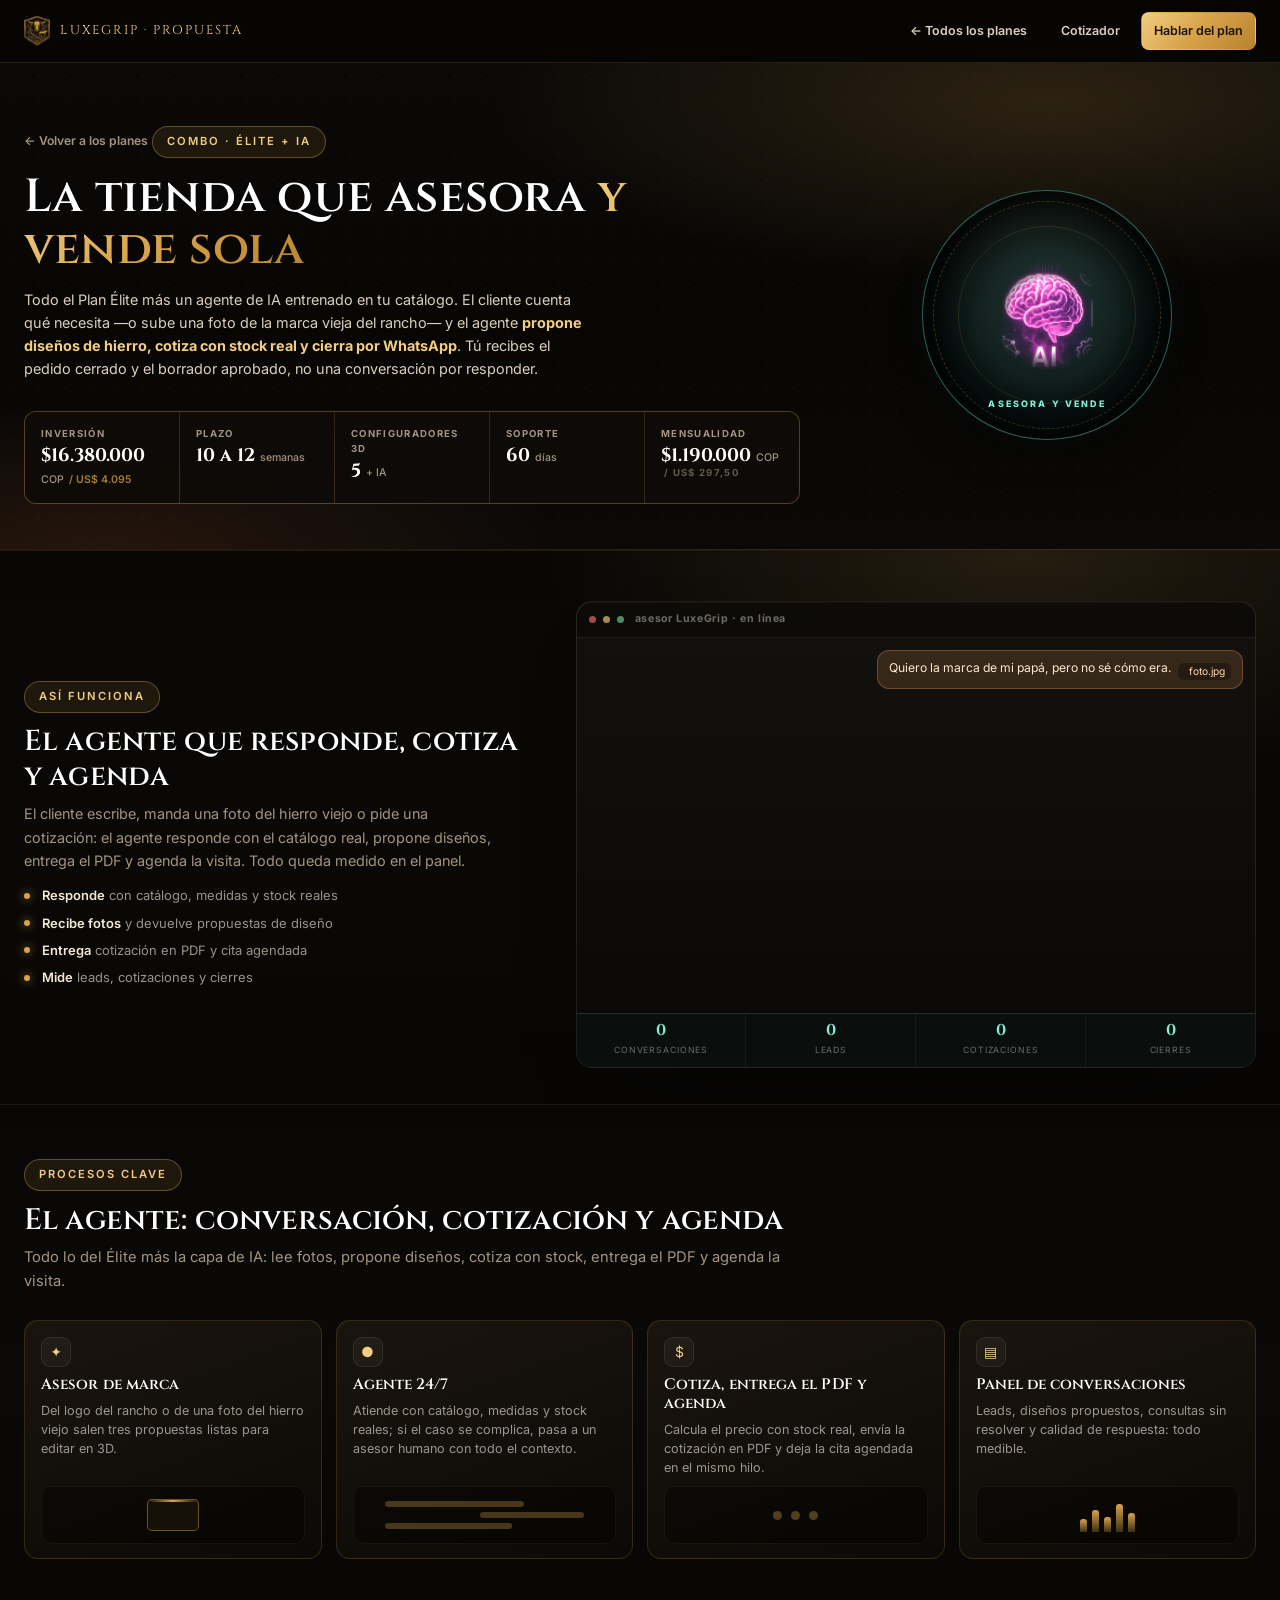
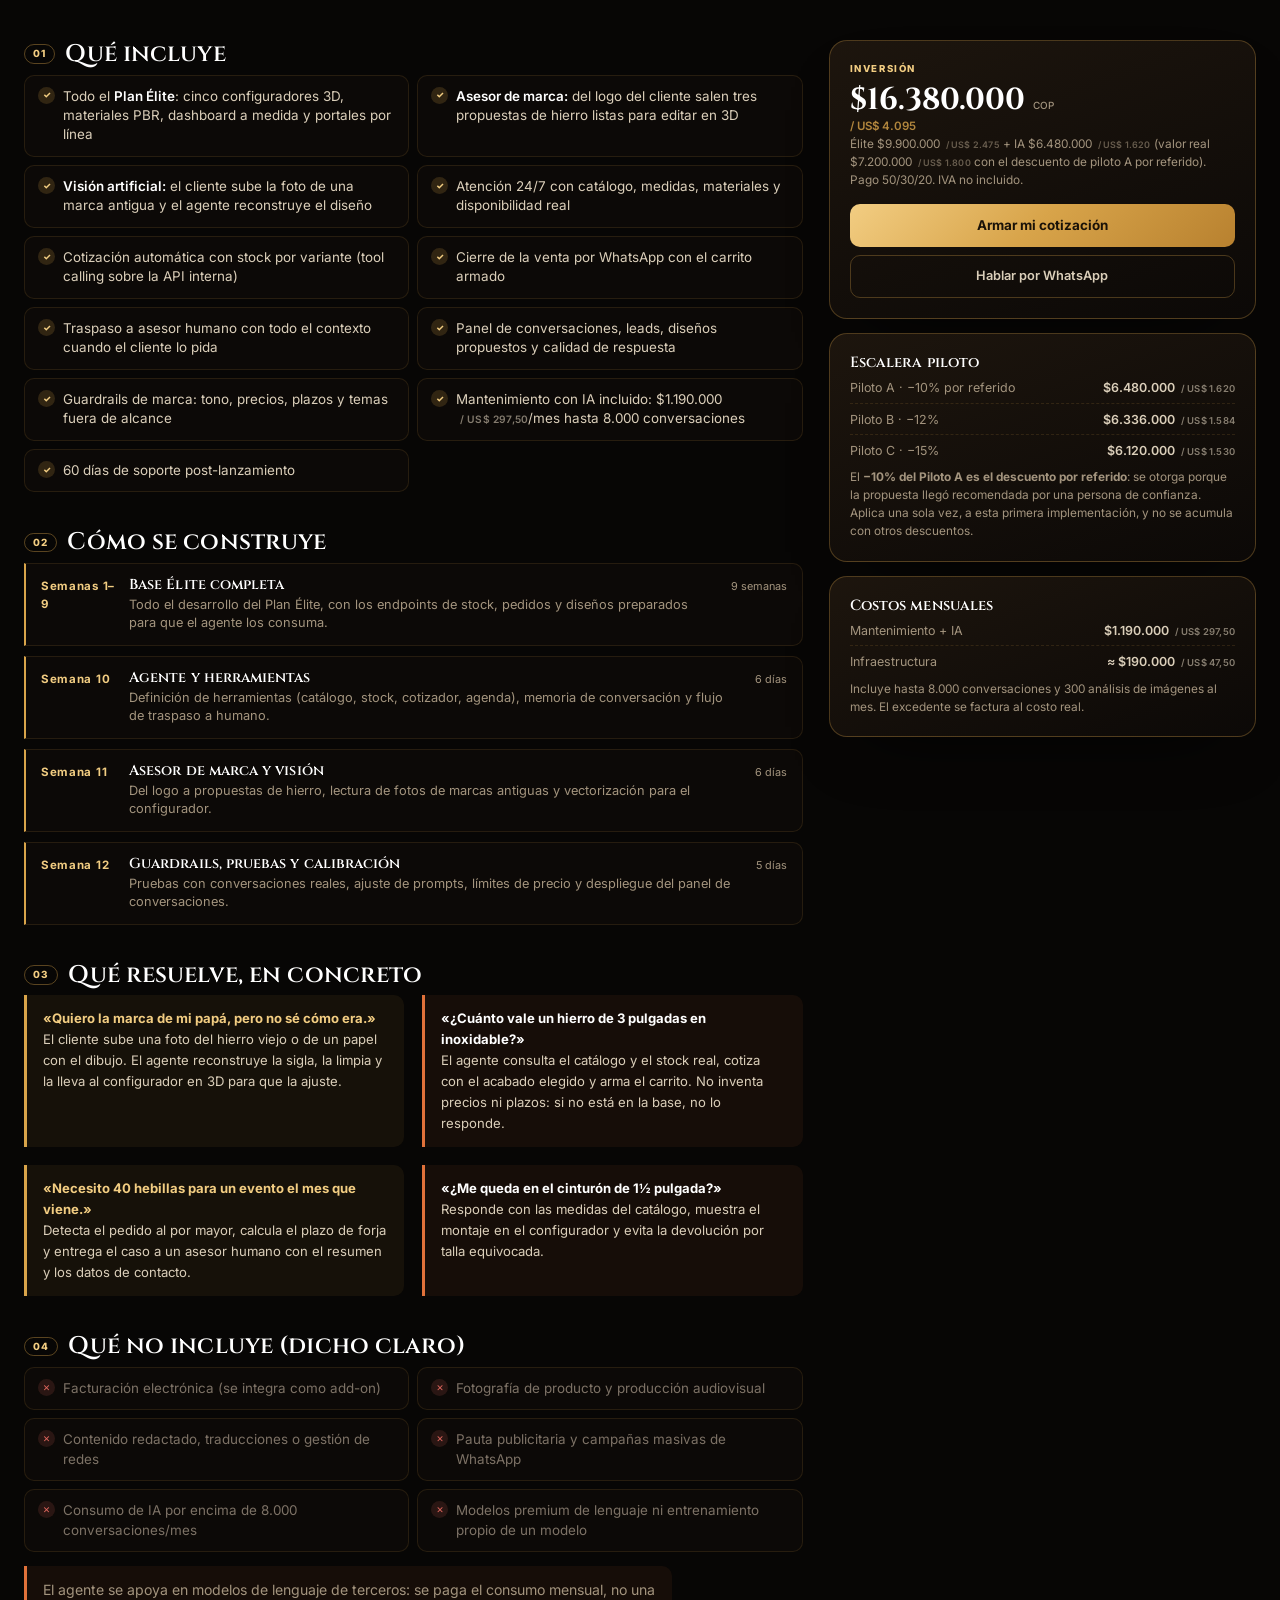
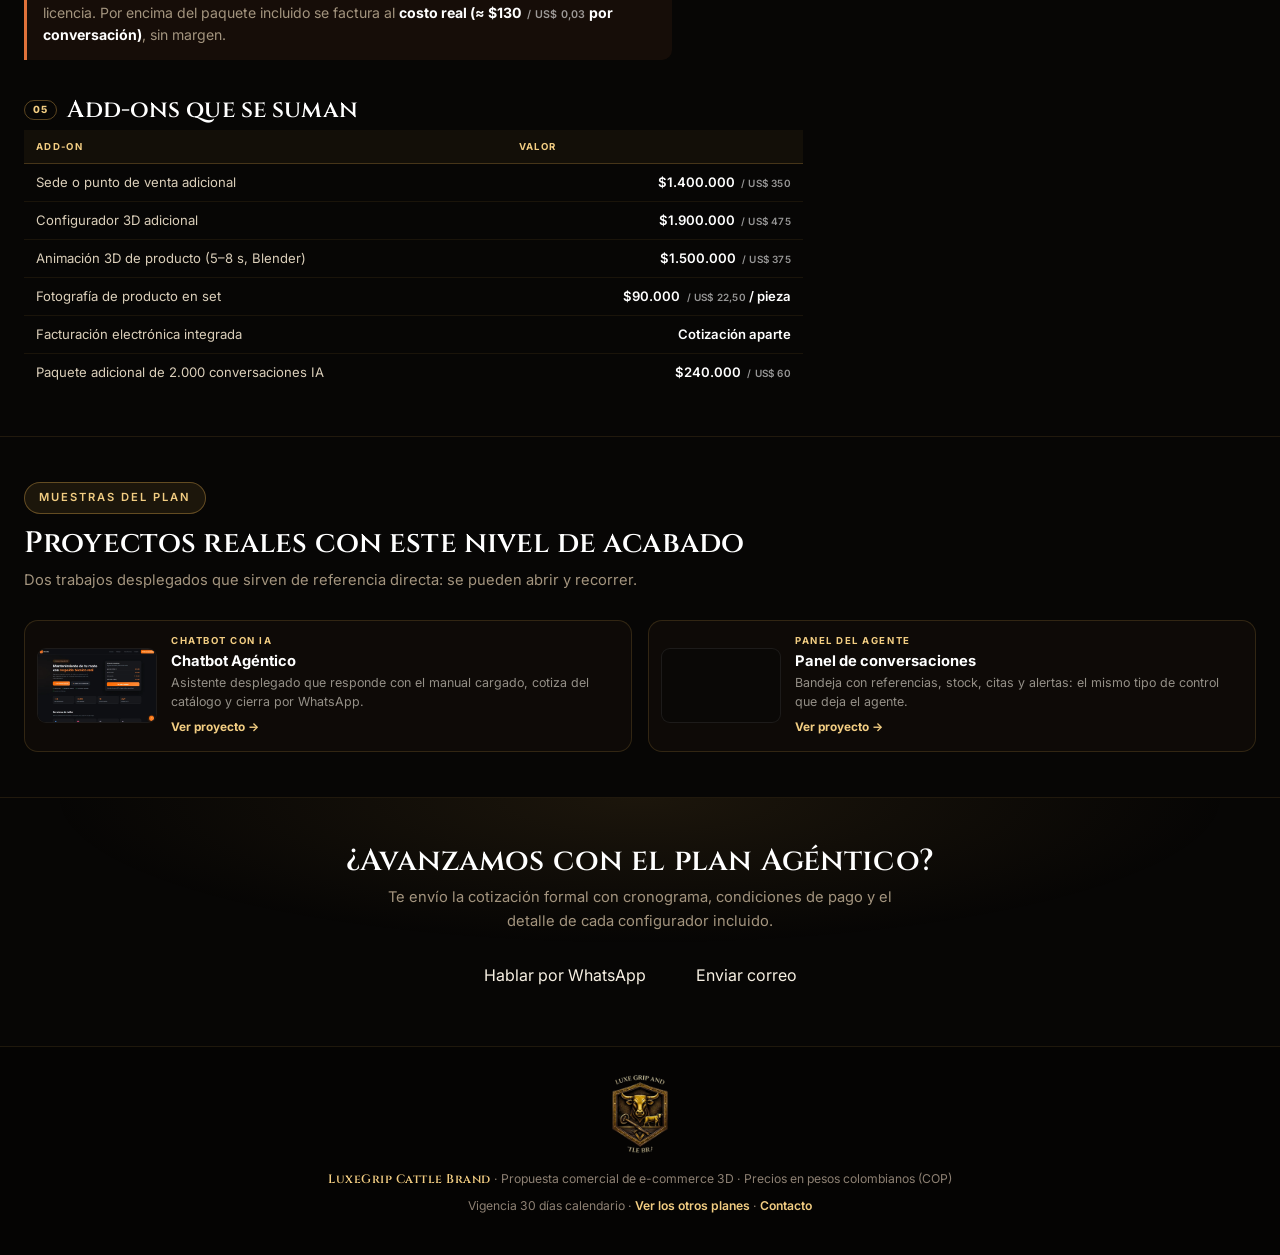
==== planes/agentico.html @ 64ffcd72 "Add files via upload" ====
<!DOCTYPE html>
<html lang="es">
<head>
<meta charset="UTF-8">
<meta name="viewport" content="width=device-width, initial-scale=1.0">
<meta name="theme-color" content="#070605">
<meta name="description" content="Plan Agéntico de la propuesta de e-commerce 3D para LuxeGrip Cattle Brand: Plan Élite más agente de IA que asesora diseños, atiende 24/7, cotiza con stock real y cierra por WhatsApp. $16.380.000 COP.">
<link rel="icon" href="../assets/img/brand/favicon.ico" sizes="any">
<link rel="icon" type="image/png" sizes="32x32" href="../assets/img/brand/favicon-32.png">
<link rel="apple-touch-icon" href="../assets/img/brand/apple-touch-icon.png">
<title>Plan Agéntico · E-commerce 3D + IA | LuxeGrip Cattle Brand</title>
<link rel="preconnect" href="https://fonts.googleapis.com">
<link rel="preconnect" href="https://fonts.gstatic.com" crossorigin>
<link href="https://fonts.googleapis.com/css2?family=Cinzel:wght@500;600;700&family=Inter:wght@300;400;500;600;700;800&display=swap" rel="stylesheet">
<link rel="stylesheet" href="../css/styles.css?v=usd01">
<link rel="stylesheet" href="../css/plan.css?v=logo01">
<link rel="stylesheet" href="../css/plan-detalle.css?v=155307">
<link rel="stylesheet" href="../css/plan-demo.css?v=160756">
</head>
<body class="plan-page">

<canvas id="embers" class="embers" data-tint="126,240,216" aria-hidden="true"></canvas>

<header class="plan-top">
  <div class="wrap">
    <a class="plan-brand" href="../index.html#inicio">
      <img src="../assets/img/brand/escudo-luxegrip.png" alt="" width="113" height="128" decoding="async">
      LuxeGrip · Propuesta
    </a>
    <nav>
      <a href="../index.html#planes">← Todos los planes</a>
      <a href="../index.html#cotizador">Cotizador</a>
      <a class="solid" href="https://wa.me/573177366474?text=Hola%2C%20quiero%20hablar%20del%20Plan%20Ag%C3%A9ntico%20para%20LuxeGrip">Hablar del plan</a>
    </nav>
  </div>
</header>

<section class="plan-hero" style="--accent:#7ef0d8;--accent-soft:rgba(95,216,196,.28);--accent-line:rgba(95,216,196,.45)">
  <div class="wrap">
    <div class="hero-grid">
      <div class="hero-copy">

    <a class="back" href="../index.html#planes">← Volver a los planes</a>
    <span class="sec-tag">Combo · Élite + IA</span>
    <h1>La tienda que asesora <span class="grad">y vende sola</span></h1>
    <p class="sub">Todo el Plan Élite más un agente de IA entrenado en tu catálogo. El cliente cuenta qué necesita —o sube una foto de la marca vieja del rancho— y el agente <strong>propone diseños de hierro, cotiza con stock real y cierra por WhatsApp</strong>. Tú recibes el pedido cerrado y el borrador aprobado, no una conversación por responder.</p>

    <div class="plan-facts">
      <div><span>Inversión</span><b>$16.380.000 <small>COP</small> <em class="usd">/ US$ 4.095</em></b></div>
      <div><span>Plazo</span><b>10 a 12 <small>semanas</small></b></div>
      <div><span>Configuradores 3D</span><b>5 <small>+ IA</small></b></div>
      <div><span>Soporte</span><b>60 <small>días</small></b></div>
      <div><span>Mensualidad</span><b>$1.190.000 <small>COP</small> <span class="usd-inline">/ US$ 297,50</span></b></div>
    </div>
      </div>
      <div class="hero-visual reveal">
        <div class="seal">
          <span class="seal-ring"></span><span class="seal-ring two"></span>
          <span class="seal-icon"><img src="../assets/img/planes/icon-agentico.png" alt="" width="256" height="256" decoding="async"></span>
          <span class="seal-tag">Asesora y vende</span>
          <i class="spark s1"></i><i class="spark s2"></i><i class="spark s3"></i><i class="spark s4"></i>
        </div>
      </div>
    </div>
  </div>
</section>

<section class="demo-band">
  <div class="wrap demo-grid">
    <div class="demo-copy">
      <span class="sec-tag">Así funciona</span>
      <h2 class="reveal">El agente que responde, cotiza y agenda</h2>
      <p class="reveal">El cliente escribe, manda una foto del hierro viejo o pide una cotización: el agente responde con el catálogo real, propone diseños, entrega el PDF y agenda la visita. Todo queda medido en el panel.</p>
      <ul class="demo-list reveal">
          <li><b>Responde</b> con catálogo, medidas y stock reales</li>
          <li><b>Recibe fotos</b> y devuelve propuestas de diseño</li>
          <li><b>Entrega</b> cotización en PDF y cita agendada</li>
          <li><b>Mide</b> leads, cotizaciones y cierres</li>
      </ul>
    </div>
    <div class="demo-visual reveal">
      <div class="mock mock-chat" id="chatDemo">
        <div class="mock-top"><i></i><i></i><i></i><em>asesor LuxeGrip · en línea</em></div>
        <div class="mc-flow">
          <div class="bubble user">Quiero la marca de mi papá, pero no sé cómo era.<span class="mc-att"><svg viewBox="0 0 24 24" aria-hidden="true" fill="none" stroke="currentColor" stroke-width="1.8" stroke-linecap="round"><path d="M17 8.5V15a5 5 0 0 1-10 0V7.5a3 3 0 0 1 6 0V15a1.5 1.5 0 0 1-3 0V9"/></svg> foto.jpg</span></div>
          <div class="bubble bot">Leí la foto: es una «A» abierta con herradura. Te armo tres propuestas para verlas en 3D.</div>
          <div class="bubble bot"><span class="mc-thumbs"><i></i><i></i><i></i></span>3 propuestas listas · toca una para editarla</div>
          <div class="bubble bot"><span class="mc-file"><svg viewBox="0 0 24 24" aria-hidden="true" fill="none" stroke="currentColor" stroke-width="1.7" stroke-linejoin="round"><path d="M14 3H7a2 2 0 0 0-2 2v14a2 2 0 0 0 2 2h10a2 2 0 0 0 2-2V8z"/><path d="M14 3v5h5"/><path d="M9 13h6M9 16h4"/></svg><span><b>Cotización-JR.pdf</b><em>PDF · 240 KB</em></span></span></div>
          <div class="bubble user">¿Me lo muestra el viernes?</div>
          <div class="bubble bot">Agendado para el viernes 10:30. Te llega el recordatorio al WhatsApp.</div>
          <div class="mc-agenda"><b>Viernes · 10:30</b><span>Visita al taller</span></div>
        </div>
        <div class="mc-metrics">
          <div><b data-count="128">0</b><span>conversaciones</span></div>
          <div><b data-count="34">0</b><span>leads</span></div>
          <div><b data-count="21">0</b><span>cotizaciones</span></div>
          <div><b data-count="9">0</b><span>cierres</span></div>
        </div>
      </div>
    </div>
  </div>
</section>


<section class="proc-band">
  <div class="wrap">
    <div class="proc-head">
      <span class="sec-tag">Procesos clave</span>
      <h2 class="reveal">El agente: conversación, cotización y agenda</h2>
      <p class="reveal">Todo lo del Élite más la capa de IA: lee fotos, propone diseños, cotiza con stock, entrega el PDF y agenda la visita.</p>
    </div>
    <div class="proc-grid">
      <article class="proc-card reveal">
        <div class="proc-ico">✦</div>
        <h3>Asesor de marca</h3>
        <p>Del logo del rancho o de una foto del hierro viejo salen tres propuestas listas para editar en 3D.</p>
        <div class="mini"><div class="mini-scan"></div></div>
      </article>
      <article class="proc-card reveal">
        <div class="proc-ico">●</div>
        <h3>Agente 24/7</h3>
        <p>Atiende con catálogo, medidas y stock reales; si el caso se complica, pasa a un asesor humano con todo el contexto.</p>
        <div class="mini"><div class="mini-chat"><i></i><i></i><i></i></div></div>
      </article>
      <article class="proc-card reveal">
        <div class="proc-ico">$</div>
        <h3>Cotiza, entrega el PDF y agenda</h3>
        <p>Calcula el precio con stock real, envía la cotización en PDF y deja la cita agendada en el mismo hilo.</p>
        <div class="mini"><div class="mini-pay"><i></i><i></i><i></i></div></div>
      </article>
      <article class="proc-card reveal">
        <div class="proc-ico">▤</div>
        <h3>Panel de conversaciones</h3>
        <p>Leads, diseños propuestos, consultas sin resolver y calidad de respuesta: todo medible.</p>
        <div class="mini"><div class="mini-bars"><span></span><span></span><span></span><span></span><span></span></div></div>
      </article>
    </div>
  </div>
</section>


<section class="plan-main">
  <div class="wrap">
    <div class="plan-grid">
      <div>

        <div class="blk reveal">
          <h2><span class="n">01</span>Qué incluye</h2>
          <ul class="chk">
            <li>Todo el <strong>Plan Élite</strong>: cinco configuradores 3D, materiales PBR, dashboard a medida y portales por línea</li>
            <li><strong>Asesor de marca:</strong> del logo del cliente salen tres propuestas de hierro listas para editar en 3D</li>
            <li><strong>Visión artificial:</strong> el cliente sube la foto de una marca antigua y el agente reconstruye el diseño</li>
            <li>Atención 24/7 con catálogo, medidas, materiales y disponibilidad real</li>
            <li>Cotización automática con stock por variante (tool calling sobre la API interna)</li>
            <li>Cierre de la venta por WhatsApp con el carrito armado</li>
            <li>Traspaso a asesor humano con todo el contexto cuando el cliente lo pida</li>
            <li>Panel de conversaciones, leads, diseños propuestos y calidad de respuesta</li>
            <li>Guardrails de marca: tono, precios, plazos y temas fuera de alcance</li>
            <li>Mantenimiento con IA incluido: $1.190.000 <span class="usd-inline">/ US$ 297,50</span>/mes hasta 8.000 conversaciones</li>
            <li>60 días de soporte post-lanzamiento</li>
          </ul>
        </div>

        <div class="blk reveal">
          <h2><span class="n">02</span>Cómo se construye</h2>
          <ol class="phases">
            <li>
              <span class="w">Semanas 1–9</span>
              <div>
                <h4>Base Élite completa</h4>
                <p>Todo el desarrollo del Plan Élite, con los endpoints de stock, pedidos y diseños preparados para que el agente los consuma.</p>
              </div>
              <span class="d">9 semanas</span>
            </li>
            <li>
              <span class="w">Semana 10</span>
              <div>
                <h4>Agente y herramientas</h4>
                <p>Definición de herramientas (catálogo, stock, cotizador, agenda), memoria de conversación y flujo de traspaso a humano.</p>
              </div>
              <span class="d">6 días</span>
            </li>
            <li>
              <span class="w">Semana 11</span>
              <div>
                <h4>Asesor de marca y visión</h4>
                <p>Del logo a propuestas de hierro, lectura de fotos de marcas antiguas y vectorización para el configurador.</p>
              </div>
              <span class="d">6 días</span>
            </li>
            <li>
              <span class="w">Semana 12</span>
              <div>
                <h4>Guardrails, pruebas y calibración</h4>
                <p>Pruebas con conversaciones reales, ajuste de prompts, límites de precio y despliegue del panel de conversaciones.</p>
              </div>
              <span class="d">5 días</span>
            </li>
          </ol>
        </div>

        <div class="blk reveal">
          <h2><span class="n">03</span>Qué resuelve, en concreto</h2>
          <div class="row2">
            <div class="note gold">
              <strong>«Quiero la marca de mi papá, pero no sé cómo era.»</strong><br>
              El cliente sube una foto del hierro viejo o de un papel con el dibujo. El agente reconstruye la sigla, la limpia y la lleva al configurador en 3D para que la ajuste.
            </div>
            <div class="note">
              <strong>«¿Cuánto vale un hierro de 3 pulgadas en inoxidable?»</strong><br>
              El agente consulta el catálogo y el stock real, cotiza con el acabado elegido y arma el carrito. No inventa precios ni plazos: si no está en la base, no lo responde.
            </div>
            <div class="note gold">
              <strong>«Necesito 40 hebillas para un evento el mes que viene.»</strong><br>
              Detecta el pedido al por mayor, calcula el plazo de forja y entrega el caso a un asesor humano con el resumen y los datos de contacto.
            </div>
            <div class="note">
              <strong>«¿Me queda en el cinturón de 1½ pulgada?»</strong><br>
              Responde con las medidas del catálogo, muestra el montaje en el configurador y evita la devolución por talla equivocada.
            </div>
          </div>
        </div>

        <div class="blk reveal">
          <h2><span class="n">04</span>Qué no incluye (dicho claro)</h2>
          <ul class="chk">
            <li class="no">Facturación electrónica (se integra como add-on)</li>
            <li class="no">Fotografía de producto y producción audiovisual</li>
            <li class="no">Contenido redactado, traducciones o gestión de redes</li>
            <li class="no">Pauta publicitaria y campañas masivas de WhatsApp</li>
            <li class="no">Consumo de IA por encima de 8.000 conversaciones/mes</li>
            <li class="no">Modelos premium de lenguaje ni entrenamiento propio de un modelo</li>
          </ul>
          <p class="note" style="margin-top:14px">El agente se apoya en modelos de lenguaje de terceros: se paga el consumo mensual, no una licencia. Por encima del paquete incluido se factura al <strong>costo real (≈ $130 <span class="usd-inline">/ US$ 0,03</span> por conversación)</strong>, sin margen.</p>
        </div>

        <div class="blk reveal">
          <h2><span class="n">05</span>Add-ons que se suman</h2>
          <table class="tbl">
            <thead><tr><th>Add-on</th><th>Valor</th></tr></thead>
            <tbody>
              <tr><td>Sede o punto de venta adicional</td><td>$1.400.000 <span class="usd-inline">/ US$ 350</span></td></tr>
              <tr><td>Configurador 3D adicional</td><td>$1.900.000 <span class="usd-inline">/ US$ 475</span></td></tr>
              <tr><td>Animación 3D de producto (5–8 s, Blender)</td><td>$1.500.000 <span class="usd-inline">/ US$ 375</span></td></tr>
              <tr><td>Fotografía de producto en set</td><td>$90.000 <span class="usd-inline">/ US$ 22,50</span> / pieza</td></tr>
              <tr><td>Facturación electrónica integrada</td><td>Cotización aparte</td></tr>
              <tr><td>Paquete adicional de 2.000 conversaciones IA</td><td>$240.000 <span class="usd-inline">/ US$ 60</span></td></tr>
            </tbody>
          </table>
        </div>

      </div>

      <aside class="side">
        <div class="side-card reveal">
          <span class="lab">Inversión</span>
          <div class="big">$16.380.000 <small>COP</small> <em class="usd">/ US$ 4.095</em></div>
          <p class="fine">Élite $9.900.000 <span class="usd-inline">/ US$ 2.475</span> + IA $6.480.000 <span class="usd-inline">/ US$ 1.620</span> (valor real $7.200.000 <span class="usd-inline">/ US$ 1.800</span> con el descuento de piloto A por referido). Pago 50/30/20. IVA no incluido.</p>
          <a class="cta" href="../index.html#cotizador">Armar mi cotización</a>
          <a class="ghost" href="https://wa.me/573177366474?text=Hola%2C%20quiero%20el%20Plan%20Ag%C3%A9ntico%20para%20LuxeGrip">Hablar por WhatsApp</a>
        </div>

        <div class="side-card reveal">
          <h4>Escalera piloto</h4>
          <ul class="side-list">
            <li>Piloto A · −10% por referido <b>$6.480.000 <span class="usd-inline">/ US$ 1.620</span></b></li>
            <li>Piloto B · −12% <b>$6.336.000 <span class="usd-inline">/ US$ 1.584</span></b></li>
            <li>Piloto C · −15% <b>$6.120.000 <span class="usd-inline">/ US$ 1.530</span></b></li>
          </ul>
          <p class="fine" style="margin:10px 0 0">El <strong>−10% del Piloto A es el descuento por referido</strong>: se otorga porque la propuesta llegó recomendada por una persona de confianza. Aplica una sola vez, a esta primera implementación, y no se acumula con otros descuentos.</p>
        </div>

        <div class="side-card reveal">
          <h4>Costos mensuales</h4>
          <ul class="side-list">
            <li>Mantenimiento + IA <b>$1.190.000 <span class="usd-inline">/ US$ 297,50</span></b></li>
            <li>Infraestructura <b>≈ $190.000 <span class="usd-inline">/ US$ 47,50</span></b></li>
          </ul>
          <p class="fine" style="margin:10px 0 0">Incluye hasta 8.000 conversaciones y 300 análisis de imágenes al mes. El excedente se factura al costo real.</p>
        </div>
      </aside>
    </div>
  </div>
</section>


<section class="smp-band">
  <div class="wrap">
    <div class="proc-head">
      <span class="sec-tag">Muestras del plan</span>
      <h2 class="reveal">Proyectos reales con este nivel de acabado</h2>
      <p class="reveal">Dos trabajos desplegados que sirven de referencia directa: se pueden abrir y recorrer.</p>
    </div>
    <div class="smp-grid">
      <a class="smp-card reveal" href="https://shoyosb-maker.github.io/chatbot-agentico-/" target="_blank" rel="noopener">
        <span class="smp-img"><img src="../assets/img/portfolio/chatbot-home.webp" alt="" loading="lazy" decoding="async" width="320" height="200"></span>
        <span class="smp-body">
          <span class="smp-cat">Chatbot con IA</span>
          <strong>Chatbot Agéntico</strong>
          <p>Asistente desplegado que responde con el manual cargado, cotiza del catálogo y cierra por WhatsApp.</p>
          <span class="smp-more">Ver proyecto →</span>
        </span>
      </a>
      <a class="smp-card reveal" href="https://shoyosb-maker.github.io/chatbot-agentico-/admin.html" target="_blank" rel="noopener">
        <span class="smp-img"><img src="../assets/img/portfolio/chatbot-dashboard.webp" alt="" loading="lazy" decoding="async" width="320" height="200"></span>
        <span class="smp-body">
          <span class="smp-cat">Panel del agente</span>
          <strong>Panel de conversaciones</strong>
          <p>Bandeja con referencias, stock, citas y alertas: el mismo tipo de control que deja el agente.</p>
          <span class="smp-more">Ver proyecto →</span>
        </span>
      </a>
    </div>
  </div>
</section>

<section class="plan-cta-band">
  <div class="wrap">
    <h2 class="reveal">¿Avanzamos con el plan Agéntico?</h2>
    <p class="reveal">Te envío la cotización formal con cronograma, condiciones de pago y el detalle de cada configurador incluido.</p>
    <div class="cta-btns reveal">
      <a class="cta" href="https://wa.me/573177366474?text=Hola%2C%20quiero%20el%20Plan%20Ag%C3%A9ntico%20para%20LuxeGrip" target="_blank" rel="noopener">Hablar por WhatsApp</a>
      <a class="ghost" href="mailto:shoyosb@gmail.com?subject=Inter%C3%A9s%20Plan%20Agentico">Enviar correo</a>
    </div>
  </div>
</section>

<footer class="plan-foot">
  <div class="wrap">
    <img class="plan-foot-logo" src="../assets/img/brand/logo-luxegrip.png" alt="LuxeGrip Cattle Brand" width="144" height="200" decoding="async">
    <p><strong>LuxeGrip Cattle Brand</strong> · Propuesta comercial de e-commerce 3D · Precios en pesos colombianos (COP)</p>
    <p style="margin-top:6px">Vigencia 30 días calendario · <a href="../index.html#planes">Ver los otros planes</a> · <a href="../index.html#contacto">Contacto</a></p>
  </div>
</footer>

<script src="../js/plan-demo.js?v=160756" defer></script>
<script src="../js/plan-detalle.js?v=153135" defer></script>
</body>
</html>
---- css/styles.css ----
@charset "UTF-8";
/**
 * Propuesta Comercial · LuxeGrip Cattle Brand
 * E-commerce 3D, configuradores de marca, dashboard y pasarela de pagos.
 * Hoja de estilos principal — orden: tokens -> base -> carga -> escenas ->
 * componentes -> secciones comerciales -> portafolio -> contacto -> deck ->
 * responsive -> accesibilidad.
 */

:root{
  --bg:#070605;
  --bg-2:#0b0908;
  --panel:rgba(20,16,12,.86);
  --panel-solid:#141009;
  --panel-2:#191410;
  --ink:#f7f0e3;
  --ink-2:#dbcfba;
  --muted:#a3947e;
  --line:rgba(216,164,74,.16);
  --line-2:rgba(216,164,74,.30);
  --gold:#d8a44a;
  --gold-2:#f2cd82;
  --gold-3:#b8812f;
  --ember:#e0713a;
  --ember-2:#f0a35e;
  --ok:#6fc08f;
  --danger:#e2685f;
  --radius:18px;
  --radius-sm:12px;
  --shadow:0 30px 70px -40px rgba(0,0,0,.95);
  --shadow-lg:0 50px 110px -60px rgba(0,0,0,1);
  --grad-gold:linear-gradient(135deg,#f2cd82,#d8a44a 48%,#b8812f);
  --grad-ember:linear-gradient(135deg,#e0713a,#f0a35e);
  --grad-elite:linear-gradient(160deg,#1b1409,#2a1d0d 45%,#0d0a06);
  --grad-inter:linear-gradient(160deg,#241a12,#3a2616 50%,#160f0a);
  --grad-ess:linear-gradient(160deg,#1a1714,#2a2420 55%,#100e0c);
  --grad-agentic:linear-gradient(160deg,#1a0f08,#3a1a0c 45%,#120a06);
  --display:'Cinzel','Times New Roman',serif;
  --body:'Inter',system-ui,-apple-system,sans-serif;
}

*{margin:0;padding:0;box-sizing:border-box}
html{-webkit-text-size-adjust:100%;font-size:clamp(13px,1.85vh,16px);scroll-behavior:auto;overflow-x:clip}
body{
  font-family:var(--body);
  background:var(--bg);color:var(--ink);
  line-height:1.6;-webkit-font-smoothing:antialiased;
  overflow-x:hidden;
  overflow-x:clip;
}
h1,h2,h3,h4{font-family:var(--display);font-weight:600;letter-spacing:.005em;line-height:1.18}
a{color:inherit;text-decoration:none}
img{max-width:100%;display:block}
button{font:inherit;color:inherit}
::selection{background:rgba(216,164,74,.32);color:#fff}
.wrap{max-width:1280px;margin:0 auto;padding:0 24px}
@media (min-width:861px){
  /* deja libre la columna de puntos y la de flechas del deck */
  html.deck-mode .wrap{padding-left:58px;padding-right:58px}
}

/* ================= PANTALLA DE CARGA ================= */
html.is-loading{overscroll-behavior:none;overflow:hidden}
.page-loader{
  --pl-pad:clamp(12px,2.6vmin,28px);
  --pl-max:1500px;         /* la marca no se estira sin límite en 21:9 ni en 4K */
  --pl-h:100vh;
  position:fixed;inset:0;z-index:9999;
  display:flex;align-items:center;justify-content:center;
  padding:var(--pl-pad);
  padding-top:calc(var(--pl-pad) + env(safe-area-inset-top,0px));
  padding-bottom:calc(var(--pl-pad) + env(safe-area-inset-bottom,0px));
  background:#050403;
  overflow:hidden;
  transition:opacity .6s ease,visibility .6s;
}
@supports (height:100svh){.page-loader{--pl-h:100svh}}
.page-loader.is-done{opacity:0;visibility:hidden;pointer-events:none}
/* el arte ampliado y desenfocado rellena el encuadre: sin bandas negras en vertical, 4:3 o 21:9 */
.pl-bg{
  position:absolute;inset:0;
  background:url("../assets/img/posters/loading-blur.jpg") center/cover no-repeat;
  transform:scale(1.16);
  opacity:.92;
}
.pl-glow{
  position:absolute;inset:0;pointer-events:none;
  background:
    radial-gradient(52% 42% at 50% 50%,rgba(216,164,74,.10),transparent 74%),
    radial-gradient(120% 120% at 50% 50%,transparent 28%,rgba(5,4,3,.94) 100%);
}
/* el vídeo de la marca se ve completo (16:9) en cualquier formato: nunca se recorta */
.pl-stage{
  position:relative;
  width:min(100%,var(--pl-max),max(120px,calc((var(--pl-h) - (2 * var(--pl-pad))) * 16 / 9)));
  aspect-ratio:16 / 9;
  border-radius:clamp(8px,1.3vmin,16px);
  overflow:hidden;
  box-shadow:0 0 0 1px rgba(216,164,74,.22),
             0 40px 90px -44px #000,
             0 0 70px 6px rgba(5,4,3,.55);
  animation:plStageIn .9s cubic-bezier(.22,.61,.36,1) both;
}
@keyframes plStageIn{from{opacity:0;transform:scale(.965)}to{opacity:1;transform:none}}
.page-loader-video{
  display:block;width:100%;height:100%;
  object-fit:contain;
}

/* ================= HERO · ESCENA 1 ================= */
.scene{
  position:relative;
  height:100vh;height:100svh;
  background:#050403;padding:0;
}
.scene-stage{
  position:sticky;top:0;
  height:100vh;height:100svh;
  display:grid;place-items:center;
  overflow:hidden;
}
.scene-media{position:absolute;inset:0;z-index:0;background:#050403}
.scene-video{
  position:absolute;inset:0;width:100%;height:100%;
  object-fit:cover;object-position:center;
  opacity:0;transition:opacity .3s ease;
}
.scene-video[data-scene-forward]{opacity:1}
.scene-video.is-active{opacity:1}
.scene-scrim{
  position:absolute;inset:0;
  background:
    radial-gradient(80% 60% at 50% 45%,rgba(5,4,3,0) 0%,rgba(5,4,3,.62) 100%),
    linear-gradient(180deg,rgba(5,4,3,.80) 0%,rgba(5,4,3,.35) 30%,rgba(5,4,3,.72) 68%,rgba(5,4,3,.96) 100%);
  transition:background .6s ease;
}
.scene.is-revealed .scene-scrim{
  background:
    radial-gradient(92% 72% at 50% 42%,rgba(5,4,3,.55) 0%,rgba(5,4,3,.90) 100%),
    linear-gradient(180deg,rgba(5,4,3,.90) 0%,rgba(5,4,3,.72) 42%,rgba(5,4,3,.97) 100%);
}
.scene-content{
  position:relative;z-index:2;
  max-width:1020px;
  text-align:center;
  opacity:0;visibility:hidden;transform:translateY(26px);
  transition:opacity .7s ease,transform .7s ease,visibility .7s;
}
.scene-content.is-revealed{opacity:1;visibility:visible;transform:none}
.scene h1{
  font-size:clamp(2rem,4.6vw,3.7rem);
  font-weight:700;color:#fff;
  max-width:960px;margin:0 auto 18px;
  text-shadow:0 24px 70px rgba(0,0,0,.85);
  letter-spacing:-.01em;
}
.scene h1 .grad{
  background:linear-gradient(115deg,#f8e7bf,#f2cd82 32%,#d8a44a 62%,#e0713a);
  -webkit-background-clip:text;background-clip:text;color:transparent;
}
.scene p.lead{
  color:#d9d0c2;font-size:clamp(.92rem,1.15vw,1.08rem);
  max-width:760px;margin:0 auto 26px;line-height:1.65;
}
.scene p.lead strong{color:#f2cd82;font-weight:600}
.scene-hint{
  position:absolute;left:50%;bottom:22px;transform:translateX(-50%);
  z-index:2;display:flex;align-items:center;gap:10px;
  font-size:.72rem;text-transform:uppercase;letter-spacing:.16em;
  color:rgba(247,240,227,.55);
  transition:opacity .4s ease;
}
.scene-hint.is-hidden{opacity:0}
.scene-hint-line{
  width:54px;height:1px;background:linear-gradient(90deg,transparent,rgba(216,164,74,.85));
  position:relative;overflow:hidden;
}
.scene-hint-line::after{
  content:"";position:absolute;inset:0;
  background:linear-gradient(90deg,transparent,var(--gold),transparent);
  animation:hintScan 2.4s ease-in-out infinite;
}
@keyframes hintScan{0%{transform:translateX(-100%)}60%,100%{transform:translateX(100%)}}
.scene.is-static{height:auto}
.scene.is-static .scene-stage{position:relative;height:auto;min-height:88svh;padding:120px 0 90px}
.scene.is-static .scene-content{opacity:1;visibility:visible;transform:none}
.scene.is-static .scene-hint{display:none}

.eyebrow{
  display:inline-flex;align-items:center;gap:10px;
  padding:8px 18px;border-radius:999px;
  border:1px solid rgba(216,164,74,.42);
  background:rgba(216,164,74,.10);
  -webkit-backdrop-filter:blur(12px);backdrop-filter:blur(12px);
  font-size:.7rem;font-weight:600;letter-spacing:.2em;text-transform:uppercase;
  color:#f2cd82;margin-bottom:22px;
}
.eyebrow .dot{width:6px;height:6px;border-radius:50%;background:var(--gold-2);box-shadow:0 0 14px var(--gold-2)}

.hero-stats{
  display:flex;justify-content:center;flex-wrap:wrap;gap:clamp(18px,4vw,58px);
}
.hstat{
  padding:0 6px;text-align:center;
  border-left:1px solid rgba(216,164,74,.20);
  padding-left:clamp(14px,2.4vw,30px);
}
.hstat:first-child{border-left:none;padding-left:0}
.hstat .num{
  font-family:var(--display);font-size:clamp(1.35rem,2.2vw,1.85rem);
  font-weight:700;color:#fff;font-variant-numeric:tabular-nums;line-height:1.1;
}
.hstat .num .cur{font-size:.8em;color:var(--gold);margin-right:1px}
.hstat .lbl{font-size:.74rem;color:#b3a691;margin-top:6px;letter-spacing:.04em}

/* botón flotante de contacto */
.hero-cta{
  position:fixed;right:26px;bottom:26px;z-index:60;
  width:58px;height:58px;border-radius:50%;
  display:grid;place-items:center;
  color:#1a1208;
  background:var(--grad-gold);
  box-shadow:0 20px 40px -18px rgba(216,164,74,.9),0 0 0 1px rgba(255,255,255,.16) inset;
  transition:transform .25s ease,filter .25s ease,opacity .3s ease;
}
.hero-cta svg{width:26px;height:26px;fill:none;stroke:currentColor;stroke-width:1.9;stroke-linecap:round;stroke-linejoin:round}
.hero-cta:hover{transform:translateY(-3px);filter:brightness(1.07)}
.hero-cta:focus-visible{outline:2px solid var(--gold-2);outline-offset:4px}
.hero-cta.is-hidden,
.hero-cta.is-at-contact{opacity:0;pointer-events:none;transform:translateY(8px)}

/* ================= SECCIONES CON VIDEO (data-seq) ================= */
html.seq-locked{overscroll-behavior:none;touch-action:none}
.has-cover{position:relative;padding:0;min-height:100vh;min-height:100svh}
.seq-stage{
  position:sticky;top:0;z-index:0;
  height:100vh;height:100svh;
  display:flex;align-items:center;justify-content:center;
  overflow:hidden;background:#050403;
}
.seq-media{position:absolute;inset:0;z-index:0;background:#050403}
.seq-video{
  position:absolute;inset:0;width:100%;height:100%;
  object-fit:cover;object-position:center;
  opacity:0;transition:opacity .22s ease;
}
.seq-video[data-seq-forward]{opacity:1}
.seq-video.is-active{opacity:1}
.seq-media::after{
  content:"";position:absolute;inset:0;z-index:1;pointer-events:none;
  background:radial-gradient(80% 66% at 50% 42%,rgba(5,4,3,0) 0%,rgba(5,4,3,.34) 100%);
}
.seq-scrim{
  position:absolute;inset:0;z-index:2;pointer-events:none;
  background:linear-gradient(180deg,rgba(5,4,3,.84) 0%,rgba(5,4,3,.58) 38%,rgba(5,4,3,.62) 64%,rgba(5,4,3,.92) 100%);
  opacity:0;transition:opacity .8s cubic-bezier(.22,.8,.3,1);
}
.has-cover.is-revealed .seq-scrim,
.has-cover.is-cards .seq-scrim{opacity:1}

/* portada de texto de cada sección */
.sec-head-wrap{
  position:relative;z-index:1;
  margin-top:-84vh;
  transition:opacity .55s ease,transform .55s cubic-bezier(.22,.8,.3,1),visibility .55s;
}
.has-cover.is-armed:not(.is-revealed) .sec-head-wrap{opacity:0;visibility:hidden;transform:translateY(22px)}
.sec-head-card{
  background:linear-gradient(150deg,rgba(26,20,14,.94) 0%,rgba(13,10,8,.96) 55%,rgba(19,14,10,.97) 100%);
  border:1px solid var(--line-2);
  border-radius:20px;
  padding:clamp(16px,2vw,26px) clamp(18px,2.4vw,32px);
  box-shadow:0 40px 90px -50px #000,inset 0 1px 0 rgba(255,255,255,.06);
  -webkit-backdrop-filter:blur(10px);backdrop-filter:blur(10px);
}
.sec-tag{
  display:inline-block;
  color:var(--gold-2);
  background:rgba(216,164,74,.10);
  border:1px solid rgba(216,164,74,.38);
  padding:6px 14px;border-radius:999px;
  font-size:.7rem;font-weight:600;letter-spacing:.18em;text-transform:uppercase;
  margin-bottom:14px;
}
.sec-head-card h2{
  font-size:clamp(1.25rem,2.5vw,1.85rem);color:#fff;
  margin:0 0 8px;max-width:36ch;letter-spacing:-.01em;
}
.sec-head-card p{
  color:#cfc3b1;font-size:clamp(.86rem,.98vw,.98rem);
  line-height:1.55;margin:0;max-width:94ch;
}
.sec-head-card p strong{color:var(--gold-2);font-weight:600}
.sec-body{
  position:relative;z-index:1;
  padding-top:12px;
  display:flex;flex-direction:column;
  transition:opacity .6s ease,transform .6s cubic-bezier(.22,.8,.3,1),visibility .6s;
}
.has-cover.is-armed:not(.is-cards) .sec-body{opacity:0;visibility:hidden;transform:translateY(28px)}

/* fallback sin movimiento */
.has-cover.is-static .seq-stage{position:relative;height:auto;min-height:64svh}
.has-cover.is-static .sec-head-wrap{margin-top:-56vh}
.has-cover.is-static .sec-head-card{opacity:1;visibility:visible}

/* ================= TARJETAS DE MÓDULO ================= */
.mod-grid{display:grid;gap:14px}
.mod-grid.c2{grid-template-columns:repeat(2,1fr)}
.mod-grid.c3{grid-template-columns:repeat(3,1fr)}
.mod-grid.c4{grid-template-columns:repeat(4,1fr)}
.mod-card{
  position:relative;
  background:linear-gradient(155deg,rgba(28,22,16,.90),rgba(14,11,8,.94));
  border:1px solid var(--line);
  border-radius:var(--radius-sm);
  padding:clamp(13px,1.5vw,19px);
  display:flex;flex-direction:column;
  transition:border-color .3s ease,transform .3s ease,background .3s ease;
  overflow-wrap:break-word;min-width:0;
}
.mod-card:hover{border-color:rgba(216,164,74,.42);transform:translateY(-3px)}
.mod-ico{
  width:34px;height:34px;border-radius:10px;
  display:grid;place-items:center;
  font-size:17px;line-height:1;
  background:linear-gradient(140deg,rgba(216,164,74,.20),rgba(224,113,58,.14));
  border:1px solid rgba(216,164,74,.30);
  color:var(--gold-2);
  margin-bottom:10px;
}
.mod-card h3{font-size:clamp(.95rem,1.15vw,1.05rem);color:#fff;margin-bottom:5px}
.mod-card p{font-size:.82rem;color:var(--muted);line-height:1.5}
.mod-card ul{list-style:none;margin-top:9px;display:flex;flex-direction:column;gap:5px}
.mod-card li{
  font-size:.78rem;color:var(--ink-2);line-height:1.42;
  padding-left:16px;position:relative;
}
.mod-card li::before{
  content:"";position:absolute;left:0;top:.5em;
  width:6px;height:6px;border-radius:50%;
  background:var(--gold);box-shadow:0 0 10px rgba(216,164,74,.7);
}
.mod-badge{
  align-self:flex-start;margin-top:auto;padding-top:9px;
  font-size:.62rem;font-weight:700;letter-spacing:.12em;text-transform:uppercase;
  color:var(--gold-2);opacity:.85;
}
.mod-badge.ess{color:#b9ac97}
.mod-badge.inter{color:#e8bf7d}
.mod-badge.elite{color:#f2cd82}
.mod-badge.agentic{color:var(--ember-2)}

/* franja de "esto incluye" dentro de las secciones de módulo */
.mod-strip{
  margin-top:14px;
  display:grid;grid-template-columns:repeat(auto-fit,minmax(180px,1fr));
  gap:1px;background:rgba(216,164,74,.20);
  border:1px solid rgba(216,164,74,.20);border-radius:var(--radius-sm);
  overflow:hidden;
}
.mod-strip div{
  background:rgba(11,9,7,.92);
  padding:11px 14px;
  font-size:.76rem;color:var(--ink-2);line-height:1.45;
}
.mod-strip b{display:block;color:#fff;font-size:.86rem;margin-bottom:2px;font-family:var(--display)}

/* ================= PLANES ? CARDS CARTEL =================
   Cada plan se lee como un cartel de subasta: papel envejecido (Esencial),
   cuero con remaches (Intermedio), negro y oro con fuego (Elite) y marco
   tech-agro con lineas de circuito (Agentico). Todos llevan ventana de arte,
   placa de precio y humo que sube por los lados al pasar el cursor.
   ========================================================= */
.plans{display:grid;grid-template-columns:repeat(3,1fr);gap:20px;align-items:stretch}

.plan{
  --tone:#d8a44a;
  --tone-2:#f2d79a;
  --tone-soft:rgba(216,164,74,.16);
  --tone-line:rgba(216,164,74,.30);
  --smoke:rgba(255,206,140,.55);
  position:relative;
  display:flex;flex-direction:column;min-width:0;
  border-radius:16px;
  border:1px solid var(--tone-line);
  background:linear-gradient(180deg,#13100b,#0a0806 72%);
  box-shadow:var(--shadow);
  overflow:hidden;
  isolation:isolate;
  transition:transform .4s cubic-bezier(.22,.8,.3,1),box-shadow .4s ease,border-color .4s ease;
}
.plan:hover{transform:translateY(-6px);box-shadow:var(--shadow-lg);border-color:var(--tone)}
/* grano de pelicula sobre todo el cartel: unifica foto, papel y cuero */
.plan::after{
  content:"";position:absolute;inset:0;z-index:6;pointer-events:none;
  background:url(../assets/img/planes/tex-grain.png) center/170px repeat;
  opacity:.06;mix-blend-mode:overlay;
}

/* ---------- materiales ---------- */
.plan-ess{
  --ink:#2b2114;--ink-2:#4a3a26;--muted:#78674d;
  --tone:#8a6032;--tone-2:#a9783f;
  --tone-soft:rgba(74,52,28,.10);--tone-line:rgba(74,52,28,.45);
  --smoke:rgba(168,136,92,.42);
  color:var(--ink);
  background:#e7dabb url(../assets/img/planes/tex-paper.jpg) center/cover no-repeat;
  border-color:rgba(74,52,28,.42);
  box-shadow:0 24px 46px -30px rgba(0,0,0,.85),inset 0 0 42px rgba(120,88,48,.22);
}
.plan-inter{
  --tone:#d99362;--tone-2:#f0b98a;
  --tone-soft:rgba(217,147,98,.16);--tone-line:rgba(226,160,110,.30);
  --smoke:rgba(255,186,124,.72);
  background:#1b130d url(../assets/img/planes/tex-leather.jpg) center/cover no-repeat;
  border-color:rgba(226,160,110,.34);
  box-shadow:inset 0 0 0 1px rgba(255,214,170,.08),inset 0 0 70px rgba(0,0,0,.8),0 26px 50px -34px #000;
}
.plan-elite{
  --tone:#e8c169;--tone-2:#f7e3ac;
  --tone-soft:rgba(232,193,105,.16);--tone-line:rgba(232,193,105,.38);
  --smoke:rgba(255,214,152,.82);
  background:
    radial-gradient(120% 68% at 50% -6%,rgba(232,193,105,.18),transparent 62%),
    radial-gradient(100% 60% at 50% 104%,rgba(236,140,70,.16),transparent 62%),
    linear-gradient(180deg,#0e0a06,#080604 70%);
  border-color:rgba(232,193,105,.42);
  box-shadow:inset 0 0 0 1px rgba(232,193,105,.14),0 30px 70px -44px rgba(232,193,105,.55),0 22px 44px -32px #000;
}
.plan-agentic{
  --tone:#f0a35e;--tone-2:#ffd7ac;--ia:#5fd8c4;
  --tone-soft:rgba(240,163,94,.20);--tone-line:rgba(240,163,94,.38);
  --smoke:rgba(126,240,216,.62);
  background:
    radial-gradient(70% 60% at 10% -4%,rgba(95,216,196,.16),transparent 60%),
    radial-gradient(60% 60% at 94% 104%,rgba(232,193,105,.12),transparent 62%),
    linear-gradient(180deg,#0a100e,#060806 70%);
  border-color:rgba(95,216,196,.34);
  box-shadow:inset 0 0 0 1px rgba(95,216,196,.10),0 34px 80px -46px rgba(95,216,196,.45),var(--shadow);
}

/* ---------- marco de cartel: entra al pasar el cursor ----------
   Doble filete metalico, esquinas que vuelan a su sitio (los .fil) y detalles
   de la referencia: soga atada arriba en Intermedio, tachuela en Elite y
   esquinas de circuito en Agentico. */
.plan-frame{
  position:absolute;inset:6px;z-index:4;border-radius:12px;pointer-events:none;
  opacity:0;transform:scale(1.014);
  transition:opacity .45s ease,transform .6s cubic-bezier(.22,.8,.3,1);
}
.plan:hover .plan-frame,
.plan:focus-within .plan-frame{opacity:1;transform:none}

/* Esencial: doble filete de tinta */
.plan-ess .plan-frame{
  border:1.5px solid rgba(64,44,22,.8);
  box-shadow:inset 0 0 0 2px rgba(252,246,232,.62),inset 0 0 0 3.5px rgba(64,44,22,.45),inset 0 0 30px rgba(110,80,42,.22);
}

/* Intermedio: cuero remachado con la soga atada arriba */
.plan-inter .plan-frame{
  border:2px solid rgba(226,160,110,.5);
  box-shadow:inset 0 0 0 1px rgba(255,214,170,.22),inset 0 0 26px rgba(0,0,0,.6),0 0 26px -12px rgba(226,160,110,.9);
  background:
    radial-gradient(circle at 6px 6px,#ffe6c6 0 2px,#8a5f38 2.4px 3.4px,transparent 3.9px) left top/13px 13px no-repeat,
    radial-gradient(circle at 6px 6px,#ffe6c6 0 2px,#8a5f38 2.4px 3.4px,transparent 3.9px) right top/13px 13px no-repeat,
    radial-gradient(circle at 6px 6px,#ffe6c6 0 2px,#8a5f38 2.4px 3.4px,transparent 3.9px) left bottom/13px 13px no-repeat,
    radial-gradient(circle at 6px 6px,#ffe6c6 0 2px,#8a5f38 2.4px 3.4px,transparent 3.9px) right bottom/13px 13px no-repeat;
}
.plan-inter .plan-frame::before{
  content:"";position:absolute;left:20px;right:20px;top:-7px;height:10px;border-radius:6px;
  background:repeating-linear-gradient(115deg,#241708 0 4px,#9a6b40 4px 7px,#33220f 7px 12px);
  box-shadow:0 2px 7px rgba(0,0,0,.55),inset 0 1px 0 rgba(255,220,180,.3);
}

/* Elite: doble filete de oro con tachuela al centro */
.plan-elite .plan-frame{
  border:1px solid rgba(232,193,105,.66);
  box-shadow:inset 0 0 0 2px rgba(232,193,105,.18),inset 0 0 30px rgba(232,193,105,.12),0 0 30px -10px rgba(232,193,105,.8);
}
.plan-elite .plan-frame::before{
  content:"";position:absolute;left:50%;top:-6px;width:11px;height:11px;
  transform:translateX(-50%) rotate(45deg);
  background:linear-gradient(135deg,#fff2d2,#c99a34 70%);
  box-shadow:0 0 12px rgba(255,226,160,.75),inset 0 0 0 1px rgba(120,86,26,.5);
  border-radius:2px;
}

/* Agentico: esquinas de circuito, turquesa arriba y oro abajo */
.plan-agentic .plan-frame{
  border:1px solid rgba(95,216,196,.45);
  box-shadow:inset 0 0 0 1px rgba(95,216,196,.14),inset 0 0 30px rgba(95,216,196,.14),0 0 28px -10px rgba(95,216,196,.85);
  background:
    linear-gradient(90deg,rgba(95,216,196,.9),rgba(95,216,196,0)) left top/44px 1px no-repeat,
    linear-gradient(180deg,rgba(95,216,196,.9),rgba(95,216,196,0)) left top/1px 44px no-repeat,
    linear-gradient(270deg,rgba(95,216,196,.9),rgba(95,216,196,0)) right top/44px 1px no-repeat,
    linear-gradient(180deg,rgba(95,216,196,.9),rgba(95,216,196,0)) right top/1px 44px no-repeat,
    linear-gradient(90deg,rgba(232,193,105,.9),rgba(232,193,105,0)) left bottom/44px 1px no-repeat,
    linear-gradient(0deg,rgba(232,193,105,.9),rgba(232,193,105,0)) left bottom/1px 44px no-repeat,
    linear-gradient(270deg,rgba(232,193,105,.9),rgba(232,193,105,0)) right bottom/44px 1px no-repeat,
    linear-gradient(0deg,rgba(232,193,105,.9),rgba(232,193,105,0)) right bottom/1px 44px no-repeat;
}

/* capa de ornamentos */
.plan-orn{position:absolute;inset:0;z-index:1;pointer-events:none;overflow:hidden;border-radius:inherit}
.plan-orn svg{position:absolute;display:block;overflow:visible}

/* ---------- ventana de arte ---------- */
/* banda de arte a sangre, arriba del cartel */
.plan-art{
  position:relative;z-index:3;
  margin:0;overflow:hidden;isolation:isolate;background:#000;
  box-shadow:0 16px 30px -22px #000;
}
.plan-art img{
  display:block;width:100%;height:clamp(108px,11.6vw,138px);
  object-fit:cover;transform:scale(1.01);
  transition:transform .9s cubic-bezier(.22,.8,.3,1),filter .6s ease;
}
.plan:hover .plan-art img{transform:scale(1.055)}
.plan-art::after{
  content:"";position:absolute;inset:0;pointer-events:none;
  background:linear-gradient(180deg,rgba(0,0,0,.30),transparent 44%,rgba(0,0,0,.56));
}
.art-frame{
  position:absolute;inset:0;border-radius:inherit;border:1px solid rgba(255,255,255,.10);
  box-shadow:inset 0 0 26px rgba(0,0,0,.55);
}
.plan-ess .plan-art{border-bottom:1px solid rgba(74,52,28,.45);box-shadow:0 12px 24px -20px rgba(60,42,20,.9)}
.plan-ess .plan-art img{filter:sepia(.12) contrast(1.02)}
.plan-ess .plan-art::after{background:linear-gradient(180deg,rgba(70,50,26,.26),transparent 46%,rgba(60,42,20,.40))}
.plan-ess .art-frame{border-color:rgba(74,52,28,.55);box-shadow:inset 0 0 0 3px rgba(243,230,205,.55)}
.plan-inter .plan-art{border-bottom:1px solid rgba(226,160,110,.28)}
.plan-elite .plan-art{border-bottom:1px solid rgba(232,193,105,.32);box-shadow:0 16px 30px -22px rgba(232,193,105,.55)}
.plan-agentic .plan-art{grid-column:1 / -1;border-bottom:1px solid rgba(95,216,196,.24);box-shadow:0 16px 30px -22px rgba(95,216,196,.55)}
.plan-agentic .plan-art::after{
  background:
    linear-gradient(180deg,rgba(0,0,0,.34),transparent 46%,rgba(2,12,10,.60)),
    repeating-linear-gradient(0deg,rgba(150,240,224,.07) 0 1px,transparent 1px 3px);
}

/* ---------- ESENCIAL ? alambre de puas + hierro ---------- */
.plan-ess .orn-wire{top:0;left:0;width:100%;height:34px;color:var(--tone)}
.plan-ess .orn-wire .wire{
  fill:none;stroke:currentColor;stroke-width:1.3;
  stroke-dasharray:560;stroke-dashoffset:560;
  transition:stroke-dashoffset 1.15s cubic-bezier(.4,0,.2,1);
}
.plan-ess .orn-wire .barbs path{
  fill:none;stroke:currentColor;stroke-width:1.1;
  opacity:0;transition:opacity .35s ease .55s;
}
.plan-ess:hover .orn-wire .wire{stroke-dashoffset:0}
.plan-ess:hover .orn-wire .barbs path{opacity:.85}
.plan-ess .orn-iron{
  right:-26px;top:44px;width:158px;height:158px;color:var(--tone);
  opacity:0;transform:rotate(-14deg) scale(.88);
  transition:opacity .5s ease,transform .7s cubic-bezier(.22,.8,.3,1);
}
.plan-ess:hover .orn-iron{opacity:.16;transform:rotate(0) scale(1)}

/* ---------- INTERMEDIO ? lazo + espigas ---------- */
.plan-inter .orn-lasso{
  left:-40px;top:-34px;width:142px;height:142px;color:var(--tone);
  opacity:0;transform:rotate(-12deg) scale(.9);
  transition:opacity .45s ease,transform .7s cubic-bezier(.22,.8,.3,1);
}
.plan-inter:hover .orn-lasso{opacity:.72;transform:none}
.plan-inter .orn-lasso .loop{
  fill:none;stroke:currentColor;stroke-width:1.7;
  stroke-dasharray:260;stroke-dashoffset:260;
  transition:stroke-dashoffset 1.25s cubic-bezier(.4,0,.2,1);
}
.plan-inter .orn-lasso .tail{
  fill:none;stroke:currentColor;stroke-width:1.4;
  stroke-dasharray:70;stroke-dashoffset:70;
  transition:stroke-dashoffset .9s ease .35s;
}
.plan-inter:hover .orn-lasso .loop,
.plan-inter:hover .orn-lasso .tail{stroke-dashoffset:0}
.plan-inter .orn-wheat{
  right:10px;bottom:84px;width:40px;height:96px;color:var(--tone);
  opacity:0;transform:translateY(12px) rotate(6deg);
  transition:opacity .5s ease .1s,transform .7s cubic-bezier(.22,.8,.3,1) .1s;
}
.plan-inter .orn-wheat .stem,
.plan-inter .orn-wheat .grains ellipse{fill:currentColor;stroke:none}
.plan-inter .orn-wheat .stem{fill:none;stroke:currentColor;stroke-width:1.2}
.plan-inter:hover .orn-wheat{opacity:.26;transform:none}

/* ---------- ELITE ? filigrana + laurel + destello ---------- */
.plan-elite::before{
  content:"";position:absolute;top:0;left:-70%;width:45%;height:100%;z-index:4;
  background:linear-gradient(105deg,transparent,rgba(255,240,205,.13),transparent);
  transform:skewX(-14deg);opacity:0;pointer-events:none;
}
.plan-elite:hover::before{animation:planSheen 1.05s ease .05s}
@keyframes planSheen{
  0%{opacity:0;left:-70%}
  35%{opacity:1}
  100%{opacity:0;left:115%}
}
/* marco que se dibuja y esquinas que entran al pasar el cursor */
.frame-draw{
  position:absolute;inset:0;width:100%;height:100%;
  overflow:visible;pointer-events:none;
}
.frame-draw .fd-line{
  fill:none;stroke:var(--tone);stroke-width:1;vector-effect:non-scaling-stroke;
  stroke-dasharray:100;stroke-dashoffset:100;
  transition:stroke-dashoffset 1.15s cubic-bezier(.4,0,.2,1);
}
.plan:hover .frame-draw .fd-line,
.plan:focus-within .frame-draw .fd-line{stroke-dashoffset:0}

.fil{
  position:absolute;width:32px;height:32px;
  border:2px solid var(--tone);opacity:0;
  transition:opacity .4s ease .2s,transform .55s cubic-bezier(.22,.8,.3,1) .1s;
}
.fil-tl{top:-1px;left:-1px;border-right:0;border-bottom:0;border-radius:10px 0 0 0;transform:translate(-6px,-6px)}
.fil-tr{top:-1px;right:-1px;border-left:0;border-bottom:0;border-radius:0 10px 0 0;transform:translate(6px,-6px)}
.fil-bl{bottom:-1px;left:-1px;border-right:0;border-top:0;border-radius:0 0 0 10px;transform:translate(-6px,6px)}
.fil-br{bottom:-1px;right:-1px;border-left:0;border-top:0;border-radius:0 0 10px 0;transform:translate(6px,6px)}
.plan:hover .fil,
.plan:focus-within .fil{opacity:.7;transform:none}
.plan-ess:hover .fil{opacity:.55}
.plan-agentic .fil{border-color:rgba(95,216,196,.85)}
.plan-agentic:hover .fil{opacity:.8}
.plan-inter .fil{border-color:rgba(226,160,110,.85)}
.plan-elite .orn-laurel{
  left:50%;top:4px;transform:translateX(-50%);width:124px;height:62px;
  color:var(--tone);opacity:0;transition:opacity .55s ease .1s;
}
.plan-elite .orn-laurel .branch{fill:none;stroke:currentColor;stroke-width:1.2}
.plan-elite .orn-laurel .leaves ellipse{fill:currentColor;opacity:.85}
.plan-elite:hover .orn-laurel{opacity:.32}
.plan-elite .spark{
  position:absolute;width:3px;height:3px;border-radius:50%;
  background:var(--tone);box-shadow:0 0 10px var(--tone);opacity:0;
}
.plan-elite:hover .spark{animation:planSpark 1.7s ease-in-out infinite}
.plan-elite .spark.s1{top:26%;left:14%}
.plan-elite .spark.s2{top:56%;right:12%;animation-delay:.5s}
.plan-elite .spark.s3{top:78%;left:26%;animation-delay:.95s}
@keyframes planSpark{
  0%,100%{opacity:0;transform:scale(.5)}
  45%{opacity:.9;transform:scale(1.25)}
}

/* ---------- AGENTICO ? red neuronal + brasas ---------- */
.plan-agentic .orn-net{
  left:-12px;top:-8px;width:280px;height:156px;
  opacity:.45;transition:opacity .4s ease;
}
.plan-agentic .net-links line{
  stroke:var(--ia);stroke-width:.9;opacity:.30;
  transition:opacity .4s ease;
}
.plan-agentic .net-nodes circle{
  fill:var(--ia);opacity:.55;transform-box:fill-box;transform-origin:center;
  animation:netPulse 3.4s ease-in-out infinite;
}
.plan-agentic .net-nodes circle:nth-child(2){animation-delay:.5s}
.plan-agentic .net-nodes circle:nth-child(3){animation-delay:1.1s}
.plan-agentic .net-nodes circle:nth-child(4){animation-delay:.8s}
.plan-agentic .net-nodes circle:nth-child(5){animation-delay:1.5s}
.plan-agentic .net-nodes circle:nth-child(6){animation-delay:.25s}
.plan-agentic:hover .orn-net{opacity:.85}
.plan-agentic:hover .net-links line{opacity:.7}
@keyframes netPulse{
  0%,100%{opacity:.35;transform:scale(.85)}
  50%{opacity:.95;transform:scale(1.18)}
}
.plan-agentic .ember{
  position:absolute;width:3px;height:3px;border-radius:50%;
  background:#ffcf9a;box-shadow:0 0 9px rgba(255,180,110,.9);
  opacity:0;animation:emberRise 7s linear infinite;
}
.plan-agentic .ember.e1{left:22%;bottom:6%;animation-delay:0s}
.plan-agentic .ember.e2{left:48%;bottom:2%;animation-delay:2.2s}
.plan-agentic .ember.e3{left:72%;bottom:8%;animation-delay:3.8s}
.plan-agentic .ember.e4{left:88%;bottom:18%;animation-delay:5.4s}
@keyframes emberRise{
  0%{opacity:0;transform:translate3d(0,10px,0) scale(.7)}
  12%{opacity:.9}
  70%{opacity:.5}
  100%{opacity:0;transform:translate3d(-14px,-150px,0) scale(1.1)}
}

/* ---------- humo de pantalla en el capitulo de planes ----------
   No vive dentro de la tarjeta: es una capa fija al pie de la pantalla que se
   enciende cuando el cursor entra en cualquier plan. */
.plans-fog{
  position:fixed;left:0;right:0;bottom:0;height:46vh;z-index:3;
  pointer-events:none;opacity:0;transition:opacity .7s ease;
  --fog:rgba(255,201,132,.92);
  background:linear-gradient(to top,rgba(255,198,136,.13),rgba(255,198,136,0) 62%);
}
/* dos halos fijos, uno en cada esquina inferior: el humo se ve siempre */
.plans-fog::before,
.plans-fog::after{
  content:"";position:absolute;bottom:-150px;width:660px;height:540px;border-radius:50%;
  filter:blur(58px);opacity:.5;mix-blend-mode:screen;
  background:radial-gradient(circle at 50% 50%,var(--fog),rgba(0,0,0,0) 68%);
  animation:fogPulse 4.4s ease-in-out infinite;
}
.plans-fog::before{left:-200px}
.plans-fog::after{right:-200px;animation-delay:1.5s}
@keyframes fogPulse{
  0%,100%{opacity:.42;transform:scale(.94)}
  50%{opacity:.95;transform:scale(1.1)}
}
.plans-fog.is-on{opacity:1}
.plans-fog i{
  position:absolute;bottom:-120px;width:430px;height:430px;border-radius:50%;
  filter:blur(48px);opacity:0;will-change:transform,opacity;
  mix-blend-mode:screen;
  background:radial-gradient(circle at 50% 55%,var(--fog),rgba(0,0,0,0) 68%);
}
.plans-fog i:nth-child(1){left:-120px;animation:fogA 9s ease-in-out infinite}
.plans-fog i:nth-child(2){left:8%;animation:fogB 11s ease-in-out 1.4s infinite}
.plans-fog i:nth-child(3){left:26%;animation:fogA 13s ease-in-out 3s infinite;opacity:0}
.plans-fog i:nth-child(4){right:-120px;animation:fogB 9.6s ease-in-out .6s infinite}
.plans-fog i:nth-child(5){right:8%;animation:fogA 11.5s ease-in-out 2.2s infinite}
.plans-fog i:nth-child(6){right:26%;animation:fogB 13.5s ease-in-out 3.8s infinite}
@keyframes fogA{
  0%{opacity:0;transform:translate3d(0,50px,0) scale(.7)}
  20%{opacity:.95}
  60%{opacity:.58}
  100%{opacity:0;transform:translate3d(40px,-160px,0) scale(1.5)}
}
@keyframes fogB{
  0%{opacity:0;transform:translate3d(0,56px,0) scale(.75)}
  24%{opacity:.85}
  100%{opacity:0;transform:translate3d(-36px,-180px,0) scale(1.55)}
}
/* velos de humo: textura de ruido usada como mascara y teñida con el color del plan */
.fog-smoke{
  position:absolute;bottom:-24px;width:min(58vw,780px);height:96%;pointer-events:none;
  background:var(--fog);mix-blend-mode:screen;opacity:0;
  transition:opacity .9s ease;will-change:transform,opacity;
  -webkit-mask-image:url(../assets/img/planes/smoke.png);mask-image:url(../assets/img/planes/smoke.png);
  -webkit-mask-size:100% 100%;mask-size:100% 100%;
  -webkit-mask-repeat:no-repeat;mask-repeat:no-repeat;
}
.fs-l{left:-13%;--fx:1}
.fs-r{right:-13%;--fx:-1}
.plans-fog.is-on .fog-smoke{opacity:.95}
.plans-fog.is-on .fs-l{animation:smokeLift 17s ease-in-out infinite}
.plans-fog.is-on .fs-r{animation:smokeLift 21s ease-in-out 2.5s infinite}
@keyframes smokeLift{
  0%{transform:scaleX(var(--fx,1)) translate3d(0,10px,0) scale(1);opacity:.72}
  45%{transform:scaleX(var(--fx,1)) translate3d(26px,-16px,0) scale(1.07);opacity:1}
  100%{transform:scaleX(var(--fx,1)) translate3d(-14px,4px,0) scale(1);opacity:.72}
}
/* el humo toma el color del plan que se esta mirando */
#planes:has(.plan-inter:hover) .plans-fog{--fog:rgba(255,180,116,.92)}
#planes:has(.plan-elite:hover) .plans-fog{--fog:rgba(255,214,152,.98)}
#planes:has(.plan-agentic:hover) .plans-fog{--fog:rgba(126,240,216,.9)}

/* ---------- calaveras que salen al pasar el cursor ---------- */
.orn-skull-c{
  position:absolute;top:-2px;width:96px;height:auto;z-index:4;
  opacity:0;pointer-events:none;will-change:transform,opacity;
  mix-blend-mode:screen;
  transition:opacity .55s ease,transform .8s cubic-bezier(.22,.8,.3,1);
}
.orn-skull-c.sk-l{left:-4px;transform:translateY(-16px) rotate(-8deg)}
.orn-skull-c.sk-r{right:-4px;transform:translateY(-16px) scaleX(-1) rotate(-8deg)}
.plan:hover .orn-skull-c,
.plan:focus-within .orn-skull-c{opacity:.72}
.plan:hover .orn-skull-c.sk-l,
.plan:focus-within .orn-skull-c.sk-l{transform:none}
.plan:hover .orn-skull-c.sk-r,
.plan:focus-within .orn-skull-c.sk-r{transform:scaleX(-1)}
.plan-inter .orn-skull-c{filter:sepia(.45) saturate(1.35) brightness(.92)}
.plan-inter:hover .orn-skull-c,
.plan-inter:focus-within .orn-skull-c{opacity:.45}
.plan-elite .orn-skull-c{filter:drop-shadow(0 0 12px rgba(232,193,105,.45)) brightness(1.08)}
.plan-agentic .orn-skull-c{filter:drop-shadow(0 0 14px rgba(95,216,196,.5)) brightness(1.05)}

/* ---------- cabecera, placa de precio y cuerpo ---------- */
.plan-head{position:relative;z-index:3;padding:14px 20px 15px}
.plan-ribbon{display:flex;align-items:center;gap:10px;margin-bottom:10px;position:relative}
.plan-emblem{
  width:40px;height:40px;flex:none;border-radius:50%;
  display:grid;place-items:center;color:var(--tone);
  border:1px solid var(--tone-line);
  background:radial-gradient(circle at 34% 28%,rgba(255,255,255,.12),rgba(0,0,0,.42));
  box-shadow:inset 0 1px 0 rgba(255,255,255,.10);
  transition:transform .4s ease,box-shadow .4s ease;
}
.plan:hover .plan-emblem{transform:rotate(-6deg) scale(1.05);box-shadow:inset 0 1px 0 rgba(255,255,255,.16),0 0 18px -4px var(--tone)}
.plan-elite .plan-emblem{background:radial-gradient(circle at 34% 28%,rgba(60,44,20,.95),rgba(10,7,4,.98))}
.plan-agentic .plan-emblem{background:radial-gradient(circle at 34% 28%,rgba(18,48,44,.95),rgba(6,10,9,.98))}
.plan-ess .plan-emblem{
  background:radial-gradient(circle at 34% 28%,rgba(255,252,244,.9),rgba(120,90,50,.18));
  box-shadow:inset 0 1px 0 rgba(255,255,255,.7);
}
.plan-emblem{overflow:visible}
.plan-emblem svg{width:23px;height:23px;display:block;overflow:visible}
.plan-emblem img{width:30px;height:30px;display:block;object-fit:contain;filter:drop-shadow(0 1px 2px rgba(0,0,0,.45))}
.plan-agentic .plan-emblem img{width:32px;height:32px;filter:drop-shadow(0 0 8px rgba(200,120,255,.45))}
.plan-ess .plan-emblem img{width:26px;height:26px;filter:none}
.plan .tier{
  display:inline-block;font-size:.64rem;font-weight:700;
  letter-spacing:.22em;text-transform:uppercase;color:var(--tone);
}
.plan-head h3{font-size:clamp(1.02rem,1.45vw,1.22rem);color:#fff;margin-bottom:5px;position:relative}
.plan-ess .plan-head h3{color:var(--ink)}
.plan-head .sub{
  font-size:.79rem;color:rgba(247,240,227,.62);position:relative;
  min-height:3.4em;line-height:1.45;
}
.plan-ess .plan-head .sub{color:rgba(43,33,20,.74)}

.price-plaque{
  position:relative;display:flex;align-items:center;gap:8px;
  margin-top:12px;
}
.price-plaque .price{margin-top:0}
.plan-ess .price-plaque{
  padding:7px 10px;border-radius:4px;
  background:rgba(255,252,242,.42);
  border:2px double rgba(74,52,28,.52);
}
.plan-elite .price-plaque{
  padding:8px 9px;border-radius:10px;gap:4px;
  background:linear-gradient(180deg,rgba(30,20,9,.92),rgba(10,7,4,.96));
  border:1px solid rgba(232,193,105,.42);
  box-shadow:inset 0 0 26px rgba(232,193,105,.12),0 0 26px -14px rgba(232,193,105,.65);
}
.plan-head .price{
  position:relative;line-height:1;width:100%;
  font-family:var(--display);font-weight:700;
  font-size:clamp(1.35rem,1.95vw,1.75rem);color:#fff;
  display:flex;align-items:baseline;gap:4px;
}
.plan-ess .plan-head .price{color:var(--ink)}
.plan-elite .plan-head .price{font-size:clamp(1.2rem,1.7vw,1.5rem);color:#ffe8b8;text-shadow:0 0 22px rgba(232,193,105,.45)}
.plan-head .price small{font-family:var(--body);font-size:.68rem;font-weight:600;color:rgba(247,240,227,.5);letter-spacing:.1em}
.plan-ess .plan-head .price small{color:rgba(43,33,20,.55)}
.plan-elite .plan-head .price small{color:rgba(255,224,170,.62)}
.plan-head .price .cur{font-size:.62em;color:var(--tone)}
.plan-head .price .usd{
  margin-left:auto;font-family:var(--body);
  font-size:.58em;font-weight:600;letter-spacing:.04em;
  color:rgba(247,240,227,.5);white-space:nowrap;
}
.plan-ess .plan-head .price .usd{color:rgba(43,33,20,.55)}
.plan-elite .plan-head .price .usd{color:rgba(255,224,170,.68)}

/* importe en dólares que acompaña a cada precio en pesos (hereda el color del bloque) */
.usd-inline{
  font-family:var(--body);font-size:.76em;font-weight:600;
  letter-spacing:.02em;opacity:.58;white-space:nowrap;
  margin-left:.32em;
}
.hstat .num .usd-inline{font-size:.5em;margin-left:.5em;opacity:.6}
.plan-head .price-note{font-size:.7rem;color:rgba(247,240,227,.48);margin-top:6px;position:relative}
.plan-ess .plan-head .price-note{color:rgba(43,33,20,.58)}

/* calaveras de ganado flanqueando la placa del Elite */
/* calaveras de ganado flanqueando la placa del Elite */
.plaque-skull{width:24px;height:auto;flex:none;opacity:.95;mix-blend-mode:screen}
.plaque-skull.right{transform:scaleX(-1)}

.plan-body{
  position:relative;z-index:3;
  padding:14px 20px 18px;
  display:flex;flex-direction:column;flex:1;
}
.plan-body ul{list-style:none;display:flex;flex-direction:column;gap:6px;margin-bottom:14px;flex:1}
.plan-body li{
  display:flex;gap:8px;align-items:flex-start;
  font-size:.82rem;color:var(--ink-2);line-height:1.42;
}
.plan-ess .plan-body li{color:var(--ink-2)}
.plan-body li .ico{
  flex:none;width:16px;height:16px;border-radius:50%;
  display:grid;place-items:center;margin-top:2px;
  font-size:9px;font-weight:800;
  background:var(--tone-soft);color:var(--tone);
}
.plan-ess .plan-body li .ico{background:rgba(74,52,28,.13);color:#6d4c24}
.plan-body li.no{color:#7a7064}
.plan-ess .plan-body li.no{color:#9a8666}
.plan-body li.no .ico{background:rgba(226,104,95,.13);color:var(--danger)}
.plan-ess .plan-body li.no .ico{background:rgba(150,60,40,.14);color:#8a3b28}
.plan-addons{
  display:flex;flex-wrap:wrap;gap:6px;margin-bottom:12px;
  font-size:.66rem;color:var(--muted);
}
.plan-addons span{border:1px dashed rgba(255,255,255,.14);border-radius:8px;padding:4px 8px}
.plan-ess .plan-addons span{border-color:rgba(74,52,28,.30);color:#6f5f47}
.plan-addons .pilot{color:var(--tone);border-color:var(--tone-line)}
.plan-actions{display:flex;flex-direction:column;gap:8px;margin-top:auto}
.plan-details{
  display:block;text-align:center;padding:9px;
  border:1px solid rgba(255,255,255,.14);border-radius:10px;
  font-size:.79rem;font-weight:600;color:var(--ink-2);
  transition:all .2s ease;
}
.plan-details:hover{border-color:var(--tone);color:#fff;background:rgba(255,255,255,.04)}
.plan-ess .plan-details{border-color:rgba(74,52,28,.30);color:#4a3a26}
.plan-ess .plan-details:hover{border-color:#2b2114;color:#2b2114;background:rgba(74,52,28,.06)}
.plan-cta{
  display:block;text-align:center;padding:11px;
  border-radius:10px;font-size:.84rem;font-weight:700;
  color:#1a1208;background:linear-gradient(135deg,var(--tone),var(--gold-2));
  transition:transform .2s ease,filter .2s ease;
}
.plan-cta:hover{transform:translateY(-1px);filter:brightness(1.07)}
.plan-ess .plan-cta{
  background:linear-gradient(180deg,#3a2c1a,#241a0f);
  color:#f6ecda;box-shadow:inset 0 1px 0 rgba(255,255,255,.14);
}

.badge-rec{
  position:absolute;top:10px;right:10px;z-index:5;
  font-size:.56rem;font-weight:800;letter-spacing:.14em;text-transform:uppercase;
  color:#1a1208;background:linear-gradient(135deg,var(--tone),var(--gold-2));
  padding:4px 9px;border-radius:999px;
}

/* ---------- combo agentico (dos columnas) ---------- */
.plan-agentic{grid-column:1 / -1;display:grid;grid-template-columns:1fr 1.12fr}
.plan-agentic .plan-head{padding:18px 24px;border-right:1px solid rgba(95,216,196,.18)}
.plan-agentic .plan-body{padding:18px 24px 20px}
.plan-agentic .plan-art img{height:clamp(140px,13vw,188px)}
.badge-agentic{
  position:relative;display:inline-flex;align-items:center;gap:7px;
  font-size:.56rem;font-weight:800;letter-spacing:.16em;text-transform:uppercase;
  color:#ffe2c8;background:rgba(240,163,94,.16);
  border:1px solid rgba(255,190,140,.45);
  padding:4px 10px;border-radius:999px;margin-bottom:12px;
}
.badge-agentic::before{
  content:"";width:6px;height:6px;border-radius:50%;
  background:var(--ia);box-shadow:0 0 10px var(--ia);
  animation:badgePulse 1.8s ease-in-out infinite;
}
@keyframes badgePulse{0%,100%{opacity:.5;transform:scale(.85)}50%{opacity:1;transform:scale(1.15)}}
.plan-agentic .plan-head .sub{min-height:0}
.agentic-facts{
  position:relative;margin-top:18px;display:grid;gap:1px;
  background:rgba(240,163,94,.20);
  border:1px solid rgba(240,163,94,.20);
  border-radius:10px;overflow:hidden;
}
.agentic-facts div{
  background:rgba(14,10,7,.78);
  padding:8px 11px;
  display:flex;align-items:baseline;justify-content:space-between;gap:10px;
}
.agentic-facts span{font-size:.64rem;color:var(--muted);letter-spacing:.03em}
.agentic-facts b{
  font-family:var(--display);font-size:.78rem;color:var(--tone);font-weight:700;white-space:nowrap;
}

/* ---------- secciones internas de los capítulos comerciales ---------- */
.sub-block{
  margin-top:clamp(30px,5vh,52px);
  padding-top:clamp(22px,3.4vh,34px);
  border-top:1px solid rgba(216,164,74,.14);
}
.sub-title{
  display:flex;align-items:center;gap:9px;
  font-size:clamp(1rem,1.7vw,1.25rem);color:#fff;margin-bottom:7px;
}
.sub-title .dot{width:7px;height:7px;flex:none;border-radius:50%;background:var(--gold);box-shadow:0 0 12px rgba(216,164,74,.85)}
.sub-note{
  color:var(--muted);font-size:.85rem;line-height:1.62;
  max-width:82ch;margin-bottom:18px;
}
.sub-note strong{color:var(--gold-2)}

/* ================= COTIZADOR ================= */
.calc-grid{display:grid;grid-template-columns:1.35fr .9fr;gap:16px;align-items:start}
/* el resumen se queda pegado arriba mientras se recorren los controles */
.calc-result{position:sticky;top:clamp(64px,9vh,92px);align-self:start}
.calc-controls{display:flex;flex-direction:column;gap:10px}
.calc-block{
  background:rgba(16,13,10,.88);
  border:1px solid var(--line);
  border-radius:var(--radius-sm);
  padding:13px 16px;
}
.calc-label{
  display:block;font-size:.68rem;font-weight:700;
  letter-spacing:.14em;text-transform:uppercase;color:var(--gold-2);
  margin-bottom:9px;
}
.plan-pick{display:grid;grid-template-columns:repeat(auto-fit,minmax(118px,1fr));gap:7px}
.pick{
  display:flex;flex-direction:column;gap:2px;align-items:flex-start;
  padding:9px 12px;border-radius:10px;cursor:pointer;
  background:rgba(255,255,255,.02);
  border:1px solid var(--line);
  text-align:left;transition:all .2s ease;
}
.pick strong{font-size:.82rem;color:var(--ink);font-weight:600}
.pick small{font-size:.72rem;color:var(--muted)}
.pick:hover{border-color:rgba(216,164,74,.4)}
.pick.is-on{
  background:linear-gradient(140deg,rgba(216,164,74,.20),rgba(224,113,58,.10));
  border-color:var(--gold);
  box-shadow:0 0 0 1px rgba(216,164,74,.28) inset;
}
.pick.is-on strong{color:#fff}
.pick.is-on small{color:var(--gold-2)}
.sedes-row{display:flex;align-items:center;gap:8px}
.sedes-row select{
  flex:1;padding:9px 12px;border-radius:10px;
  background:rgba(8,6,5,.9);border:1px solid var(--line);
  color:var(--ink);font-size:.85rem;cursor:pointer;
}
.sedes-row select:focus{outline:none;border-color:var(--gold)}
.step{
  width:34px;height:34px;flex:none;border-radius:9px;cursor:pointer;
  background:rgba(216,164,74,.10);border:1px solid var(--line-2);
  color:var(--gold-2);font-size:1rem;line-height:1;
  transition:all .2s ease;
}
.step:hover{background:rgba(216,164,74,.22)}
.calc-hint{font-size:.72rem;color:var(--muted);margin-top:8px;line-height:1.5}
.calc-hint strong{color:var(--gold-2)}
.was{text-decoration:line-through;color:#8a7d6f}
.ia-toggle{
  display:flex;gap:11px;align-items:flex-start;width:100%;text-align:left;
  padding:11px 13px;border-radius:10px;cursor:pointer;
  background:rgba(255,255,255,.02);border:1px solid var(--line);
  transition:all .2s ease;
}
.ia-toggle:hover{border-color:rgba(216,164,74,.4)}
.ia-toggle.is-on{
  background:linear-gradient(140deg,rgba(224,113,58,.16),rgba(216,164,74,.08));
  border-color:rgba(240,163,94,.6);
}
.ia-switch{
  flex:none;width:34px;height:19px;border-radius:999px;margin-top:3px;
  background:rgba(255,255,255,.12);position:relative;transition:background .2s ease;
}
.ia-switch::after{
  content:"";position:absolute;top:2px;left:2px;
  width:15px;height:15px;border-radius:50%;background:#e8ddcb;
  transition:transform .22s cubic-bezier(.4,0,.2,1);
}
.ia-toggle.is-on .ia-switch{background:var(--grad-ember)}
.ia-toggle.is-on .ia-switch::after{transform:translateX(15px);background:#fff7ec}
.ia-text{display:flex;flex-direction:column;gap:2px}
.ia-text strong{font-size:.84rem;color:var(--ink)}
.ia-text small{font-size:.72rem;color:var(--muted);line-height:1.45}
.ia-text small strong{color:var(--gold-2);font-size:inherit}
.plan-pick.is-muted{opacity:.45}
.calc-result{
  position:sticky;
  top:clamp(64px,9vh,92px);
  align-self:start;
  background:linear-gradient(160deg,rgba(30,22,14,.96),rgba(12,9,7,.98));
  border:1px solid rgba(216,164,74,.34);
  border-radius:var(--radius);
  padding:20px;
  box-shadow:var(--shadow);
  max-height:calc(100svh - 110px);
  overflow:auto;
}
.cr-tag{
  display:inline-block;font-size:.62rem;font-weight:700;letter-spacing:.18em;
  text-transform:uppercase;color:var(--gold-2);
  background:rgba(216,164,74,.12);border:1px solid rgba(216,164,74,.35);
  padding:4px 10px;border-radius:999px;margin-bottom:10px;
}
.calc-result h3{font-size:1.02rem;color:#fff;margin-bottom:6px}
.cr-total{
  display:flex;align-items:baseline;gap:4px;
  font-family:var(--display);font-weight:700;
  font-size:clamp(1.6rem,2.4vw,2.1rem);color:#fff;line-height:1;
  margin-bottom:12px;font-variant-numeric:tabular-nums;
}
.cr-total .cur{font-size:.62em;color:var(--gold)}
.cr-total small{font-family:var(--body);font-size:.62rem;color:var(--muted);letter-spacing:.1em}
.cr-total .cr-usd{
  margin-left:auto;font-family:var(--body);font-style:normal;
  font-size:.62rem;font-weight:600;color:rgba(216,164,74,.8);white-space:nowrap;
}
.cr-lines{list-style:none;display:flex;flex-direction:column;gap:5px;margin-bottom:12px}
.cr-lines li{
  display:flex;justify-content:space-between;gap:10px;
  font-size:.76rem;color:var(--muted);line-height:1.4;
  padding-bottom:5px;border-bottom:1px dashed rgba(216,164,74,.14);
}
.cr-lines li b{color:var(--ink);font-weight:600;white-space:nowrap;font-variant-numeric:tabular-nums}
.cr-lines li.discount b{color:var(--ok)}
.cr-row{
  display:flex;justify-content:space-between;gap:10px;
  font-size:.76rem;color:var(--muted);margin-bottom:5px;
}
.cr-row strong{color:var(--ink-2);font-weight:600;text-align:right}
.cr-market{
  margin:11px 0 14px;font-size:.74rem;color:var(--muted);line-height:1.5;
  background:rgba(216,164,74,.07);border-left:2px solid var(--gold);
  padding:9px 11px;border-radius:0 8px 8px 0;
}
.cr-market strong{color:var(--gold-2)}
.cr-market span{color:var(--ok)}
.cr-cta{
  display:block;text-align:center;padding:12px;border-radius:10px;
  font-size:.86rem;font-weight:700;color:#1a1208;
  background:var(--grad-gold);
  transition:transform .2s ease,filter .2s ease;
}
.cr-cta:hover{transform:translateY(-1px);filter:brightness(1.07)}

/* ================= DESGLOSE ================= */
.breakdown{display:grid;grid-template-columns:repeat(3,1fr);gap:14px}
.bd-card{
  background:rgba(14,11,8,.92);
  border:1px solid var(--line);
  border-radius:var(--radius-sm);
  overflow:hidden;
  display:flex;flex-direction:column;
  min-width:0;
}
.bd-card.bd-agentic{align-self:start;border-color:rgba(224,113,58,.42);background:linear-gradient(160deg,rgba(30,18,10,.96),rgba(12,9,7,.98))}
.bd-card.bd-addon{border-color:rgba(216,164,74,.30)}
.bd-head{
  display:flex;align-items:baseline;justify-content:space-between;gap:10px;
  padding:12px 15px;border-bottom:1px solid var(--line);
  background:rgba(216,164,74,.05);
}
.bd-head h4{font-size:.92rem;color:#fff;display:flex;flex-wrap:wrap;align-items:center;gap:7px}
.bd-head .total{font-family:var(--display);font-size:.92rem;color:var(--gold-2);font-weight:700;white-space:nowrap}
.bd-addon-tag{
  font-family:var(--body);font-size:.56rem;font-weight:700;letter-spacing:.12em;
  text-transform:uppercase;color:var(--gold-2);
  border:1px dashed rgba(216,164,74,.4);border-radius:999px;padding:2px 7px;
}
.bd-card table{width:100%;border-collapse:collapse;font-size:.76rem;flex:1}
.bd-card tr{border-bottom:1px solid rgba(216,164,74,.08)}
.bd-card tr:last-child{border-bottom:none}
.bd-card td{padding:6px 15px;color:var(--muted);line-height:1.35}
.bd-card td:last-child{text-align:right;font-weight:600;white-space:nowrap;color:var(--ink-2);font-variant-numeric:tabular-nums}
.bd-card tr.sum td{
  background:rgba(216,164,74,.10);color:#fff;font-weight:700;
  border-top:1px solid rgba(216,164,74,.28);
}
.bd-card tr.sum td:last-child{color:var(--gold-2)}
.bd-card tr.diff-elite td{background:rgba(216,164,74,.07)}
.bd-card tr.diff-elite td:first-child{box-shadow:inset 2px 0 0 var(--gold)}
.bd-card tr.diff-elite td:last-child{color:var(--gold-2)}
.bd-card tr.diff-inter td{background:rgba(224,113,58,.06)}
.bd-card tr.diff-inter td:first-child{box-shadow:inset 2px 0 0 var(--ember)}
.bd-card tr.diff-inter td:last-child{color:var(--ember-2)}
.bd-badge{
  display:inline-block;margin-left:6px;padding:1px 6px;border-radius:999px;
  font-size:.54rem;font-weight:800;letter-spacing:.1em;text-transform:uppercase;
  vertical-align:middle;
}
.bd-badge.elite{background:rgba(216,164,74,.18);color:var(--gold-2)}
.bd-badge.inter{background:rgba(224,113,58,.18);color:var(--ember-2)}
.bd-foot{
  font-size:.68rem;color:#8d8073;line-height:1.5;
  padding:9px 15px 12px;border-top:1px dashed rgba(216,164,74,.14);
}
/* escalera piloto */
.pl-lead{
  display:block;font-size:.62rem;font-weight:700;letter-spacing:.12em;
  text-transform:uppercase;color:var(--gold-2);
  padding:11px 15px 6px;
}
.pilot-ladder{display:flex;flex-direction:column;gap:5px;padding:0 12px 12px}
.pl-row{
  display:grid;grid-template-columns:auto auto;gap:2px 10px;
  padding:8px 10px;border-radius:9px;
  background:rgba(255,255,255,.02);border:1px solid rgba(216,164,74,.14);
}
.pl-row.is-on{background:rgba(216,164,74,.10);border-color:rgba(216,164,74,.38)}
.pl-tag{font-size:.62rem;font-weight:800;letter-spacing:.08em;color:var(--gold-2)}
.pl-row b{font-size:.78rem;color:#fff;text-align:right;font-variant-numeric:tabular-nums}
.pl-row em{
  grid-column:1 / -1;font-style:normal;font-size:.66rem;
  color:var(--muted);line-height:1.4;
}

/* ================= TABLAS (comparativa / mercado) ================= */
.table-scroll{max-width:100%;min-width:0;overflow-x:auto;-webkit-overflow-scrolling:touch;overscroll-behavior-x:contain;border:1px solid rgba(216,164,74,.22);border-radius:14px;background:rgba(10,8,6,.95)}
.market-table{width:100%;border-collapse:collapse;font-size:.84rem;min-width:640px}
.market-table thead th{
  text-align:left;padding:10px 12px;
  font-family:var(--body);font-size:.66rem;font-weight:700;
  letter-spacing:.14em;text-transform:uppercase;color:var(--gold-2);
  border-bottom:1px solid var(--line-2);
  background:rgba(216,164,74,.06);
}
.market-table tbody td{padding:9px 12px;border-bottom:1px solid rgba(216,164,74,.09);color:var(--ink-2);line-height:1.4}
.market-table tbody tr:nth-child(even){background:rgba(255,255,255,.012)}
.market-table tbody tr:hover{background:rgba(216,164,74,.055)}
.market-table td.ours{color:#fff;font-weight:600;white-space:nowrap}
.market-table td.save{color:var(--ok);font-weight:700;white-space:nowrap}
.market-note{
  margin-top:14px;font-size:.78rem;color:var(--muted);line-height:1.6;
  background:rgba(216,164,74,.05);
  border-left:3px solid var(--gold);
  border-radius:0 10px 10px 0;padding:12px 16px;
}
.market-note strong{color:var(--ink)}

/* ================= MANTENIMIENTO ================= */
.maint-grid{display:grid;grid-template-columns:repeat(3,1fr);gap:14px;flex:1 1 auto}
.maint-card{
  background:rgba(14,11,8,.92);
  border:1px solid var(--line);border-radius:var(--radius-sm);
  padding:18px;display:flex;flex-direction:column;min-width:0;
  transition:transform .25s ease,border-color .25s ease;
}
.maint-card:hover{transform:translateY(-3px);border-color:rgba(216,164,74,.4)}
.maint-card.base{border-top:3px solid #6c6157}
.maint-card.full{border-top:3px solid var(--gold)}
.maint-card.agentic{border-top:3px solid var(--ember)}
.maint-card .tag{
  font-size:.62rem;font-weight:700;letter-spacing:.14em;text-transform:uppercase;
  color:var(--muted);margin-bottom:6px;
}
.maint-card.full .tag{color:var(--gold-2)}
.maint-card.agentic .tag{color:var(--ember-2)}
.maint-card h4{font-size:1.05rem;color:#fff;margin-bottom:4px}
.maint-card .price{
  font-family:var(--display);font-size:1.45rem;font-weight:700;
  color:#fff;margin:9px 0 5px;line-height:1;
}
.maint-card .price small{font-family:var(--body);font-size:.68rem;color:var(--muted);font-weight:500}
.maint-card .desc{font-size:.8rem;color:var(--muted);margin-bottom:14px;line-height:1.5}
.maint-card ul{list-style:none;display:flex;flex-direction:column;gap:5px}
.maint-card li{font-size:.78rem;color:var(--ink-2);line-height:1.4;padding-left:16px;position:relative}
.maint-card li::before{
  content:"";position:absolute;left:0;top:.5em;width:6px;height:6px;border-radius:50%;
  background:var(--gold);
}
.maint-card li.no{color:#7d7266}
.maint-card li.no::before{background:#5c534a}
.maint-card li strong{color:var(--gold-2)}

/* ================= INFRAESTRUCTURA ================= */
.infra-grid{display:grid;grid-template-columns:repeat(4,1fr);gap:12px}
.infra-card{
  background:rgba(14,11,8,.92);
  border:1px solid var(--line);border-radius:var(--radius-sm);
  padding:16px;min-width:0;
}
.infra-card .name{
  font-size:.66rem;font-weight:700;text-transform:uppercase;letter-spacing:.12em;
  color:var(--gold-2);margin-bottom:6px;
}
.infra-card .v{font-family:var(--display);font-size:1.08rem;font-weight:700;color:#fff;line-height:1.2}
.infra-card .v small{font-family:var(--body);font-size:.66rem;font-weight:500;color:var(--muted)}
.infra-card p{font-size:.76rem;color:var(--muted);line-height:1.5;margin-top:7px}
.infra-card p strong{color:var(--ink-2)}
.infra-note{
  margin-top:14px;font-size:.78rem;color:var(--ink-2);line-height:1.6;
  background:rgba(224,113,58,.07);
  border-left:3px solid var(--ember);
  border-radius:0 10px 10px 0;padding:12px 16px;
}
.infra-note strong{color:#fff}
.infra-totals{display:grid;grid-template-columns:repeat(3,1fr);gap:12px;margin-top:14px}
.infra-totals .infra-card{background:linear-gradient(150deg,rgba(216,164,74,.10),rgba(12,9,7,.95));border-color:rgba(216,164,74,.30)}

/* ================= PORTAFOLIO ================= */
.pf-grid{display:grid;grid-template-columns:repeat(auto-fill,minmax(min(230px,100%),1fr));gap:12px}
.pf-card{
  position:relative;
  background:linear-gradient(155deg,rgba(26,20,14,.85),rgba(11,9,7,.94));
  border:1px solid var(--line);
  border-radius:var(--radius-sm);padding:16px;
  display:flex;flex-direction:column;min-width:0;
  transition:border-color .3s ease,transform .3s ease,background .3s ease;
  overflow-wrap:break-word;
}
.pf-card:hover{border-color:rgba(216,164,74,.45);transform:translateY(-3px);background:linear-gradient(155deg,rgba(34,25,16,.9),rgba(11,9,7,.96))}
.pf-icon{
  width:34px;height:34px;border-radius:9px;margin-bottom:10px;
  display:grid;place-items:center;font-size:16px;
  background:linear-gradient(140deg,rgba(216,164,74,.22),rgba(224,113,58,.14));
  border:1px solid rgba(216,164,74,.28);
}
.pf-card .cat{
  font-size:.6rem;text-transform:uppercase;letter-spacing:.14em;
  color:var(--gold-2);font-weight:700;margin-bottom:5px;
}
.pf-card h4{font-size:.94rem;color:#fff;margin-bottom:4px}
.pf-card p{font-size:.78rem;color:var(--muted);flex:1;margin-bottom:11px;line-height:1.45}
.pf-plan{
  align-self:flex-start;margin-bottom:11px;
  font-size:.54rem;font-weight:800;letter-spacing:.12em;text-transform:uppercase;
  padding:3px 8px;border-radius:999px;
  border:1px solid rgba(216,164,74,.3);color:var(--gold-2);
}
.pf-plan.elite{border-color:rgba(216,164,74,.55);background:rgba(216,164,74,.14);color:var(--gold-2)}
.pf-plan.inter{border-color:rgba(224,113,58,.45);background:rgba(224,113,58,.12);color:var(--ember-2)}
.pf-plan.ess{border-color:rgba(160,145,126,.35);background:rgba(160,145,126,.10);color:#c3b6a4}
.pf-plan.agentic{border-color:rgba(240,163,94,.6);background:rgba(224,113,58,.20);color:#ffd9b8}
.pf-btn{
  display:inline-flex;align-items:center;justify-content:center;gap:7px;
  padding:9px 14px;border-radius:9px;
  background:rgba(216,164,74,.10);
  border:1px solid rgba(216,164,74,.30);
  color:var(--ink);font-size:.78rem;font-weight:600;
  transition:all .2s ease;
}
.pf-btn:hover{background:var(--grad-gold);color:#1a1208;border-color:transparent}
.pf-cred{display:flex;flex-wrap:wrap;gap:5px;margin:0 0 10px}
.pf-cred span{
  display:inline-flex;align-items:center;gap:4px;
  font-size:.64rem;font-weight:600;color:var(--ink-2);
  background:rgba(255,255,255,.04);
  border:1px solid rgba(216,164,74,.18);
  padding:3px 8px;border-radius:7px;
}
.pf-cred b{font-family:var(--display);color:#fff;letter-spacing:.04em}
.pf-cred-how{
  flex:1 0 100%;font-size:.64rem;font-weight:600;color:var(--gold-2);
  background:transparent;border-style:dashed;border-color:rgba(216,164,74,.3);
}
.pf-cred-how::before{content:"↳";color:var(--gold);margin-right:2px}
.pf-peek{
  position:absolute;top:12px;right:12px;z-index:2;pointer-events:none;
  display:inline-flex;align-items:center;gap:4px;
  font-size:.52rem;font-weight:800;letter-spacing:.1em;text-transform:uppercase;
  color:var(--muted);background:rgba(255,255,255,.04);
  border:1px solid rgba(216,164,74,.2);
  padding:3px 8px;border-radius:999px;white-space:nowrap;
  transition:opacity .25s ease,color .25s ease;
}
.pf-peek::before{content:"◉";font-size:8px}
.pf-peek.tut{color:#ffd9b8;border-color:rgba(224,113,58,.45);background:rgba(224,113,58,.16)}
.pf-peek.tut::before{content:"▶";font-size:7px}
.pf-card:hover .pf-peek,.pf-card:focus-within .pf-peek,.pf-card.is-open .pf-peek{opacity:0}

.pf-card:hover,.pf-card:focus-within,.pf-card.is-open{z-index:40}
@media (hover:hover){
  .pf-card:hover,.pf-card:focus-within{z-index:85}
}
.pf-pop{
  position:absolute;top:0;left:100%;z-index:5;
  width:392px;padding-left:14px;
  opacity:0;visibility:hidden;pointer-events:none;
  transform:translateX(-12px);
  transition:opacity .25s ease,transform .3s ease,visibility .3s;
}
.pf-pop[data-side="left"]{
  left:auto;right:100%;padding-left:0;padding-right:14px;
  transform:translateX(12px);
}
.pf-pop::before{
  content:"";position:absolute;top:24px;left:9px;
  width:11px;height:11px;background:#120e0a;
  border-left:1px solid rgba(216,164,74,.45);
  border-bottom:1px solid rgba(216,164,74,.45);
  transform:rotate(45deg);
}
.pf-pop[data-side="left"]::before{left:auto;right:9px;transform:rotate(225deg)}
.pf-card:hover .pf-pop,
.pf-card:focus-within .pf-pop,
.pf-card.is-open .pf-pop{opacity:1;visibility:visible;pointer-events:auto;transform:none}
.pf-preview{
  display:flex;flex-direction:column;overflow:hidden;cursor:pointer;
  background:#120e0a;
  border:1px solid rgba(216,164,74,.45);
  border-radius:11px;
  box-shadow:0 32px 60px -22px #000,0 0 0 1px rgba(255,255,255,.04);
}
.pf-win-bar{
  display:flex;align-items:center;gap:5px;flex:none;
  padding:8px 11px;background:rgba(255,255,255,.06);
  border-bottom:1px solid rgba(216,164,74,.20);
}
.pf-win-bar span{width:7px;height:7px;border-radius:50%;background:#5a4f42}
.pf-win-bar span:nth-child(1){background:#e2685f}
.pf-win-bar span:nth-child(2){background:#d8a44a}
.pf-win-bar span:nth-child(3){background:#6fc08f}
.pf-win-bar em{
  margin-left:5px;font-style:normal;font-size:9.5px;letter-spacing:.02em;color:#a3947e;
  white-space:nowrap;overflow:hidden;text-overflow:ellipsis;
}
.pf-win-close{
  display:none;margin-left:auto;flex:none;
  align-items:center;justify-content:center;
  width:19px;height:19px;border-radius:50%;
  font-style:normal;font-size:10px;line-height:1;color:var(--ink-2);
  background:rgba(255,255,255,.1);border:1px solid rgba(255,255,255,.16);
  cursor:pointer;
}
.pf-win-close:hover{background:rgba(255,255,255,.2);color:#fff}
.pf-win-shot{position:relative;aspect-ratio:16/10;overflow:hidden;background:#0b0908}
.pf-win-shot img{
  position:absolute;inset:0;width:100%;height:100%;
  object-fit:cover;object-position:top center;
  transform:scale(1.02);transition:transform 6s ease-out;
}
.pf-card:hover .pf-win-shot img{transform:scale(1.1)}
.pf-win-foot{
  display:flex;align-items:flex-start;gap:6px;flex:none;
  padding:7px 10px;background:rgba(11,9,7,.96);
  border-top:1px solid rgba(216,164,74,.18);
  font-size:9px;font-weight:700;letter-spacing:.06em;text-transform:uppercase;
  color:var(--gold-2);line-height:1.35;
}
.pf-win-foot .live{
  width:5px;height:5px;flex:none;margin-top:4px;border-radius:50%;
  background:var(--gold-2);box-shadow:0 0 0 3px rgba(216,164,74,.16);
}

/* mini tutorial del chatbot */
.pf-win-tut{
  position:relative;height:306px;overflow:hidden;
  display:flex;align-items:center;justify-content:center;padding:14px;
  background:radial-gradient(120% 90% at 80% 0%,rgba(224,113,58,.16),transparent 60%),#0b0a08;
}
.tut-scroll{position:absolute;inset:0;overflow:hidden;background:#0b0a08;transition:opacity .25s ease}
.tut-pagewrap{
  position:absolute;top:0;left:0;width:100%;
  transform:translateY(0);
  transition:transform 1.5s cubic-bezier(.5,0,.2,1);
  will-change:transform;
}
.tut-zoom{
  position:relative;transform-origin:50% 50%;transform:scale(1);
  transition:transform .65s cubic-bezier(.4,0,.2,1);
}
.pf-preview-tut[data-phase="target"] .tut-zoom,
.pf-preview-tut[data-phase="click"] .tut-zoom{transform:scale(2.5)}
.tut-page{display:block;width:100%;height:auto}
.tut-hit{
  position:absolute;display:block;border-radius:4px;
  border:1px solid rgba(216,164,74,.9);
  background:rgba(216,164,74,.18);
  box-shadow:0 0 0 3px rgba(216,164,74,.16);
  opacity:0;transition:opacity .25s ease;
}
.tut-cursor{
  position:absolute;top:0;left:0;width:15px;height:15px;
  opacity:0;pointer-events:none;
  transition:transform .55s cubic-bezier(.4,0,.2,1),opacity .25s ease;
  filter:drop-shadow(0 2px 3px rgba(0,0,0,.6));
}
.tut-cursor svg{display:block;width:100%;height:100%}
.pf-preview-tut[data-phase="target"] .tut-hit,
.pf-preview-tut[data-phase="click"] .tut-hit{opacity:1}
.pf-preview-tut[data-phase="target"] .tut-cursor,
.pf-preview-tut[data-phase="click"] .tut-cursor{opacity:1}
.pf-preview-tut[data-phase="click"] .tut-cursor svg{animation:tutClick .45s ease}
@keyframes tutClick{0%,100%{transform:scale(1)}45%{transform:scale(.78)}}
.pf-preview-tut[data-phase="user"] .tut-scroll,
.pf-preview-tut[data-phase="pass"] .tut-scroll,
.pf-preview-tut[data-phase="submit"] .tut-scroll,
.pf-preview-tut[data-phase="done"] .tut-scroll{opacity:0}
.tut-card{
  position:relative;z-index:2;width:100%;max-width:282px;
  background:#15110c;border:1px solid #2e2419;border-radius:10px;padding:13px;
  box-shadow:0 18px 34px -18px #000;opacity:0;
  transition:opacity .3s ease .1s,transform .35s ease;
}
.pf-preview-tut[data-phase="user"] .tut-card,
.pf-preview-tut[data-phase="pass"] .tut-card,
.pf-preview-tut[data-phase="submit"] .tut-card{opacity:1}
.tut-title{display:block;font-family:var(--display);font-size:.9rem;color:#f7f0e3;margin-bottom:4px}
.tut-sub{font-size:9.5px;line-height:1.45;color:#a3947e;margin:0 0 10px}
.tut-lbl{
  display:block;font-size:8px;letter-spacing:.12em;text-transform:uppercase;
  font-weight:700;color:#a3947e;margin-bottom:4px;
}
.tut-field{
  position:relative;display:flex;align-items:center;height:27px;padding:0 10px;margin-bottom:10px;
  background:#1c1712;border:1px solid #2e2419;border-radius:6px;
  font-size:10.5px;letter-spacing:.06em;color:#f7f0e3;
  transition:border-color .25s ease,box-shadow .25s ease;
}
.tut-field span{white-space:nowrap;overflow:hidden}
.tut-caret{
  position:absolute;right:10px;top:7px;width:1px;height:12px;
  background:var(--gold-2);opacity:0;transition:opacity .15s ease;
}
.tut-field.is-typing{border-color:var(--gold);box-shadow:0 0 0 2px rgba(216,164,74,.18)}
.tut-field.is-typing .tut-caret{opacity:1;animation:tutCaret 1s steps(2,end) infinite}
@keyframes tutCaret{0%,49%{opacity:1}50%,100%{opacity:0}}
.pf-preview-tut[data-phase="user"] [data-field="user"],
.pf-preview-tut[data-phase="pass"] [data-field="pass"]{
  border-color:var(--gold);box-shadow:0 0 0 2px rgba(216,164,74,.18);
}
.tut-btn{
  margin-top:3px;padding:8px;border-radius:6px;text-align:center;
  font-size:10.5px;font-weight:800;color:#1a1208;
  background:var(--grad-gold);
  transition:transform .2s ease,box-shadow .2s ease,filter .2s ease;
}
.pf-preview-tut[data-phase="submit"] .tut-btn{
  filter:brightness(1.12);transform:scale(.97);
  box-shadow:0 0 0 3px rgba(216,164,74,.25),0 10px 20px -10px rgba(216,164,74,.9);
}
.tut-dash{position:absolute;inset:0;z-index:3;opacity:0;transition:opacity .45s ease .1s;pointer-events:none}
.tut-dash img{width:100%;height:100%;object-fit:cover;object-position:top left}
.tut-dash-tag{
  position:absolute;right:10px;bottom:10px;
  font-size:8px;font-weight:800;letter-spacing:.12em;text-transform:uppercase;color:#fff;
  background:rgba(11,9,7,.86);border:1px solid rgba(216,164,74,.3);
  padding:3px 8px;border-radius:999px;
}
.pf-preview-tut[data-phase="done"] .tut-dash{opacity:1}
.pf-preview-tut[data-phase="done"] .tut-card{opacity:0;transform:scale(.96)}
.tut-step{
  flex:none;font-size:7.5px;letter-spacing:.06em;
  color:#1a1208;background:var(--gold-2);border-radius:999px;padding:1px 5px;
  transition:background .3s ease,color .3s ease;
}
.pf-preview-tut[data-phase="done"] .tut-step{background:var(--ok);color:#06210f}
.tut-cap{text-transform:none;letter-spacing:.01em;font-weight:600;color:var(--ink-2)}

/* en pantallas angostas (aunque el ratón exista) la ventana se abre dentro de
   la card: así no empuja el ancho del documento ni se sale de la pantalla */
@media (max-width:1100px){
  .pf-pop,.pf-pop[data-side]{
    left:0;right:0;top:0;bottom:0;width:auto;padding:0;
    transform:translateY(10px) scale(.98);
  }
  .pf-card:hover .pf-pop,
  .pf-card:focus-within .pf-pop{opacity:1;visibility:visible;pointer-events:auto;transform:none}
  .pf-pop::before,.pf-pop[data-side]::before{display:none}
  .pf-win-close{display:inline-flex}
  .pf-preview{height:100%}
  .pf-win-shot{aspect-ratio:auto;flex:1;min-height:150px}
}

@media (hover:none){
  .pf-pop,.pf-pop[data-side]{
    left:0;right:0;top:0;bottom:0;width:auto;padding:0;
    transform:translateY(10px) scale(.98);
  }
  .pf-card:hover .pf-pop,.pf-card:focus-within .pf-pop{
    opacity:0;visibility:hidden;pointer-events:none;transform:translateY(10px) scale(.98);
  }
  .pf-card.is-open .pf-pop{opacity:1;visibility:visible;pointer-events:auto;transform:none}
  .pf-card:hover .pf-peek{opacity:1}
  .pf-card.is-open .pf-peek{opacity:0}
  .pf-pop::before,.pf-pop[data-side]::before{display:none}
  .pf-win-close{display:inline-flex}
  .pf-preview{height:100%}
  .pf-win-shot{aspect-ratio:auto;flex:1}
  .pf-win-tut{height:auto;flex:1;min-height:0;padding:10px}
  .pf-preview-tut[data-phase="target"] .tut-zoom,
  .pf-preview-tut[data-phase="click"] .tut-zoom{transform:scale(3)}
  body.pf-preview-open .deck-nav{opacity:0;pointer-events:none}
}

/* ================= SECCIONES COMERCIALES (sin video) ================= */
.panel{
  position:relative;
  padding:clamp(48px,7vh,84px) 0;
  min-height:100vh;
  min-height:100svh;
  display:flex;
  align-items:center;
  background:
    radial-gradient(70% 50% at 12% 0%,rgba(216,164,74,.10),transparent 62%),
    radial-gradient(60% 45% at 92% 100%,rgba(224,113,58,.08),transparent 60%),
    linear-gradient(180deg,#0a0806,#070605 40%,#0a0806);
  border-top:1px solid rgba(216,164,74,.10);
}
.panel > .wrap{width:100%;min-width:0}
.panel-head{max-width:820px;margin-bottom:clamp(20px,3.5vh,34px)}
.panel-head .sec-tag{margin-bottom:12px}
.panel-head h2{
  font-size:clamp(1.35rem,2.9vw,2.15rem);color:#fff;margin-bottom:10px;
}
.panel-head p{color:var(--muted);font-size:clamp(.86rem,1.05vw,1rem);line-height:1.6;max-width:74ch}
.panel-head p strong{color:var(--gold-2)}
.panel-note{
  margin-top:16px;font-size:.78rem;color:var(--ink-2);line-height:1.6;
  background:rgba(216,164,74,.06);border-left:3px solid var(--gold);
  border-radius:0 10px 10px 0;padding:12px 16px;
}
.panel-note strong{color:#fff}

/* ================= CONTACTO ================= */
.contact{
  background:
    radial-gradient(70% 60% at 78% 12%,rgba(224,113,58,.20),transparent 60%),
    linear-gradient(150deg,#0b0906,#1b1209 55%,#0a0806);
  padding:clamp(48px,7vh,84px) 0;
  border-top:1px solid rgba(216,164,74,.14);
  min-height:76vh;
  display:flex;align-items:center;
}
.contact .wrap{width:100%;min-width:0}
.contact-head{text-align:center;max-width:640px;margin:0 auto 34px}
.contact-head h2{font-size:clamp(1.6rem,3.2vw,2.3rem);color:#fff;margin-bottom:12px}
.contact-head p{color:var(--ink-2);font-size:clamp(.9rem,1.05vw,1rem);line-height:1.6}
.contact-grid{display:grid;grid-template-columns:1fr 1fr;gap:16px;max-width:820px;margin:0 auto}
.contact-card{
  display:flex;gap:16px;align-items:center;
  background:rgba(255,255,255,.04);
  border:1px solid rgba(216,164,74,.20);
  border-radius:var(--radius);padding:24px;
  transition:all .25s ease;
  -webkit-backdrop-filter:blur(10px);backdrop-filter:blur(10px);
}
.contact-card:hover{background:rgba(216,164,74,.09);transform:translateY(-3px);border-color:rgba(216,164,74,.5)}
.contact-card .cc-icon{
  flex:0 0 50px;height:50px;border-radius:13px;
  display:grid;place-items:center;
}
.contact-card .cc-icon svg{display:block;width:28px;height:28px}
.contact-card.wa .cc-icon{background:linear-gradient(135deg,#25d366,#128c7e);color:#fff;box-shadow:0 12px 26px -10px rgba(37,211,102,.65)}
.contact-card.mail .cc-icon{background:#fff;box-shadow:0 12px 26px -10px rgba(0,0,0,.4)}
.contact-card .cc-body h4{font-size:.98rem;color:#fff;margin-bottom:2px}
.contact-card .cc-body .v{font-size:.88rem;color:var(--gold-2);font-weight:500;word-break:break-all}
.contact-card .cc-body .hint{
  font-size:.64rem;color:var(--muted);margin-top:4px;
  text-transform:uppercase;letter-spacing:.12em;font-weight:700;
}
.contact-foot{
  margin-top:26px;text-align:center;font-size:.78rem;color:var(--muted);line-height:1.6;
}
.contact-foot strong{color:var(--ink-2)}

/* ================= FOOTER ================= */
footer{
  background:#050403;color:#8d8073;
  padding:30px 0;text-align:center;font-size:.78rem;
  border-top:1px solid rgba(216,164,74,.10);
}
footer strong{color:var(--gold-2);font-weight:600;font-family:var(--display);letter-spacing:.04em}
footer .fine{margin-top:10px;font-size:.7rem;color:#6c6257}

/* ================= DECK (navegación por escenas) ================= */
.deck-nav{position:fixed;inset:0;z-index:120;pointer-events:none}
.deck-dots{
  position:absolute;left:18px;top:50%;transform:translateY(-50%);
  list-style:none;display:flex;flex-direction:column;gap:9px;
  pointer-events:auto;
}
.deck-dot{
  display:flex;align-items:center;gap:0;
  background:none;border:none;cursor:pointer;padding:2px 0;
  height:12px;
}
.deck-dot-core{
  width:7px;height:7px;border-radius:50%;flex:none;
  background:rgba(247,240,227,.26);
  border:1px solid rgba(247,240,227,.24);
  transition:all .25s ease;
}
.deck-dot:hover .deck-dot-core{background:rgba(216,164,74,.7);border-color:var(--gold)}
.deck-dot.is-active .deck-dot-core{
  width:9px;height:9px;background:var(--gold-2);border-color:var(--gold-2);
  box-shadow:0 0 12px rgba(216,164,74,.9);
}
.deck-dot-label{
  position:absolute;left:20px;
  opacity:0;visibility:hidden;transform:translateX(-6px);
  white-space:nowrap;
  font-size:.64rem;font-weight:600;letter-spacing:.08em;text-transform:uppercase;
  color:var(--ink);
  background:rgba(16,12,9,.94);
  border:1px solid rgba(216,164,74,.30);
  padding:4px 10px;border-radius:999px;
  transition:all .2s ease;
}
.deck-dot{position:relative}
.deck-dot:hover .deck-dot-label,
.deck-dot:focus-visible .deck-dot-label{opacity:1;visibility:visible;transform:none}
.deck-dot:focus-visible{outline:none}
.deck-dot:focus-visible .deck-dot-core{outline:2px solid var(--gold-2);outline-offset:3px}
.deck-arrows{
  position:absolute;right:18px;top:50%;transform:translateY(-50%);
  display:flex;flex-direction:column;align-items:center;gap:9px;
  pointer-events:auto;
}
.deck-arrow{
  width:36px;height:36px;border-radius:50%;cursor:pointer;
  display:grid;place-items:center;
  background:rgba(16,12,9,.72);
  border:1px solid rgba(216,164,74,.28);
  color:var(--gold-2);
  transition:all .2s ease;
}
.deck-arrow svg{width:15px;height:15px;fill:none;stroke:currentColor;stroke-width:2}
.deck-arrow:hover:not(:disabled){background:rgba(216,164,74,.18);border-color:var(--gold);color:#fff}
.deck-arrow:disabled{opacity:.28;cursor:default}
.deck-arrow:focus-visible{outline:2px solid var(--gold-2);outline-offset:3px}
.deck-count{
  font-size:.58rem;letter-spacing:.1em;color:var(--muted);
  font-variant-numeric:tabular-nums;writing-mode:vertical-rl;
}

/* ================= RESPONSIVE ================= */
.sec-body>*,.plans>*,.breakdown>*,.maint-grid>*,.infra-grid>*,.pf-grid>*,
.contact-grid>*,.mod-grid>*{min-width:0}
.plan,.bd-card,.maint-card,.infra-card,.pf-card,.mod-card{overflow-wrap:break-word}

@media (max-width:1100px){
  .plans{grid-template-columns:1fr}
  .plan-agentic{grid-template-columns:1fr}
  .plan-agentic .plan-head{border-right:none;border-bottom:1px solid rgba(224,113,58,.28)}
  .breakdown{grid-template-columns:repeat(2,1fr)}
  .calc-grid{grid-template-columns:1fr}
  .infra-grid{grid-template-columns:repeat(2,1fr)}
  .maint-grid{grid-template-columns:1fr}
  .mod-grid.c4{grid-template-columns:repeat(2,1fr)}
  .mod-grid.c3{grid-template-columns:repeat(2,1fr)}
}
@media (max-width:860px){
  .breakdown{grid-template-columns:1fr}
  .infra-totals{grid-template-columns:1fr}
  .contact-grid{grid-template-columns:1fr}
  /* navegación igual que en escritorio: puntos a la izquierda, flechas y contador a la derecha */
  html.deck-mode .wrap{padding-left:28px;padding-right:44px}
  .deck-dots{
    left:7px;top:50%;bottom:auto;transform:translateY(-50%);
    flex-direction:column;gap:7px;
    background:none;border:none;padding:0;border-radius:0;
    -webkit-backdrop-filter:none;backdrop-filter:none;
    max-width:none;flex-wrap:nowrap;justify-content:center;
  }
  .deck-dot{height:8px}
  .deck-dot-core{width:5px;height:5px}
  .deck-dot.is-active .deck-dot-core{width:7px;height:7px}
  .deck-dot-label{display:none}
  .deck-arrows{
    top:50%;bottom:auto;right:7px;left:auto;transform:translateY(-50%);
    flex-direction:column;gap:7px;
  }
  .deck-arrow{width:30px;height:30px}
  .deck-arrow svg{width:12px;height:12px}
  .deck-count{display:block;font-size:.46rem;letter-spacing:.08em}
}
@media (max-width:700px){
  html{font-size:clamp(15px,4vw,16.5px)}
  .seq-stage{height:100svh}
  .sec-head-wrap{margin-top:-82vh}
  .has-cover.is-static .sec-head-wrap{margin-top:-52vh}
  .scene-video,.seq-video{object-fit:cover}
  /* portada: tipografía y métricas en dos columnas para que entre completa */
  .scene h1{font-size:clamp(1.45rem,6.4vw,2rem);margin-bottom:14px;line-height:1.16}
  .scene p.lead{font-size:.83rem;line-height:1.55;margin-bottom:18px}
  .eyebrow{font-size:.55rem;padding:6px 12px;letter-spacing:.14em;margin-bottom:14px}
  .hero-stats{display:grid;grid-template-columns:1fr 1fr;gap:8px}
  .hstat{
    border-left:none;padding:8px 10px;text-align:left;
    background:rgba(255,255,255,.035);
    border:1px solid rgba(216,164,74,.18);border-radius:10px;
  }
  .hstat .num{font-size:1.05rem}
  .hstat .lbl{font-size:.6rem;margin-top:3px}
  .scene-hint{display:none}
  /* tarjetas de módulo en dos columnas compactas */
  .mod-grid.c3,.mod-grid.c4{grid-template-columns:1fr 1fr}
  .mod-card{padding:11px}
  .mod-card h3{font-size:.82rem;margin-bottom:3px}
  .mod-card p{font-size:.71rem;line-height:1.42}
  .mod-card li{font-size:.7rem}
  .mod-ico{width:25px;height:25px;font-size:12px;margin-bottom:6px}
  .mod-badge{display:none}
  .mod-strip{grid-template-columns:1fr 1fr;margin-top:10px}
  .mod-strip div{padding:8px 10px;font-size:.66rem;line-height:1.38}
  .mod-strip b{font-size:.74rem}
  .sec-head-card{padding:16px}
  .sec-head-card h2{font-size:1.05rem;margin-bottom:6px}
  .sec-head-card p{font-size:.79rem;line-height:1.5}
  .sec-head-card .sec-tag{font-size:.55rem;padding:4px 10px;margin-bottom:9px}
  .hero-cta{width:46px;height:46px;right:12px;bottom:56px}
  .hero-cta svg{width:20px;height:20px}
}
@media (max-width:560px){
  .wrap{padding:0 16px}
  .sec-head-card{border-radius:16px;padding:18px}
  .mod-card{padding:15px}
  .market-table{font-size:.78rem}
  .market-table thead th,.market-table tbody td{padding:8px 9px}
  .pf-grid{grid-template-columns:1fr}
  .bd-card td{padding:6px 12px}
  .bd-head{padding:11px 12px}
}

/* alturas bajas en escritorio: todo se aprieta para caber en una pantalla */
@media (max-height:860px) and (min-width:861px){
  .sec-head-card{padding:12px 16px}
  .sec-head-card h2{font-size:1.15rem;margin-bottom:5px}
  .sec-head-card p{font-size:.8rem;line-height:1.42}
  .sec-head-card .sec-tag{font-size:.6rem;padding:4px 10px;margin-bottom:8px}
  .mod-card{padding:12px 14px}
  .mod-card h3{font-size:.92rem}
  .mod-card p{font-size:.76rem}
  .mod-card li{font-size:.74rem}
  .mod-ico{width:28px;height:28px;font-size:14px;margin-bottom:7px}
  .mod-strip div{padding:8px 12px;font-size:.7rem}
  .plan-head{padding:14px 16px 12px}
  .plan-head h3{font-size:1.1rem}
  .plan-head .sub{font-size:.76rem;line-height:1.36;min-height:0;display:-webkit-box;-webkit-line-clamp:3;-webkit-box-orient:vertical;overflow:hidden}
  .plan-head .price{font-size:1.4rem;margin-top:8px}
  .plan-body{padding:13px 15px 14px}
  .plan-body li{font-size:.79rem;line-height:1.32}
  .plan-body ul{gap:4px;margin-bottom:11px}
  .plan-details{padding:7px;font-size:.78rem;margin-bottom:6px}
  .plan-cta{padding:9px;font-size:.84rem}
  .panel-head{margin-bottom:18px}
  .panel-head h2{font-size:1.35rem}
  .panel-head p{font-size:.84rem}
}
@media (max-height:620px) and (min-width:861px){
  .sec-head-card p{display:none}
}

/* ================= ACCESIBILIDAD / RENDIMIENTO ================= */
@media (max-width:700px),(pointer:coarse){
  .eyebrow,.hstat,.sec-head-card,.contact-card{-webkit-backdrop-filter:none;backdrop-filter:none}
}
@media (prefers-reduced-motion:reduce){
  .scene-hint-line::after{animation:none}
  .plan,.maint-card,.pf-card,.mod-card,.pf-pop,.pf-preview,.tut-pagewrap,
  .tut-zoom,.pf-win-shot img,.tut-card,.tut-dash,.tut-btn{transition:none}
  .pf-card:hover .pf-win-shot img{transform:none}
  .tut-field.is-typing .tut-caret{animation:none}
  .page-loader{transition:none}
  .pl-stage{animation:none}
}

/* ================= AGRUPADORES DE M?DULOS ================= */
.mod-group{margin-bottom:14px}
.mod-group:last-of-type{margin-bottom:0}
.mod-group-title{
  display:flex;align-items:center;gap:8px;
  font-family:var(--body);font-size:.7rem;font-weight:800;
  letter-spacing:.16em;text-transform:uppercase;color:var(--gold-2);
  margin:0 0 8px;
}
.mod-group-title .dot{
  width:6px;height:6px;flex:none;border-radius:50%;
  background:var(--gold);box-shadow:0 0 10px rgba(216,164,74,.85);
}

/* ================= CIERRE ? CONTACTO DENTRO DEL ?LTIMO CAP?TULO ================= */
.cierre{
  margin-top:clamp(32px,5vh,54px);
  padding-top:clamp(26px,4vh,42px);
  border-top:1px solid rgba(216,164,74,.16);
}
.cierre-head{text-align:center;max-width:660px;margin:0 auto 26px}
.cierre-head h2{font-size:clamp(1.5rem,2.9vw,2.15rem);color:#fff;margin-bottom:10px}
.cierre-head p{color:var(--ink-2);font-size:clamp(.88rem,1.02vw,.98rem);line-height:1.6}
.cierre .contact-foot{max-width:820px;margin-left:auto;margin-right:auto}



/* ---------- card ampliada: la card sale de la grilla y se centra ---------- */
.plan-zoom{position:fixed;inset:0;z-index:90;display:flex}
.plan-zoom[hidden]{display:none}
.pz-backdrop{
  position:absolute;inset:0;cursor:zoom-out;
  background:rgba(4,6,9,.62);
  -webkit-backdrop-filter:blur(14px) saturate(.85);backdrop-filter:blur(14px) saturate(.85);
  animation:pzFade .4s ease both;
}
@keyframes pzFade{from{opacity:0}to{opacity:1}}
.pz-stage{
  position:relative;flex:1;display:flex;overflow:auto;cursor:zoom-out;
  padding:clamp(14px,3.2vh,38px) clamp(14px,3vw,40px);
  overscroll-behavior:contain;
}
.pz-holder{margin:auto;width:min(620px,100%)}
.pz-close{
  position:fixed;top:clamp(12px,2.4vh,26px);right:clamp(12px,2.4vw,28px);z-index:2;
  width:42px;height:42px;border-radius:50%;cursor:pointer;
  display:grid;place-items:center;color:#f3e7cf;
  border:1px solid rgba(232,193,105,.45);
  background:rgba(14,11,8,.72);
  box-shadow:0 10px 26px -12px #000;
  transition:transform .25s ease,background .25s ease,border-color .25s ease;
}
.pz-close:hover{transform:rotate(90deg);border-color:rgba(232,193,105,.9);background:rgba(30,22,12,.9)}
.pz-close svg{width:20px;height:20px}
/* la card clonada: todo el contenido a la vista, sin recortes */
.plan-zoom-card{
  cursor:default;border-radius:18px;
  box-shadow:0 40px 90px -40px #000,0 0 0 1px rgba(255,255,255,.06);
}
.plan-zoom-card:hover{transform:none;box-shadow:0 40px 90px -40px #000,0 0 0 1px rgba(255,255,255,.06)}
.plan-zoom-card .plan-frame{opacity:1;transform:none}
/* con la tarjeta ampliada las dos calaveras entran y respiran: ninguna queda quieta */
.plan-zoom-card .orn-skull-c{opacity:.72}
.plan-zoom-card .orn-skull-c.sk-l{transform:none}
.plan-zoom-card .orn-skull-c.sk-r{transform:scaleX(-1)}
/* y ocupan las esquinas del arte: alto proporcional a la banda, dentro del marco */
.plan-zoom-card .orn-skull-c{
  width:auto;
  height:clamp(46px,calc(var(--pz-art-h,210px) * .92),250px);
  top:calc(var(--pz-art-h,210px) * .03);
}
.plan-zoom-card .orn-skull-c.sk-l{left:clamp(6px,1.6%,14px)}
.plan-zoom-card .orn-skull-c.sk-r{right:clamp(6px,1.6%,14px)}
@media (prefers-reduced-motion:no-preference){
  .plan-zoom-card .orn-skull-c{
    animation:skullInL .75s cubic-bezier(.22,.8,.3,1) both,
              skullFloatL 5.5s 1.1s ease-in-out infinite alternate;
  }
  .plan-zoom-card .orn-skull-c.sk-r{
    animation:skullInR .75s cubic-bezier(.22,.8,.3,1) both,
              skullFloatR 5.5s 1.1s ease-in-out infinite alternate;
  }
}
@keyframes skullInL{
  from{opacity:0;transform:translateY(-18px) rotate(-9deg)}
  to{opacity:.72;transform:none}
}
@keyframes skullInR{
  from{opacity:0;transform:translateY(-18px) scaleX(-1) rotate(-9deg)}
  to{opacity:.72;transform:scaleX(-1)}
}
@keyframes skullFloatL{
  from{transform:translateY(0) rotate(0deg)}
  to{transform:translateY(-7px) rotate(-1.6deg)}
}
@keyframes skullFloatR{
  from{transform:translateY(0) scaleX(-1) rotate(0deg)}
  to{transform:translateY(-7px) scaleX(-1) rotate(1.6deg)}
}
.plan-zoom-card .plan-art img{
  height:auto;max-height:min(42vh,360px);object-fit:contain;
  transform:none;background:#08070a;
}
/* el arte apaisado del Agéntico (1200x188) quedaba en una franja de 98 px:
   se le da aire vertical y la imagen se centra sin recortarse */
.plan-zoom-card.plan-agentic .plan-art{min-height:172px}
.plan-zoom-card.plan-agentic .plan-art img{
  position:absolute;inset:0;width:100%;height:100%;
  object-fit:contain;
}
.plan-zoom-card .plan-art::after{background:linear-gradient(180deg,rgba(0,0,0,.10),transparent 60%,rgba(0,0,0,.28))}
.plan-zoom-card .plan-head{padding:18px 24px 16px}
.plan-zoom-card .plan-head .sub{min-height:0;font-size:.86rem;display:block;overflow:visible;-webkit-line-clamp:initial}
.plan-zoom-card.plan-agentic{grid-template-columns:1fr}
.plan-zoom-card.plan-agentic .plan-art{grid-column:auto}
.plan-zoom-card .plan-body{padding:16px 24px 22px}
.plan-zoom-card .plan-body ul{gap:8px;margin-bottom:18px}
.plan-zoom-card .plan-body li{font-size:.86rem}
html.plan-zoom-open{overflow:hidden}

/* ---------- 02 · finalidad: por que si ---------- */
.why{display:grid;grid-template-columns:1.04fr 1fr;gap:18px;align-items:start}
.why-card{
  position:relative;border-radius:16px;padding:22px 24px 24px;
  background:linear-gradient(180deg,rgba(22,17,10,.94),rgba(9,7,5,.97));
  border:1px solid rgba(216,164,74,.26);
  box-shadow:var(--shadow);
}
.why-card.alt{border-color:rgba(95,216,196,.26);background:linear-gradient(180deg,rgba(11,18,16,.94),rgba(6,9,8,.97))}
.why-num{
  display:inline-block;font-size:.62rem;font-weight:800;letter-spacing:.22em;
  color:var(--gold-2);border:1px solid rgba(216,164,74,.42);border-radius:999px;
  padding:3px 11px;margin-bottom:12px;
}
.why-card.alt .why-num{color:#7ef0d8;border-color:rgba(95,216,196,.45)}
.why-card h3{font-size:clamp(1rem,1.45vw,1.2rem);line-height:1.28;color:#fff;margin-bottom:10px}
.why-card p{font-size:.87rem;line-height:1.62;color:rgba(247,240,227,.72)}
.why-list{list-style:none;display:grid;gap:11px;margin-top:16px}
.why-list li{position:relative;padding-left:18px;font-size:.81rem;line-height:1.5;color:rgba(247,240,227,.58)}
.why-list li::before{
  content:"";position:absolute;left:0;top:.48em;width:6px;height:6px;border-radius:50%;
  background:var(--gold);box-shadow:0 0 10px rgba(216,164,74,.85);
}
.why-card.alt .why-list li::before{background:#5fd8c4;box-shadow:0 0 10px rgba(95,216,196,.85)}
.why-list b{display:block;font-size:.84rem;font-weight:600;color:#f4e9d4;margin-bottom:2px}
.why-foot{display:grid;grid-template-columns:repeat(3,1fr);gap:14px;margin-top:18px}
.why-foot div{border-radius:12px;border:1px solid rgba(255,255,255,.07);background:rgba(255,255,255,.02);padding:12px 15px}
.why-foot span{display:block;font-size:.64rem;letter-spacing:.16em;text-transform:uppercase;color:rgba(247,240,227,.42);margin-bottom:5px}
.why-foot b{font-size:.85rem;font-weight:600;color:#f2e6cf;line-height:1.35}

/* ---------- 06 · comparativa ---------- */
.sec-sub{margin-top:22px}
.cmp-head{max-width:860px;margin-bottom:14px}
.cmp-note{font-size:.84rem;line-height:1.6;color:rgba(247,240,227,.6);margin-top:6px}
.cmp-wrap{
  overflow-x:auto;border-radius:14px;
  border:1px solid rgba(216,164,74,.26);background:rgba(10,8,6,.95);
  -webkit-backdrop-filter:blur(8px);backdrop-filter:blur(8px);
  box-shadow:inset 0 1px 0 rgba(255,255,255,.05),0 24px 50px -40px #000;
}
.cmp-table{width:100%;border-collapse:collapse;font-size:.82rem;min-width:780px}
.cmp-table th,.cmp-table td{padding:9px 12px;border-bottom:1px solid rgba(255,255,255,.055);text-align:center}
.cmp-table thead th{
  font-size:.66rem;letter-spacing:.14em;text-transform:uppercase;font-weight:700;
  color:rgba(247,240,227,.55);background:rgba(0,0,0,.42);white-space:nowrap;
}
.cmp-table tbody th{text-align:left;font-weight:500;color:rgba(247,240,227,.84);padding-left:16px}
.cmp-table tbody tr:last-child th,.cmp-table tbody tr:last-child td{border-bottom:0}
.cmp-table tbody tr:hover{background:rgba(255,255,255,.03)}
.cmp-table .ck{color:var(--ok);font-weight:700}
.cmp-table .dash{color:rgba(247,240,227,.2)}
.cmp-table .txt{font-size:.76rem;color:rgba(247,240,227,.62)}
.cmp-table .is-hi{color:rgba(240,163,94,.92)}
.cmp-table td:nth-child(5){background:rgba(95,216,196,.045)}
.cmp-lines{margin-top:26px}
@media (max-width:960px){
  .why{grid-template-columns:1fr}
  .why-foot{grid-template-columns:1fr}
}

/* ---------- 02 · separacion tienda 3D / agente de IA ---------- */
.why-scope{
  display:flex;align-items:center;gap:10px;margin:-4px 0 14px;
  font-size:.72rem;font-weight:600;letter-spacing:.06em;color:rgba(247,240,227,.55);
}
.why-scope span{
  font-size:.58rem;font-weight:800;letter-spacing:.2em;text-transform:uppercase;
  color:var(--gold-2);border:1px solid rgba(216,164,74,.4);border-radius:999px;
  padding:4px 10px;background:rgba(216,164,74,.07);white-space:nowrap;
}
.why-ia{
  position:relative;margin-top:22px;overflow:hidden;
  border-radius:16px;padding:clamp(18px,2.4vw,26px);
  border:1px solid rgba(95,216,196,.28);
  background:
    radial-gradient(70% 110% at 6% 0%,rgba(95,216,196,.14),transparent 62%),
    linear-gradient(180deg,rgba(11,18,16,.96),rgba(6,9,8,.98));
  box-shadow:var(--shadow);
}
.why-ia::after{
  content:"";position:absolute;right:-60px;top:-70px;width:260px;height:260px;border-radius:50%;
  background:radial-gradient(circle,rgba(126,240,216,.18),transparent 68%);
  filter:blur(18px);pointer-events:none;
}
.why-ia-head{position:relative;display:flex;align-items:center;gap:12px;flex-wrap:wrap;margin-bottom:8px}
.why-ia-badge{
  font-size:.58rem;font-weight:800;letter-spacing:.2em;text-transform:uppercase;
  color:#7ef0d8;border:1px solid rgba(95,216,196,.5);border-radius:999px;
  padding:4px 11px;background:rgba(95,216,196,.09);white-space:nowrap;
}
.why-ia h3{font-size:clamp(1rem,1.5vw,1.2rem);color:#fff;line-height:1.28}
.why-ia-lead{position:relative;font-size:.86rem;line-height:1.6;color:rgba(247,240,227,.66);max-width:88ch}
.why-ia-grid{position:relative;display:grid;grid-template-columns:1fr 1fr;gap:clamp(14px,2vw,26px);margin-top:16px}
.why-ia-col h4{
  font-size:.6rem;font-weight:800;letter-spacing:.18em;text-transform:uppercase;
  color:rgba(126,240,216,.82);margin-bottom:10px;
}
.why-ia-col ul{list-style:none;display:grid;gap:10px}
.why-ia-col li{
  position:relative;padding-left:18px;font-size:.8rem;line-height:1.5;
  color:rgba(247,240,227,.58);
}
.why-ia-col li::before{
  content:"";position:absolute;left:0;top:.5em;width:6px;height:6px;border-radius:50%;
  background:#5fd8c4;box-shadow:0 0 10px rgba(95,216,196,.85);
}
.why-ia-col b{display:block;font-size:.84rem;font-weight:600;color:#e9fffa;margin-bottom:2px}
.why-ia-note{
  position:relative;margin-top:16px;padding-left:12px;
  border-left:2px solid rgba(95,216,196,.5);
  font-size:.78rem;line-height:1.55;color:rgba(247,240,227,.55);
}
.why-ia-note strong{color:#bff6ec;font-weight:600}
@media (max-width:960px){
  .why-ia-grid{grid-template-columns:1fr}
}
/* En t?ctil no existe el hover: los ornamentos se muestran en reposo, tenues */@media (hover:none){
  .plan-ess .orn-wire .wire{stroke-dashoffset:0}
  .plan-ess .orn-wire .barbs path{opacity:.6}
  .plan-ess .orn-iron{opacity:.14;transform:none}
  .plan-inter .orn-lasso{opacity:.5;transform:none}
  .plan-inter .orn-lasso .loop,
  .plan-inter .orn-lasso .tail{stroke-dashoffset:0}
  .plan-inter .orn-wheat{opacity:.2;transform:none}
  .plan-elite .fil{opacity:.4;transform:none}
  .plan-elite .orn-laurel{opacity:.24}
  .plans-fog{display:none}
}

/* Con movimiento reducido, los ornamentos se quedan quietos y visibles */
@media (prefers-reduced-motion:reduce){
  .plan-ess .orn-wire .wire,
  .plan-inter .orn-lasso .loop,
  .plan-inter .orn-lasso .tail{stroke-dashoffset:0}
  .plan-ess .orn-wire .barbs path{opacity:.7}
  .plan-ess .orn-iron{opacity:.14;transform:none}
  .plan-inter .orn-lasso{opacity:.5;transform:none}
  .plan-inter .orn-wheat{opacity:.2;transform:none}
  .plan-elite .fil{opacity:.4;transform:none}
  .plan-elite .orn-laurel{opacity:.24}
  .plan-elite .spark{display:none}
  .plan-elite::before{animation:none}
  .plan-agentic .ember{animation:none;opacity:0}
  .plan-agentic .net-nodes circle{animation:none;opacity:.6}
  .plans-fog i{animation:none;opacity:0}
  .plans-fog::before,
  .plans-fog::after{animation:none;opacity:.55}
  .plans-fog.is-on .fog-smoke{animation:none !important;opacity:.7}
}
---- css/plan.css ----
@charset "UTF-8";
/**
 * Detalle de plan · LuxeGrip Cattle Brand
 * Extiende css/styles.css (mismos tokens). Página de lectura vertical.
 */

body.plan-page{background:#070605;overflow-x:hidden}

/* barra superior */
.plan-top{
  position:sticky;top:0;z-index:40;
  background:rgba(7,6,5,.88);
  border-bottom:1px solid rgba(216,164,74,.16);
  -webkit-backdrop-filter:blur(14px);backdrop-filter:blur(14px);
}
.plan-top .wrap{
  display:flex;align-items:center;justify-content:space-between;gap:16px;
  height:62px;
}
.plan-brand{
  display:flex;align-items:center;gap:10px;
  font-family:var(--display);font-size:.8rem;letter-spacing:.16em;
  text-transform:uppercase;color:var(--gold-2);
}
.plan-brand img{width:auto;height:30px;flex:none;display:block}
.plan-top nav{display:flex;align-items:center;gap:8px}
.plan-top nav a{
  font-size:.78rem;font-weight:600;color:var(--ink-2);
  padding:8px 12px;border-radius:8px;
  border:1px solid transparent;
  transition:all .2s ease;
}
.plan-top nav a:hover{border-color:rgba(216,164,74,.35);color:#fff}
.plan-top nav a.solid{background:var(--grad-gold);color:#1a1208;border-color:transparent}
.plan-top nav a.solid:hover{filter:brightness(1.07);color:#1a1208}

/* portada del plan */
.plan-hero{
  position:relative;
  padding:clamp(44px,7vh,76px) 0 clamp(34px,5vh,54px);
  border-bottom:1px solid rgba(216,164,74,.12);
  background:
    radial-gradient(70% 60% at 82% 8%,rgba(216,164,74,.16),transparent 62%),
    radial-gradient(60% 50% at 8% 100%,rgba(224,113,58,.12),transparent 60%),
    linear-gradient(180deg,#0b0907,#070605 55%,#0b0907);
}
.plan-hero::after{
  content:"";position:absolute;inset:0;pointer-events:none;
  background-image:radial-gradient(rgba(247,240,227,.05) 1px,transparent 1px);
  background-size:26px 26px;opacity:.5;
}
.plan-hero .wrap{position:relative;z-index:1}
.plan-hero .back{
  display:inline-flex;align-items:center;gap:7px;
  font-size:.76rem;font-weight:600;color:var(--muted);
  margin-bottom:18px;transition:color .2s ease;
}
.plan-hero .back:hover{color:var(--gold-2)}
.plan-hero h1{
  font-size:clamp(1.7rem,4vw,2.9rem);color:#fff;
  max-width:22ch;margin-bottom:12px;line-height:1.12;
}
.plan-hero h1 .grad{
  background:var(--grad-gold);
  -webkit-background-clip:text;background-clip:text;color:transparent;
}
.plan-hero .sub{
  max-width:64ch;font-size:clamp(.9rem,1.05vw,1rem);
  color:var(--ink-2);line-height:1.6;
}
.plan-hero .sub strong{color:var(--gold-2)}

.plan-facts{
  display:grid;grid-template-columns:repeat(auto-fit,minmax(150px,1fr));
  gap:1px;margin-top:clamp(22px,3.4vh,34px);
  background:rgba(216,164,74,.20);
  border:1px solid rgba(216,164,74,.20);
  border-radius:var(--radius-sm);overflow:hidden;
}
.plan-facts div{
  background:rgba(11,9,7,.94);padding:14px 16px;
}
.plan-facts span{
  display:block;font-size:.6rem;font-weight:700;letter-spacing:.14em;
  text-transform:uppercase;color:var(--muted);margin-bottom:4px;
}
.plan-facts b{
  font-family:var(--display);font-size:1.15rem;color:#fff;font-weight:700;
  display:block;line-height:1.2;
}
.plan-facts b small{font-family:var(--body);font-size:.66rem;color:var(--muted);font-weight:500}
.plan-facts b .usd{font-family:var(--body);font-size:.66rem;font-style:normal;font-weight:600;color:rgba(216,164,74,.75);white-space:nowrap}

.plan-main{padding:clamp(40px,6vh,66px) 0 clamp(30px,5vh,54px)}
.plan-grid{display:grid;grid-template-columns:1.55fr .85fr;gap:26px;align-items:start}

.blk{margin-bottom:clamp(26px,4vh,40px)}
.blk:last-child{margin-bottom:0}
.blk > h2{
  font-size:clamp(1.15rem,2vw,1.5rem);color:#fff;margin-bottom:6px;
  display:flex;align-items:center;gap:10px;
}
.blk > h2 .n{
  font-family:var(--body);font-size:.62rem;font-weight:800;letter-spacing:.12em;
  color:var(--gold-2);border:1px solid rgba(216,164,74,.4);
  border-radius:999px;padding:3px 8px;
}
.blk > p{color:var(--muted);font-size:.88rem;line-height:1.6;margin-bottom:16px;max-width:72ch}

.chk{list-style:none;display:grid;grid-template-columns:1fr 1fr;gap:8px}
.chk li{
  position:relative;
  background:rgba(16,12,9,.72);
  border:1px solid rgba(216,164,74,.13);
  border-radius:10px;padding:11px 13px 11px 38px;
  font-size:.84rem;color:var(--ink-2);line-height:1.45;
}
.chk li::before{
  content:"✓";
  position:absolute;left:13px;top:11px;
  width:17px;height:17px;border-radius:50%;
  display:grid;place-items:center;
  font-size:9px;font-weight:800;
  background:rgba(216,164,74,.18);color:var(--gold-2);
}
.chk li.no{color:#7d7266}
.chk li.no::before{content:"✕";background:rgba(226,104,95,.14);color:var(--danger)}
.chk li strong{color:#fff;font-weight:600}

.phases{list-style:none;display:flex;flex-direction:column;gap:10px}
.phases li{
  display:grid;grid-template-columns:74px 1fr auto;gap:14px;align-items:start;
  background:rgba(16,12,9,.72);
  border:1px solid rgba(216,164,74,.13);
  border-left:2px solid var(--gold);
  border-radius:0 10px 10px 0;padding:12px 15px;
}
.phases .w{font-size:.72rem;font-weight:700;color:var(--gold-2);letter-spacing:.06em;padding-top:1px}
.phases h4{font-size:.9rem;color:#fff;margin-bottom:3px}
.phases p{font-size:.8rem;color:var(--muted);line-height:1.45}
.phases .d{font-size:.68rem;color:var(--muted);white-space:nowrap;padding-top:2px;text-align:right}

.row2{display:grid;grid-template-columns:1fr 1fr;gap:18px}
.note{
  font-size:.82rem;color:var(--ink-2);line-height:1.6;
  background:rgba(224,113,58,.07);
  border-left:3px solid var(--ember);
  border-radius:0 10px 10px 0;padding:13px 16px;
}
.note strong{color:#fff}
.note.gold{background:rgba(216,164,74,.07);border-left-color:var(--gold)}
.note.gold strong{color:var(--gold-2)}

/* columna lateral */
.side{position:sticky;top:82px;display:flex;flex-direction:column;gap:14px}
.side-card{
  background:linear-gradient(160deg,rgba(30,22,14,.96),rgba(12,9,7,.98));
  border:1px solid rgba(216,164,74,.30);
  border-radius:var(--radius);padding:20px;
  box-shadow:var(--shadow);
}
.side-card .lab{
  font-size:.6rem;font-weight:800;letter-spacing:.16em;text-transform:uppercase;
  color:var(--gold-2);margin-bottom:8px;display:block;
}
.side-card .big{
  font-family:var(--display);font-size:clamp(1.5rem,2.4vw,1.9rem);
  font-weight:700;color:#fff;line-height:1;margin-bottom:4px;
}
.side-card .big small{font-family:var(--body);font-size:.62rem;color:var(--muted);font-weight:500}
.side-card .big .usd{display:block;margin-top:6px;font-family:var(--body);font-size:.72rem;font-style:normal;font-weight:600;color:rgba(216,164,74,.8)}
.side-card .fine{font-size:.74rem;color:var(--muted);line-height:1.5;margin-bottom:14px}
.side-card .cta{
  display:block;text-align:center;padding:11px;border-radius:10px;
  font-size:.84rem;font-weight:700;color:#1a1208;background:var(--grad-gold);
  margin-bottom:8px;transition:filter .2s ease,transform .2s ease;
}
.side-card .cta:hover{filter:brightness(1.07);transform:translateY(-1px)}
.side-card .ghost{
  display:block;text-align:center;padding:10px;border-radius:10px;
  font-size:.8rem;font-weight:600;color:var(--ink-2);
  border:1px solid rgba(216,164,74,.30);
  transition:all .2s ease;
}
.side-card .ghost:hover{border-color:var(--gold);color:#fff;background:rgba(216,164,74,.08)}
.side-list{list-style:none;display:flex;flex-direction:column;gap:7px;margin-top:4px}
.side-list li{
  display:flex;justify-content:space-between;gap:10px;
  font-size:.78rem;color:var(--muted);line-height:1.4;
  padding-bottom:6px;border-bottom:1px dashed rgba(216,164,74,.14);
}
.side-list li:last-child{border-bottom:none;padding-bottom:0}
.side-list b{color:var(--ink-2);font-weight:600;white-space:nowrap}
.side-card h4{font-size:.92rem;color:#fff;margin-bottom:8px}

/* tabla de entregables */
.tbl{width:100%;border-collapse:collapse;font-size:.82rem}
.tbl th{
  text-align:left;padding:9px 12px;font-family:var(--body);
  font-size:.6rem;font-weight:700;letter-spacing:.14em;text-transform:uppercase;
  color:var(--gold-2);background:rgba(216,164,74,.06);
  border-bottom:1px solid rgba(216,164,74,.26);
}
.tbl td{padding:9px 12px;border-bottom:1px solid rgba(216,164,74,.09);color:var(--ink-2);line-height:1.45}
.tbl td:last-child{text-align:right;white-space:nowrap;color:#fff;font-weight:600}
.tbl tr:last-child td{border-bottom:none}

.plan-foot{
  border-top:1px solid rgba(216,164,74,.12);
  padding:28px 0 40px;text-align:center;
  font-size:.76rem;color:#8d8073;line-height:1.6;
}
.plan-foot a{color:var(--gold-2);font-weight:600}

.plan-foot-logo{
  display:block;width:auto;height:78px;margin:0 auto 16px;
  opacity:.96;
}
@media (max-width:700px){
  .plan-foot-logo{height:62px;margin-bottom:12px}
  .plan-brand img{height:26px}
}
.plan-foot a:hover{text-decoration:underline}

@media (max-width:980px){
  .plan-grid{grid-template-columns:1fr}
  .side{position:static}
  .chk{grid-template-columns:1fr}
  .row2{grid-template-columns:1fr}
}
@media (max-width:600px){
  .plan-top .wrap{height:56px}
  .plan-top nav a:not(.solid){display:none}
  .phases li{grid-template-columns:1fr;gap:4px}
  .phases .d{text-align:left}
}
---- css/plan-detalle.css ----
@charset "UTF-8";
/**
 * Detalle de plan · capa interactiva
 * Extiende plan.css. Añade el sello de forja animado, las chispas de fondo,
 * los procesos con micro-demos, las muestras y el cierre.
 */

/* ---------- chispas de fondo (canvas) ---------- */
.embers{
  position:fixed;inset:0;z-index:0;pointer-events:none;
  opacity:.55;mix-blend-mode:screen;
}
body.plan-page > header,
body.plan-page > section,
body.plan-page > footer{position:relative;z-index:1}

/* ---------- portada: sello de forja ---------- */
.hero-grid{
  display:grid;grid-template-columns:minmax(0,1.3fr) minmax(0,.7fr);
  gap:clamp(20px,3vw,42px);align-items:center;
}
.hero-copy{min-width:0}
.hero-copy .plan-facts{grid-template-columns:repeat(5,minmax(0,1fr))}
@media (max-width:1080px){.hero-copy .plan-facts{grid-template-columns:repeat(3,minmax(0,1fr))}}
@media (max-width:640px){.hero-copy .plan-facts{grid-template-columns:repeat(2,minmax(0,1fr))}}
.hero-visual{
  position:relative;display:grid;place-items:center;
  min-height:clamp(210px,26vw,300px);
}
.seal{
  position:relative;width:clamp(190px,20vw,250px);aspect-ratio:1;
  display:grid;place-items:center;border-radius:50%;
  background:
    radial-gradient(circle at 50% 42%,rgba(255,255,255,.07),transparent 62%),
    radial-gradient(circle at 50% 50%,rgba(0,0,0,.55),rgba(0,0,0,.82) 72%);
  border:1px solid var(--accent-line, rgba(216,164,74,.42));
  box-shadow:inset 0 0 40px rgba(0,0,0,.75),0 26px 60px -34px #000;
  isolation:isolate;
}
.seal::before{
  content:"";position:absolute;inset:-6%;border-radius:50%;
  background:radial-gradient(circle,var(--accent-soft,rgba(216,164,74,.28)),transparent 66%);
  filter:blur(14px);z-index:-1;animation:sealBreath 5.2s ease-in-out infinite;
}
@keyframes sealBreath{0%,100%{opacity:.55;transform:scale(.96)}50%{opacity:1;transform:scale(1.05)}}
.seal-ring{position:absolute;inset:4%;border-radius:50%;border:1px dashed rgba(216,164,74,.28);animation:sealSpin 30s linear infinite}
.seal-ring.two{inset:14%;border-style:solid;border-color:rgba(216,164,74,.14);animation:sealSpin 22s linear infinite reverse}
@keyframes sealSpin{to{transform:rotate(360deg)}}
.seal-icon{width:48%;height:48%;display:grid;place-items:center;filter:drop-shadow(0 8px 20px rgba(0,0,0,.55))}
.seal-icon svg{width:100%;height:100%;display:block}
.seal-icon img{width:100%;height:100%;object-fit:contain;display:block}
.seal-tag{
  position:absolute;bottom:11%;left:50%;transform:translateX(-50%);
  font-size:.56rem;font-weight:800;letter-spacing:.24em;text-transform:uppercase;
  color:var(--accent,var(--gold-2));white-space:nowrap;
}
.spark{position:absolute;width:3px;height:3px;border-radius:50%;background:#ffd9a0;opacity:0}
.spark.s1{left:18%;bottom:26%;animation:sparkUp 5.4s ease-out infinite}
.spark.s2{left:74%;bottom:20%;animation:sparkUp 6.6s ease-out 1.2s infinite}
.spark.s3{left:46%;bottom:14%;animation:sparkUp 7.4s ease-out 2.4s infinite}
.spark.s4{left:86%;bottom:38%;animation:sparkUp 6s ease-out 3.1s infinite}
@keyframes sparkUp{
  0%{opacity:0;transform:translate3d(0,0,0) scale(.6)}
  16%{opacity:1}
  70%{opacity:.7}
  100%{opacity:0;transform:translate3d(10px,-90px,0) scale(1.15)}
}

/* ---------- aparición al hacer scroll ---------- */
body.js-reveal .reveal{opacity:0;transform:translateY(22px);transition:opacity .7s ease,transform .7s cubic-bezier(.22,.8,.3,1)}
body.js-reveal .reveal.is-in{opacity:1;transform:none}

/* ---------- procesos clave con micro-demos ---------- */
.proc-band{
  padding:clamp(40px,6vh,66px) 0 clamp(20px,3vh,30px);
  border-top:1px solid rgba(216,164,74,.12);
  background:linear-gradient(180deg,#080706,#0b0907 60%,#070605);
}
.proc-head{max-width:760px;margin-bottom:clamp(18px,3vh,28px)}
.proc-head .sec-tag{margin-bottom:12px}
.proc-head h2{font-size:clamp(1.3rem,2.4vw,1.85rem);color:#fff;margin-bottom:8px}
.proc-head p{color:var(--muted);font-size:.92rem;line-height:1.6}
.proc-grid{display:grid;grid-template-columns:repeat(4,1fr);gap:14px}
.proc-card{
  position:relative;overflow:hidden;
  background:linear-gradient(160deg,rgba(28,22,15,.92),rgba(12,10,7,.95));
  border:1px solid rgba(216,164,74,.18);border-radius:14px;
  padding:16px 16px 14px;display:flex;flex-direction:column;gap:8px;
  transition:transform .3s ease,border-color .3s ease,box-shadow .3s ease;
}
.proc-card:hover{transform:translateY(-4px);border-color:var(--accent-line,rgba(216,164,74,.5));box-shadow:0 26px 50px -34px #000}
.proc-ico{
  width:30px;height:30px;border-radius:9px;display:grid;place-items:center;
  background:rgba(255,255,255,.04);border:1px solid rgba(255,255,255,.08);
  color:var(--accent,var(--gold-2));font-size:14px;
}
.proc-card h3{font-size:.95rem;color:#fff;line-height:1.25}
.proc-card p{font-size:.79rem;line-height:1.5;color:rgba(247,240,227,.6)}
.mini{
  position:relative;height:58px;margin-top:auto;border-radius:10px;
  background:rgba(0,0,0,.35);border:1px solid rgba(255,255,255,.05);
  display:grid;place-items:center;overflow:hidden;
}
/* dado 3D girando */
.mini-cube{width:26px;height:26px;transform-style:preserve-3d;animation:cubeSpin 7s linear infinite}
.mini-cube i{
  position:absolute;inset:0;border:1px solid var(--accent,var(--gold));
  background:rgba(216,164,74,.05);
}
.mini-cube i:nth-child(1){transform:translateZ(13px)}
.mini-cube i:nth-child(2){transform:rotateY(90deg) translateZ(13px)}
.mini-cube i:nth-child(3){transform:rotateY(180deg) translateZ(13px)}
.mini-cube i:nth-child(4){transform:rotateY(-90deg) translateZ(13px)}
.mini-cube i:nth-child(5){transform:rotateX(90deg) translateZ(13px)}
.mini-cube i:nth-child(6){transform:rotateX(-90deg) translateZ(13px)}
@keyframes cubeSpin{from{transform:rotateX(-18deg) rotateY(0)}to{transform:rotateX(-18deg) rotateY(360deg)}}
/* barras de dashboard */
.mini-bars{display:flex;align-items:flex-end;gap:5px;height:34px}
.mini-bars span{width:7px;border-radius:3px 3px 0 0;background:linear-gradient(180deg,var(--accent,var(--gold)),rgba(216,164,74,.25));animation:barsUp 2.6s ease-in-out infinite}
.mini-bars span:nth-child(1){height:38%;animation-delay:0s}
.mini-bars span:nth-child(2){height:64%;animation-delay:.2s}
.mini-bars span:nth-child(3){height:46%;animation-delay:.4s}
.mini-bars span:nth-child(4){height:82%;animation-delay:.6s}
.mini-bars span:nth-child(5){height:56%;animation-delay:.8s}
@keyframes barsUp{0%,100%{transform:scaleY(.6);opacity:.6}50%{transform:scaleY(1);opacity:1}}
/* pago: tres señales */
.mini-pay{display:flex;gap:9px;align-items:center}
.mini-pay i{width:9px;height:9px;border-radius:50%;background:var(--accent,var(--gold));opacity:.35;animation:payPulse 2.4s ease-in-out infinite}
.mini-pay i:nth-child(2){animation-delay:.35s}
.mini-pay i:nth-child(3){animation-delay:.7s}
@keyframes payPulse{0%,100%{opacity:.25;transform:scale(.85)}50%{opacity:1;transform:scale(1.12)}}
/* barrido de escaneo sobre la pieza */
.mini-scan{position:relative;width:52px;height:32px;border:1px solid rgba(216,164,74,.45);border-radius:5px;overflow:hidden;background:rgba(216,164,74,.06)}
.mini-scan::after{
  content:"";position:absolute;left:0;right:0;height:2px;
  background:linear-gradient(90deg,transparent,var(--accent,var(--gold)),transparent);
  animation:scanMove 2.8s ease-in-out infinite;
}
@keyframes scanMove{0%{top:2px;opacity:.2}50%{top:28px;opacity:1}100%{top:2px;opacity:.2}}
/* burbujas de conversación */
.mini-chat{display:flex;flex-direction:column;gap:5px;width:76%;align-items:flex-start}
.mini-chat i{height:6px;border-radius:4px;background:var(--accent,var(--gold));opacity:.3;animation:chatIn 3.4s ease-in-out infinite}
.mini-chat i:nth-child(1){width:70%}
.mini-chat i:nth-child(2){width:52%;animation-delay:.5s;align-self:flex-end}
.mini-chat i:nth-child(3){width:64%;animation-delay:1s}
@keyframes chatIn{0%,100%{opacity:.22}40%{opacity:.95}}

/* ---------- muestras ---------- */
.smp-band{padding:clamp(34px,5vh,56px) 0;border-top:1px solid rgba(216,164,74,.12)}
.smp-grid{display:grid;grid-template-columns:repeat(2,1fr);gap:16px}
.smp-card{
  display:flex;gap:14px;align-items:center;
  background:rgba(16,12,9,.86);border:1px solid rgba(216,164,74,.18);
  border-radius:14px;padding:12px;transition:transform .3s ease,border-color .3s ease,background .3s ease;
}
.smp-card:hover{transform:translateY(-3px);border-color:rgba(216,164,74,.5);background:rgba(22,17,12,.94)}
.smp-img{
  flex:none;width:120px;aspect-ratio:16/10;border-radius:9px;overflow:hidden;
  border:1px solid rgba(255,255,255,.08);background:#0a0806;
}
.smp-img img{width:100%;height:100%;object-fit:cover;object-position:top center;transition:transform .6s ease}
.smp-card:hover .smp-img img{transform:scale(1.05)}
.smp-body{min-width:0}
.smp-cat{display:block;font-size:.6rem;font-weight:700;letter-spacing:.16em;text-transform:uppercase;color:var(--accent,var(--gold-2));margin-bottom:4px}
.smp-body strong{display:block;color:#fff;font-size:.92rem;margin-bottom:4px;line-height:1.25}
.smp-body p{font-size:.78rem;color:rgba(247,240,227,.58);line-height:1.5}
.smp-more{display:inline-block;margin-top:6px;font-size:.74rem;font-weight:700;color:var(--gold-2)}

/* ---------- cierre con CTA ---------- */
.plan-cta-band{
  padding:clamp(34px,5vh,56px) 0;
  border-top:1px solid rgba(216,164,74,.12);
  background:radial-gradient(70% 90% at 50% 0%,rgba(216,164,74,.10),transparent 66%);
  text-align:center;
}
.plan-cta-band h2{font-size:clamp(1.3rem,2.6vw,1.9rem);color:#fff;margin-bottom:8px}
.plan-cta-band p{color:var(--muted);font-size:.92rem;max-width:60ch;margin:0 auto 18px}
.cta-btns{display:flex;gap:10px;justify-content:center;flex-wrap:wrap}
.cta-btns .cta,.cta-btns .ghost{width:auto;padding:12px 20px}

/* ---------- demo de conversación (Agéntico) ---------- */
.chat-demo{
  background:rgba(10,14,13,.9);border:1px solid rgba(95,216,196,.28);
  border-radius:14px;padding:14px;display:flex;flex-direction:column;gap:8px;max-width:520px;
}
.bubble{
  max-width:82%;padding:9px 12px;border-radius:12px;font-size:.8rem;line-height:1.45;
  opacity:0;transform:translateY(8px);transition:opacity .45s ease,transform .45s ease;
}
.bubble.is-on{opacity:1;transform:none}
.bubble.user{align-self:flex-end;background:rgba(240,163,94,.16);color:#ffe6cc;border:1px solid rgba(240,163,94,.3)}
.bubble.bot{align-self:flex-start;background:rgba(95,216,196,.12);color:#d8fff8;border:1px solid rgba(95,216,196,.28)}

@media (max-width:1000px){
  .hero-grid{grid-template-columns:1fr}
  .hero-visual{order:-1;min-height:200px}
  .proc-grid{grid-template-columns:repeat(2,1fr)}
  .smp-grid{grid-template-columns:1fr}
}
@media (max-width:560px){
  .proc-grid{grid-template-columns:1fr}
  .smp-card{flex-direction:column;align-items:stretch}
  .smp-img{width:100%}
}
@media (prefers-reduced-motion:reduce){
  .seal::before,.seal-ring,.spark,.mini-cube,.mini-bars span,.mini-pay i,.mini-scan::after,.mini-chat i{animation:none}
  .reveal{opacity:1;transform:none;transition:none}
  .bubble{opacity:1;transform:none}
}
---- css/plan-demo.css ----
@charset "UTF-8";
/**
 * Demos animadas de las fichas de plan.
 * Cada plan muestra lo suyo: editor de sigla (Esencial), vectorización 2D
 * (Intermedio), visor 3D con materiales (Élite) y el agente conversando
 * (Agéntico).
 */

/* ---------- banda de demo ---------- */
.demo-band{
  padding:clamp(34px,5.5vh,62px) 0 clamp(26px,4vh,44px);
  border-top:1px solid rgba(216,164,74,.12);
  background:
    radial-gradient(60% 70% at 80% 0%,var(--accent-soft,rgba(216,164,74,.14)),transparent 62%),
    linear-gradient(180deg,#080706,#0a0806 60%,#070605);
}
.demo-grid{
  display:grid;grid-template-columns:minmax(0,.86fr) minmax(0,1.14fr);
  gap:clamp(20px,3vw,44px);align-items:center;
}
.demo-copy .sec-tag{margin-bottom:12px}
.demo-copy h2{font-size:clamp(1.25rem,2.3vw,1.8rem);color:#fff;margin-bottom:8px;line-height:1.2}
.demo-copy p{color:var(--muted);font-size:.9rem;line-height:1.62;max-width:52ch}
.demo-list{list-style:none;display:grid;gap:8px;margin-top:14px}
.demo-list li{position:relative;padding-left:18px;font-size:.81rem;line-height:1.5;color:rgba(247,240,227,.6)}
.demo-list li::before{
  content:"";position:absolute;left:0;top:.5em;width:6px;height:6px;border-radius:50%;
  background:var(--accent,var(--gold));box-shadow:0 0 10px var(--accent-soft,rgba(216,164,74,.8));
}
.demo-list b{color:#f4e9d4;font-weight:600}

/* ---------- marco de las maquetas ---------- */
.mock{
  position:relative;border-radius:16px;overflow:hidden;
  border:1px solid rgba(255,255,255,.09);
  background:linear-gradient(180deg,rgba(20,18,14,.96),rgba(9,8,6,.98));
  box-shadow:0 34px 70px -46px #000,inset 0 1px 0 rgba(255,255,255,.05);
  font-size:.78rem;
}
.mock-top{
  display:flex;align-items:center;gap:7px;padding:9px 12px;
  border-bottom:1px solid rgba(255,255,255,.07);
  background:rgba(0,0,0,.35);
  font-size:.66rem;font-weight:700;letter-spacing:.1em;text-transform:uppercase;
  color:rgba(247,240,227,.5);
}
.mock-top i{width:7px;height:7px;border-radius:50%;background:rgba(255,255,255,.18)}
.mock-top i:nth-child(1){background:rgba(226,104,95,.7)}
.mock-top i:nth-child(2){background:rgba(232,193,105,.7)}
.mock-top i:nth-child(3){background:rgba(111,192,143,.7)}
.mock-top em{font-style:normal;letter-spacing:.06em;margin-left:4px;text-transform:none;color:rgba(247,240,227,.42)}
.mock-foot{
  display:flex;align-items:center;justify-content:space-between;gap:10px;
  padding:9px 13px;border-top:1px solid rgba(255,255,255,.07);background:rgba(0,0,0,.28);
  font-size:.72rem;color:rgba(247,240,227,.55);
}

/* ---------- ESENCIAL · editor de sigla ---------- */
.ms-body{padding:14px;display:grid;gap:12px}
.ms-field{
  display:flex;align-items:center;gap:10px;padding:9px 12px;border-radius:10px;
  border:1px solid rgba(216,164,74,.28);background:rgba(0,0,0,.32);
}
.ms-field span{font-size:.62rem;letter-spacing:.16em;text-transform:uppercase;color:rgba(247,240,227,.4)}
.ms-type{font-family:var(--display);font-size:1.12rem;letter-spacing:.22em;color:#ffe9c2}
.ms-type b{opacity:0;font-weight:700;animation:msType 7s steps(1,end) infinite}
.ms-type b:nth-child(2){animation-delay:.0s}
.ms-type b:nth-child(3){animation-delay:.35s}
@keyframes msType{0%{opacity:0}6%{opacity:1}86%{opacity:1}94%,100%{opacity:0}}
.ms-caret{width:2px;height:16px;background:var(--accent,var(--gold));animation:msCaret 1s steps(1) infinite}
@keyframes msCaret{0%,50%{opacity:1}51%,100%{opacity:0}}
.ms-plate{
  position:relative;display:flex;align-items:center;justify-content:center;gap:6px;height:104px;border-radius:12px;
  background:radial-gradient(circle at 50% 40%,rgba(255,255,255,.06),transparent 60%),rgba(0,0,0,.45);
  border:1px dashed rgba(216,164,74,.3);overflow:hidden;
}
.ms-plate span{
  font-family:var(--display);font-size:2.4rem;letter-spacing:.06em;color:#f6e3bd;
  opacity:0;transform:scale(.9);animation:msStamp 7s ease-in-out infinite;
}
.ms-plate span:nth-child(2){animation-delay:.1s}
.ms-plate span:nth-child(3){animation-delay:.25s}
@keyframes msStamp{
  0%,10%{opacity:0;transform:scale(1.15)}
  18%{opacity:1;transform:scale(1)}
  86%{opacity:1;transform:scale(1)}
  96%,100%{opacity:0;transform:scale(1.05)}
}
.ms-plate em{
  position:absolute;bottom:6px;font-size:.56rem;letter-spacing:.18em;text-transform:uppercase;
  color:rgba(247,240,227,.32);
}
.ms-chips{display:flex;flex-wrap:wrap;gap:6px}
.ms-chips span{
  font-size:.66rem;padding:5px 9px;border-radius:999px;color:rgba(247,240,227,.6);
  border:1px solid rgba(255,255,255,.1);background:rgba(255,255,255,.03);
}
.ms-chips span.on{
  color:#1c1408;background:var(--accent,var(--gold));border-color:transparent;font-weight:700;
  animation:msChip 7s ease-in-out infinite;
}
@keyframes msChip{0%,40%{opacity:.35}52%,88%{opacity:1}96%,100%{opacity:.35}}

/* ---------- INTERMEDIO · vectorizacion 2D ---------- */
.mv-body{padding:14px;display:grid;grid-template-columns:1.25fr .75fr;gap:12px;align-items:center}
.mv-canvas{
  position:relative;aspect-ratio:4/3;border-radius:12px;overflow:hidden;
  background:
    linear-gradient(rgba(255,255,255,.03) 1px,transparent 1px) 0 0/16px 16px,
    linear-gradient(90deg,rgba(255,255,255,.03) 1px,transparent 1px) 0 0/16px 16px,
    rgba(0,0,0,.4);
  border:1px solid rgba(255,255,255,.07);
}
.mv-canvas svg{position:absolute;inset:0;width:100%;height:100%}
.mv-draw{
  fill:none;stroke:var(--accent,var(--gold));stroke-width:1.6;stroke-linecap:round;stroke-linejoin:round;
  stroke-dasharray:220;stroke-dashoffset:220;animation:mvDraw 7s ease-in-out infinite;
}
.mv-draw.d2{animation-delay:.5s;stroke-width:1.1;opacity:.75}
.mv-draw.d3{animation-delay:1s;stroke-width:1.1;opacity:.55}
@keyframes mvDraw{
  0%{stroke-dashoffset:220}
  45%{stroke-dashoffset:0}
  86%{stroke-dashoffset:0;opacity:.9}
  96%,100%{stroke-dashoffset:220}
}
.mv-node{fill:var(--accent,var(--gold));opacity:0;animation:mvNode 7s ease-in-out infinite}
.mv-node:nth-child(2){animation-delay:.15s}
.mv-node:nth-child(3){animation-delay:.3s}
.mv-node:nth-child(4){animation-delay:.45s}
@keyframes mvNode{0%,35%{opacity:0}50%{opacity:1}86%{opacity:1}96%,100%{opacity:0}}
.mv-side{display:grid;gap:8px}
.mv-side .row{display:flex;align-items:center;gap:8px;font-size:.7rem;color:rgba(247,240,227,.6)}
.mv-swatch{
  width:16px;height:16px;border-radius:5px;border:1px solid rgba(255,255,255,.18);
  background:var(--c,#d8a44a);
}
.mv-side .row.on{color:#fff}
.mv-side .row.on .mv-swatch{box-shadow:0 0 0 2px rgba(216,164,74,.45)}
.mv-badge{
  margin-top:4px;font-size:.62rem;letter-spacing:.14em;text-transform:uppercase;
  color:rgba(247,240,227,.42);
}

/* ---------- ELITE · visor 3D ---------- */
.m3-body{padding:16px;display:grid;grid-template-columns:1fr auto;gap:14px;align-items:center}
.m3-stage{
  position:relative;height:150px;border-radius:12px;display:grid;place-items:center;
  background:
    radial-gradient(circle at 50% 62%,rgba(216,164,74,.16),transparent 62%),
    rgba(0,0,0,.42);
  border:1px solid rgba(216,164,74,.22);
  perspective:520px;overflow:hidden;
}
.m3-stage::after{
  content:"";position:absolute;left:12%;right:12%;bottom:14px;height:10px;border-radius:50%;
  background:radial-gradient(ellipse,rgba(0,0,0,.7),transparent 70%);filter:blur(3px);
}
.m3-cube{
  position:relative;width:64px;height:64px;transform-style:preserve-3d;
  animation:m3Spin 9s linear infinite;
}
.m3-cube i{
  position:absolute;inset:0;border:1px solid rgba(232,193,105,.75);
  background:linear-gradient(160deg,rgba(232,193,105,.24),rgba(232,193,105,.04));
  box-shadow:inset 0 0 18px rgba(232,193,105,.18);
}
.m3-cube i:nth-child(1){transform:translateZ(32px)}
.m3-cube i:nth-child(2){transform:rotateY(90deg) translateZ(32px)}
.m3-cube i:nth-child(3){transform:rotateY(180deg) translateZ(32px)}
.m3-cube i:nth-child(4){transform:rotateY(-90deg) translateZ(32px)}
.m3-cube i:nth-child(5){transform:rotateX(90deg) translateZ(32px)}
.m3-cube i:nth-child(6){transform:rotateX(-90deg) translateZ(32px)}
@keyframes m3Spin{
  0%{transform:rotateX(-16deg) rotateY(0deg)}
  100%{transform:rotateX(-16deg) rotateY(360deg)}
}
.m3-tag{
  position:absolute;left:10px;top:9px;font-size:.56rem;letter-spacing:.16em;text-transform:uppercase;
  color:rgba(247,240,227,.45);
}
.m3-tag b{color:#ffdf9e;font-weight:700}
.m3-swatches{display:grid;gap:7px}
.m3-swatches i{
  width:22px;height:22px;border-radius:6px;border:1px solid rgba(255,255,255,.16);
  background:var(--c);position:relative;
}
.m3-swatches i::after{
  content:"";position:absolute;inset:-3px;border-radius:8px;border:1px solid transparent;
}
.m3-swatches i.sw1{--c:linear-gradient(150deg,#e9eef3,#8b969e);animation:m3Pick 9s ease-in-out infinite}
.m3-swatches i.sw2{--c:linear-gradient(150deg,#9c6b3f,#4a2d18);animation:m3Pick 9s ease-in-out 2.2s infinite}
.m3-swatches i.sw3{--c:linear-gradient(150deg,#c9a06a,#7a4a22);animation:m3Pick 9s ease-in-out 4.4s infinite}
.m3-swatches i.sw4{--c:linear-gradient(150deg,#f4f7fa,#b9c2ca);animation:m3Pick 9s ease-in-out 6.6s infinite}
@keyframes m3Pick{
  0%,18%{box-shadow:0 0 0 2px rgba(232,193,105,.85),0 0 14px rgba(232,193,105,.35)}
  22%,100%{box-shadow:0 0 0 2px transparent}
}

/* ---------- AGENTICO · chat del agente ---------- */
.mc-flow{padding:12px 12px 6px;display:flex;flex-direction:column;gap:7px;min-height:236px}
.mc-flow .bubble{
  max-width:88%;padding:8px 11px;border-radius:12px;font-size:.76rem;line-height:1.45;
  opacity:0;transform:translateY(6px);transition:opacity .35s ease,transform .35s ease;
}
.mc-flow .bubble.is-on{opacity:1;transform:none}
.mc-flow .bubble.user{
  align-self:flex-end;background:rgba(240,163,94,.16);border:1px solid rgba(240,163,94,.3);color:#ffe6cc;
}
.mc-flow .bubble.bot{
  align-self:flex-start;background:rgba(95,216,196,.1);border:1px solid rgba(95,216,196,.26);color:#d9fff8;
}
.mc-att{
  display:inline-flex;align-items:center;gap:5px;margin-left:6px;padding:1px 6px;border-radius:6px;
  background:rgba(0,0,0,.3);font-size:.64rem;color:#ffd9b0;
}
.mc-thumbs{display:flex;gap:5px;margin-bottom:5px}
.mc-thumbs i{
  width:34px;height:26px;border-radius:5px;border:1px solid rgba(95,216,196,.35);
  background:
    radial-gradient(circle at 50% 45%,rgba(126,240,216,.5),transparent 62%),
    rgba(0,0,0,.4);
}
.mc-file{
  display:flex;align-items:center;gap:8px;padding:7px 9px;border-radius:9px;
  background:rgba(0,0,0,.34);border:1px solid rgba(95,216,196,.3);
}
.mc-file svg{width:18px;height:18px;flex:none;color:#7ef0d8}
.mc-file b{display:block;font-size:.72rem;color:#eafffb;font-weight:600}
.mc-file em{font-style:normal;font-size:.62rem;color:rgba(217,255,248,.55)}
.mc-agenda{
  align-self:flex-start;display:flex;align-items:center;gap:9px;padding:7px 10px;border-radius:10px;
  border:1px dashed rgba(95,216,196,.45);background:rgba(95,216,196,.07);
  opacity:0;transform:translateY(6px);transition:opacity .35s ease,transform .35s ease;
}
.mc-agenda.is-on{opacity:1;transform:none}
.mc-agenda b{font-size:.72rem;color:#c8fff5}
.mc-agenda span{font-size:.64rem;color:rgba(217,255,248,.55)}
.mc-metrics{
  display:grid;grid-template-columns:repeat(4,1fr);gap:1px;background:rgba(255,255,255,.07);
  border-top:1px solid rgba(255,255,255,.07);
}
.mc-metrics div{background:rgba(10,14,13,.96);padding:8px 10px;text-align:center}
.mc-metrics b{display:block;font-family:var(--display);font-size:.98rem;color:#7ef0d8;line-height:1.1}
.mc-metrics span{font-size:.54rem;letter-spacing:.1em;text-transform:uppercase;color:rgba(247,240,227,.42)}
.mc-typing{align-self:flex-start;display:flex;gap:3px;padding:8px 11px;border-radius:12px;background:rgba(95,216,196,.08);opacity:0}
.mc-typing.is-on{opacity:1}
.mc-typing i{width:5px;height:5px;border-radius:50%;background:#7ef0d8;animation:mcTyping 1s ease-in-out infinite}
.mc-typing i:nth-child(2){animation-delay:.15s}
.mc-typing i:nth-child(3){animation-delay:.3s}
@keyframes mcTyping{0%,100%{opacity:.25;transform:translateY(0)}50%{opacity:1;transform:translateY(-2px)}}

@media (max-width:1000px){
  .demo-grid{grid-template-columns:1fr}
  .mv-body{grid-template-columns:1fr}
  .m3-body{grid-template-columns:1fr}
  .m3-swatches{grid-auto-flow:column;justify-content:start}
}
@media (prefers-reduced-motion:reduce){
  .ms-type b,.ms-plate span,.ms-chips span.on,.mv-draw,.mv-node,.m3-cube,.m3-swatches i,.mc-typing i{animation:none}
  .ms-type b,.ms-plate span,.ms-chips span.on,.mv-node{opacity:1}
  .mv-draw{stroke-dashoffset:0}
}
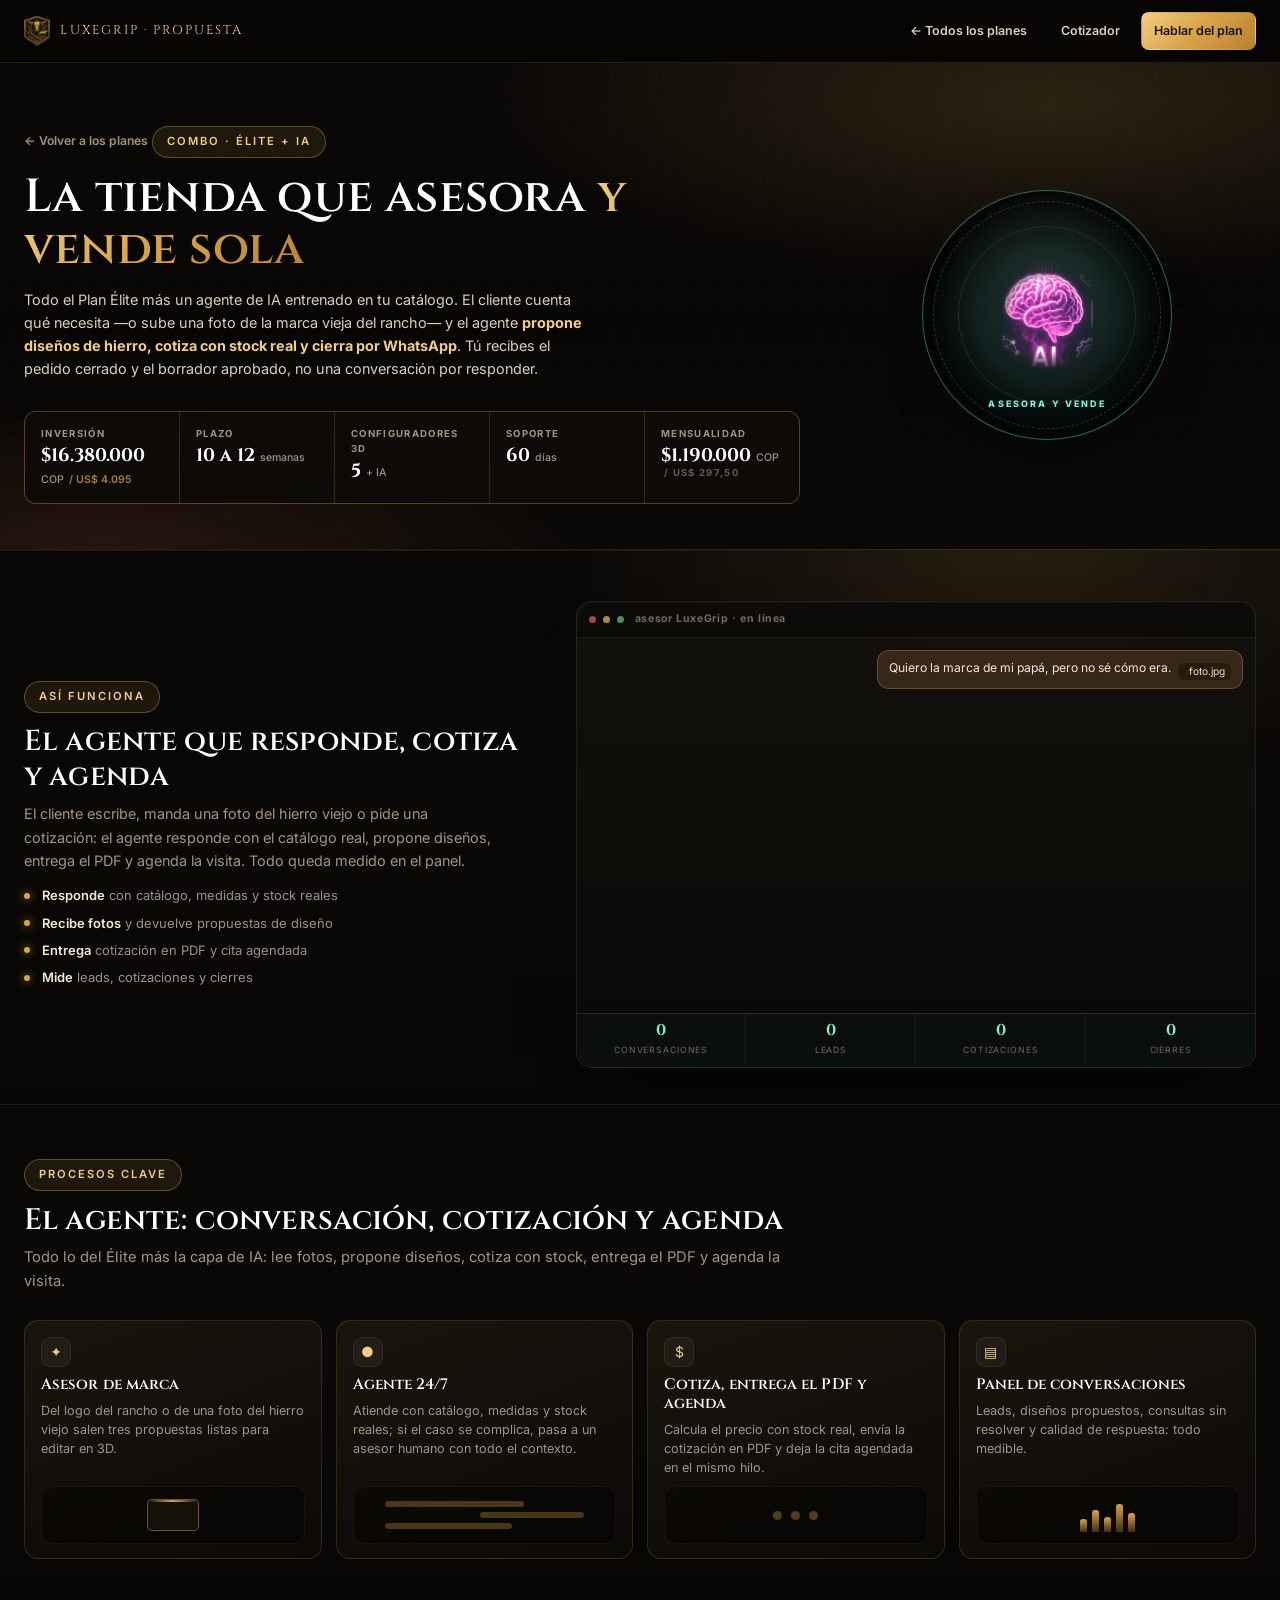
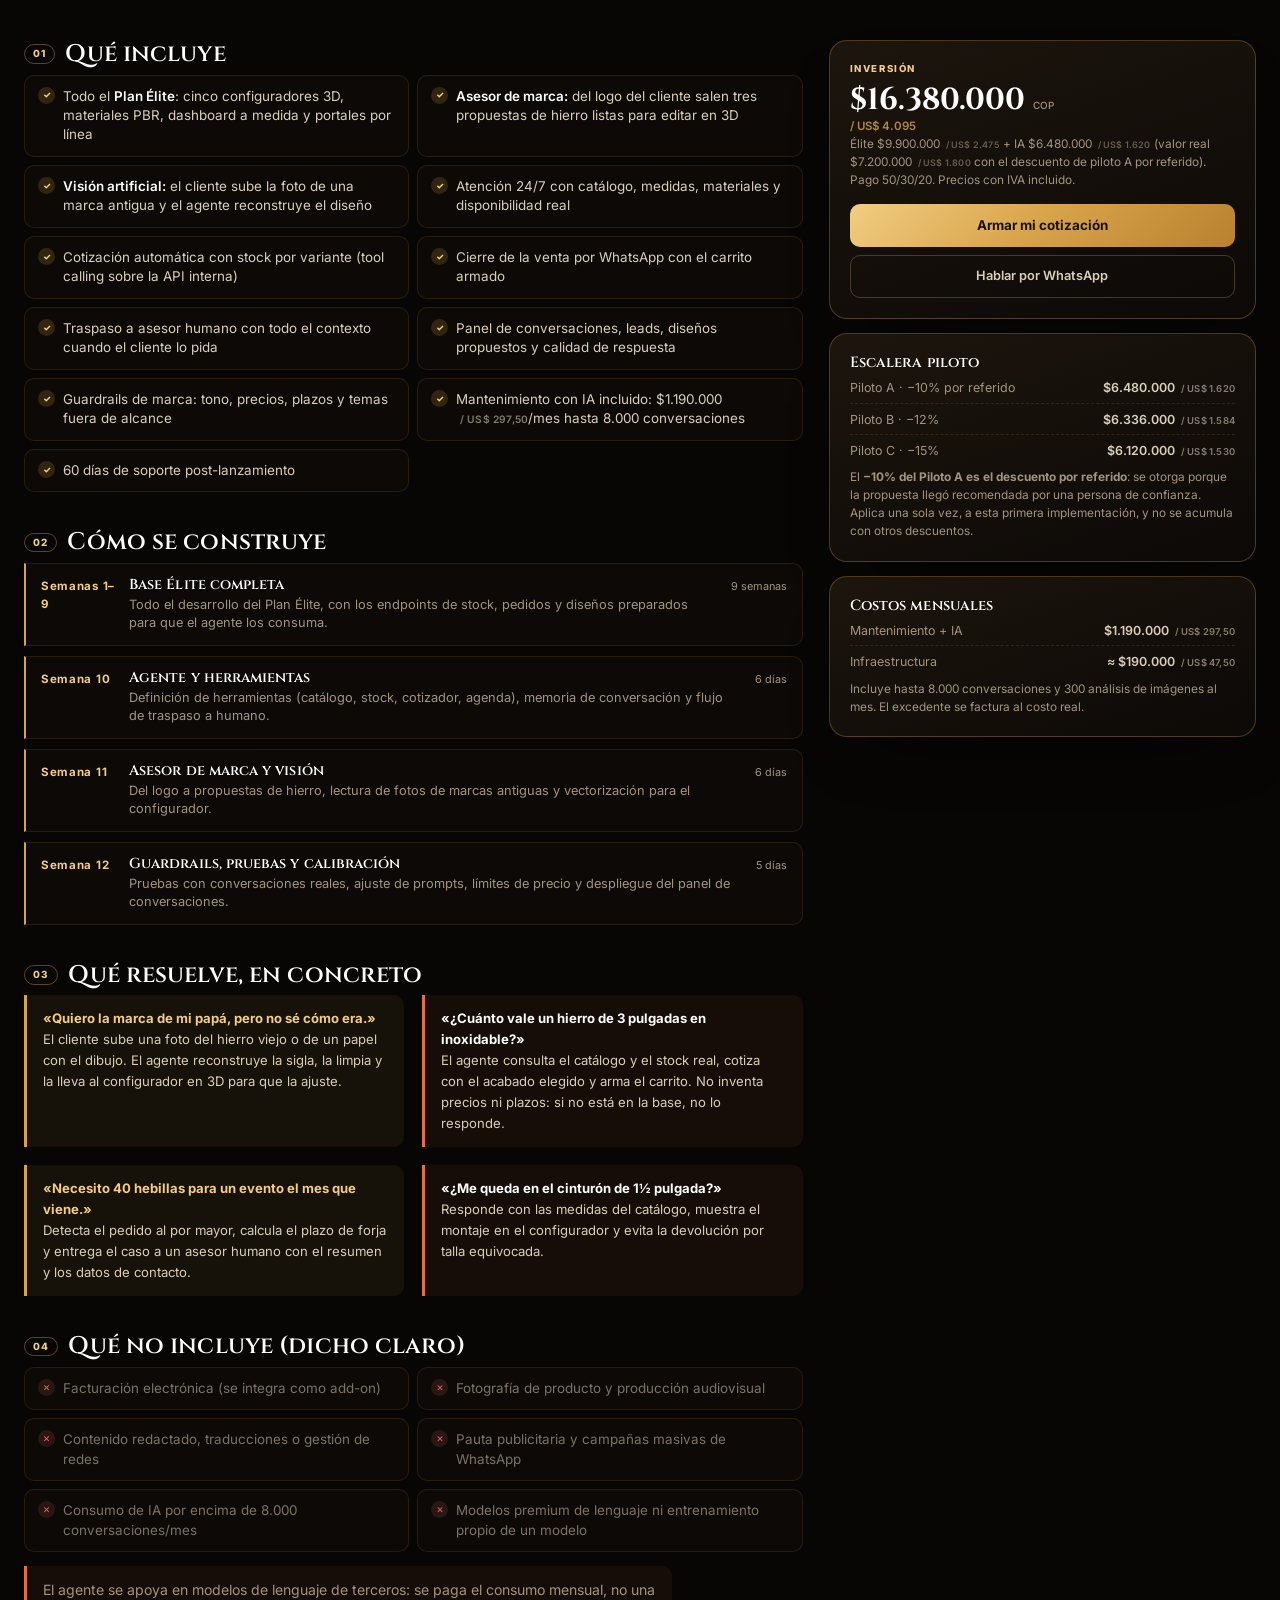
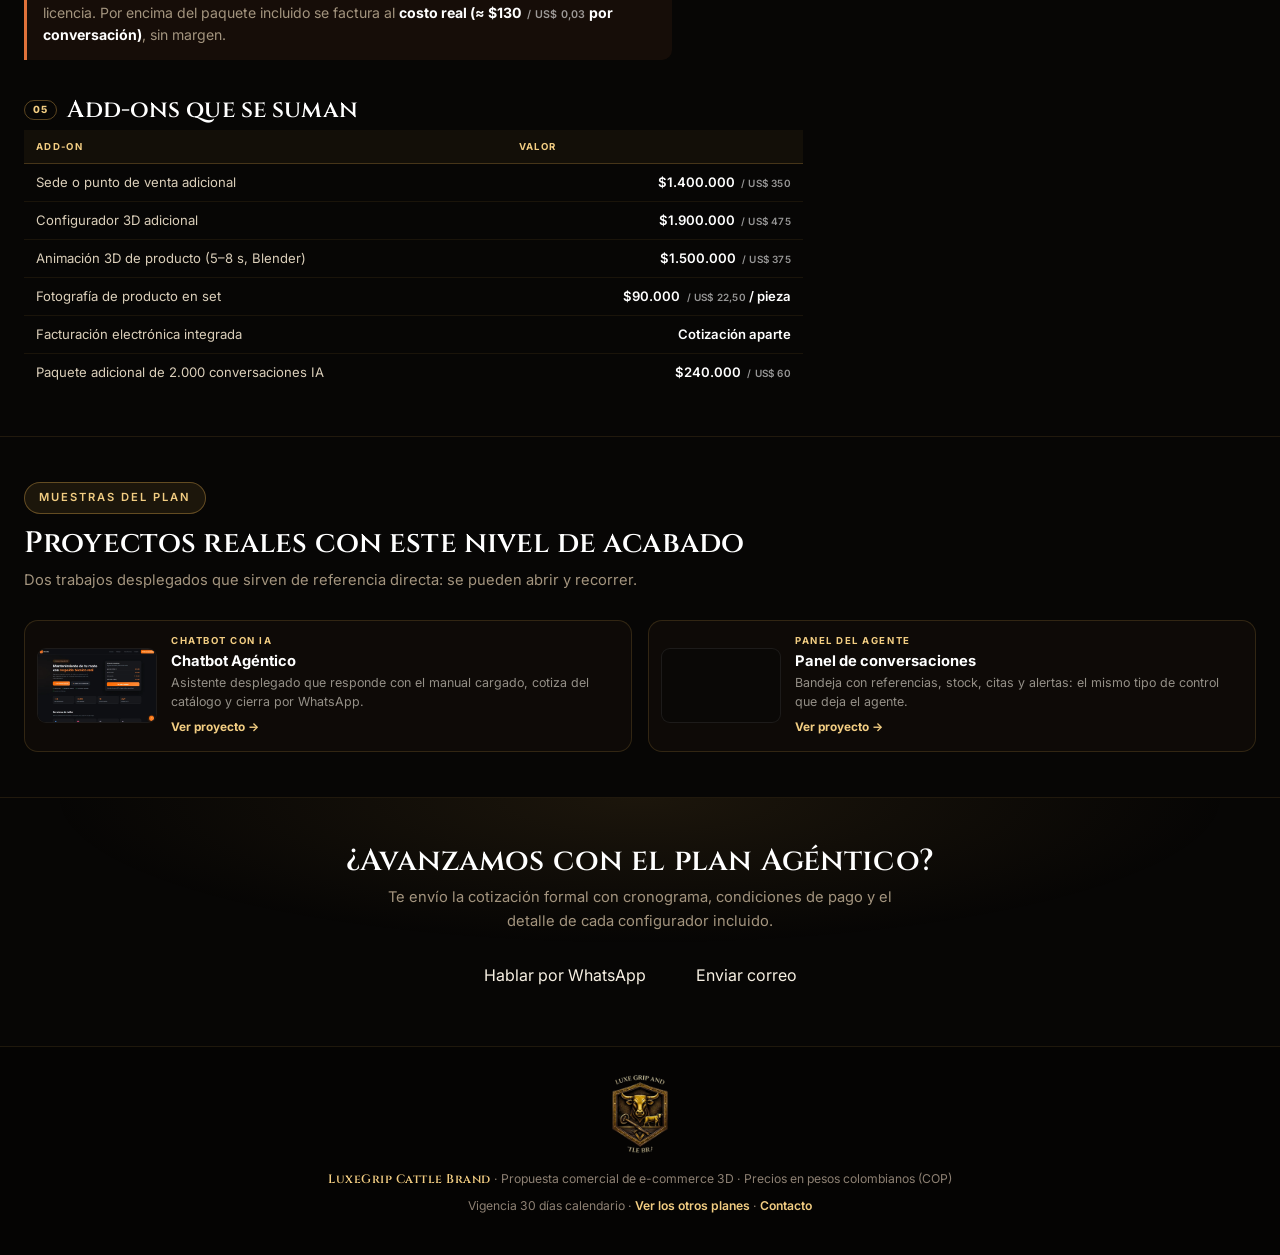
==== commit 7ad36a82: "Update agentico.html" ====
--- a/planes/agentico.html
+++ b/planes/agentico.html
@@ -255,7 +255,7 @@
         <div class="side-card reveal">
           <span class="lab">Inversión</span>
           <div class="big">$16.380.000 <small>COP</small> <em class="usd">/ US$ 4.095</em></div>
-          <p class="fine">Élite $9.900.000 <span class="usd-inline">/ US$ 2.475</span> + IA $6.480.000 <span class="usd-inline">/ US$ 1.620</span> (valor real $7.200.000 <span class="usd-inline">/ US$ 1.800</span> con el descuento de piloto A por referido). Pago 50/30/20. IVA no incluido.</p>
+          <p class="fine">Élite $9.900.000 <span class="usd-inline">/ US$ 2.475</span> + IA $6.480.000 <span class="usd-inline">/ US$ 1.620</span> (valor real $7.200.000 <span class="usd-inline">/ US$ 1.800</span> con el descuento de piloto A por referido). Pago 50/30/20. Precios con IVA incluido.</p>
           <a class="cta" href="../index.html#cotizador">Armar mi cotización</a>
           <a class="ghost" href="https://wa.me/573177366474?text=Hola%2C%20quiero%20el%20Plan%20Ag%C3%A9ntico%20para%20LuxeGrip">Hablar por WhatsApp</a>
         </div>
